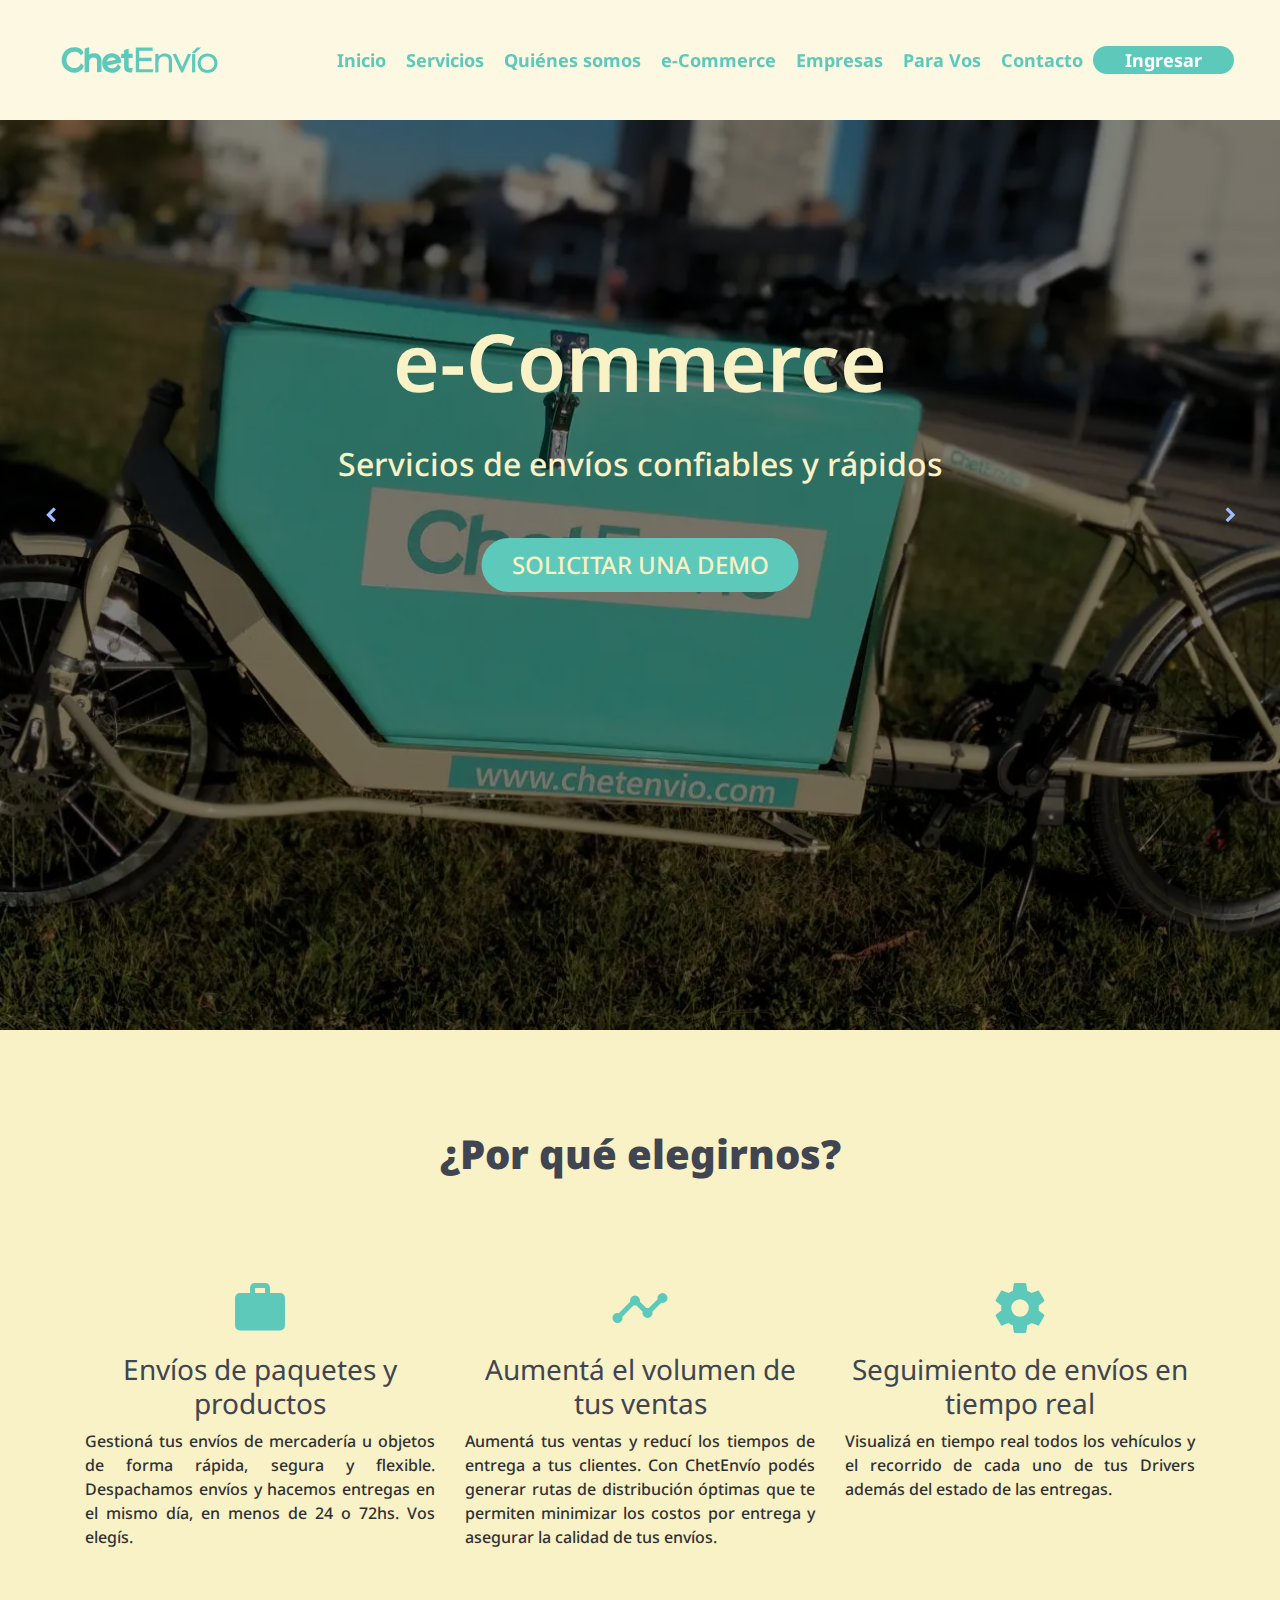
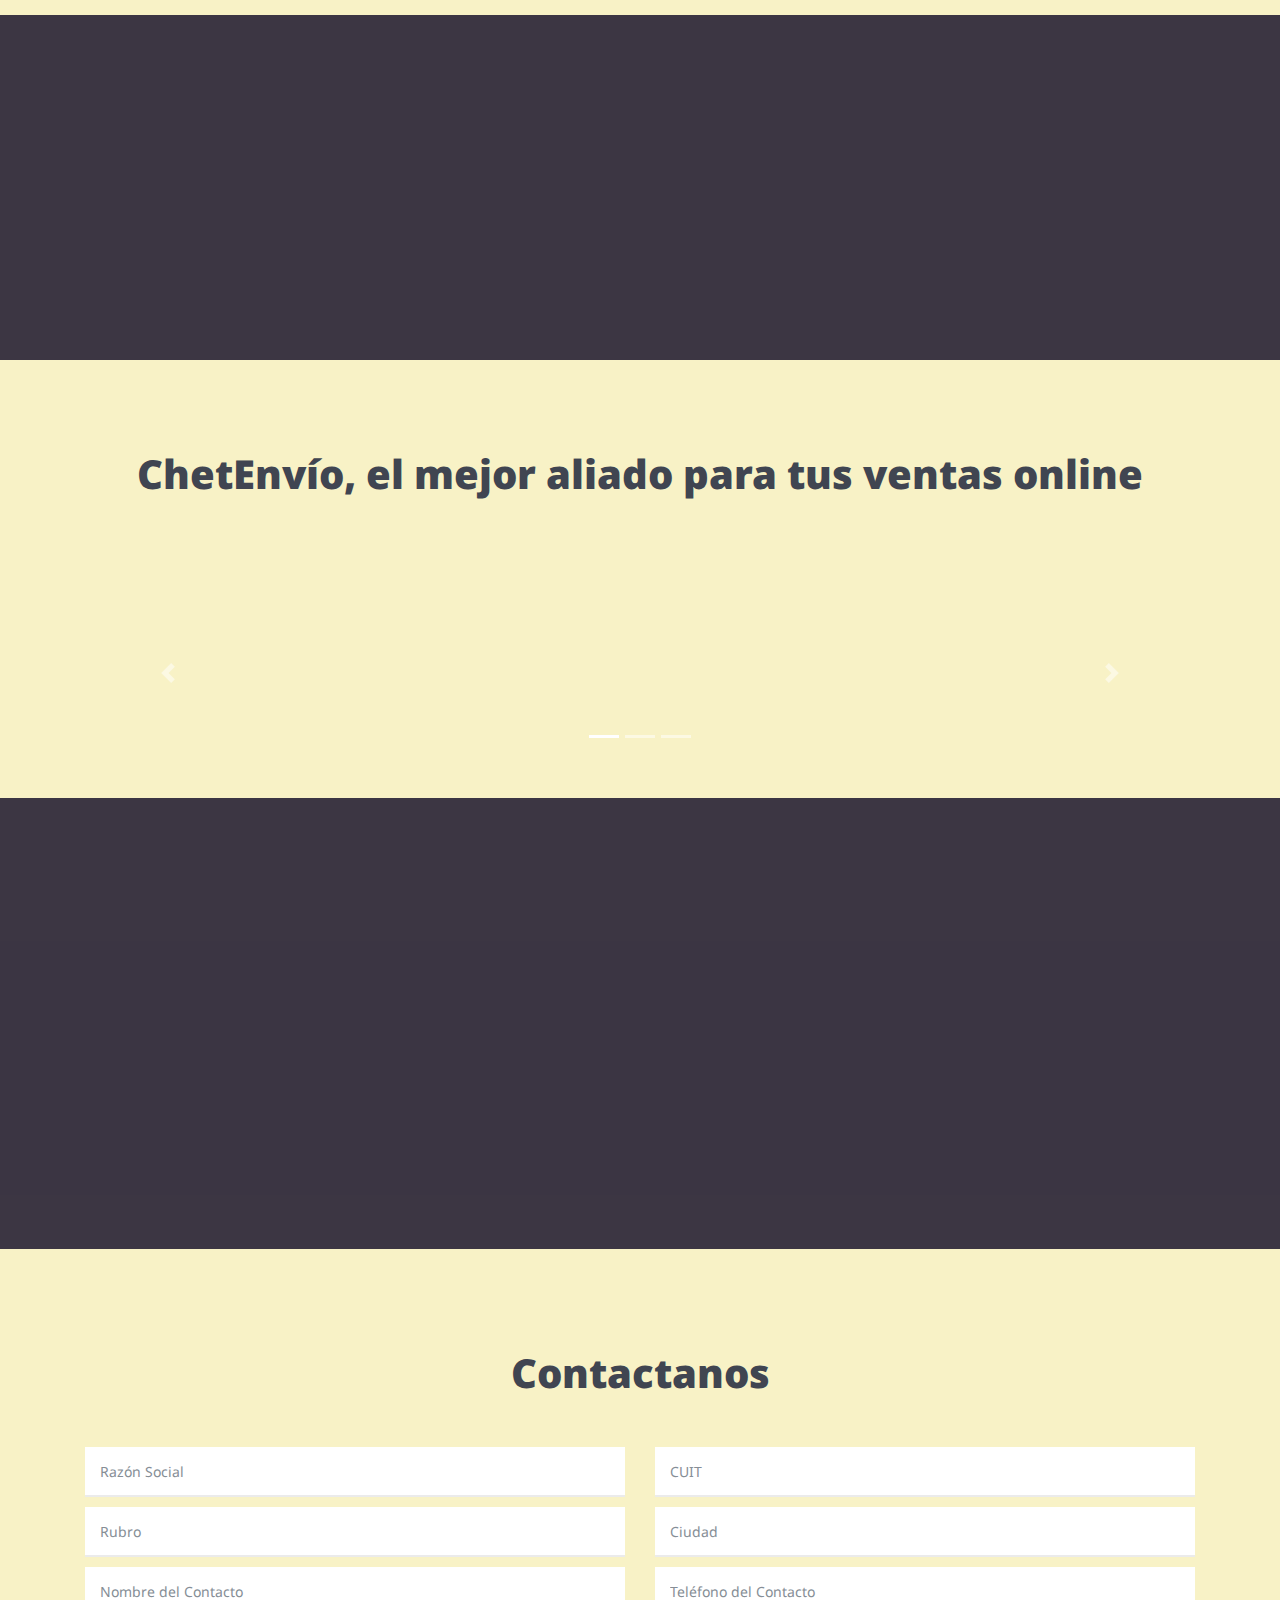
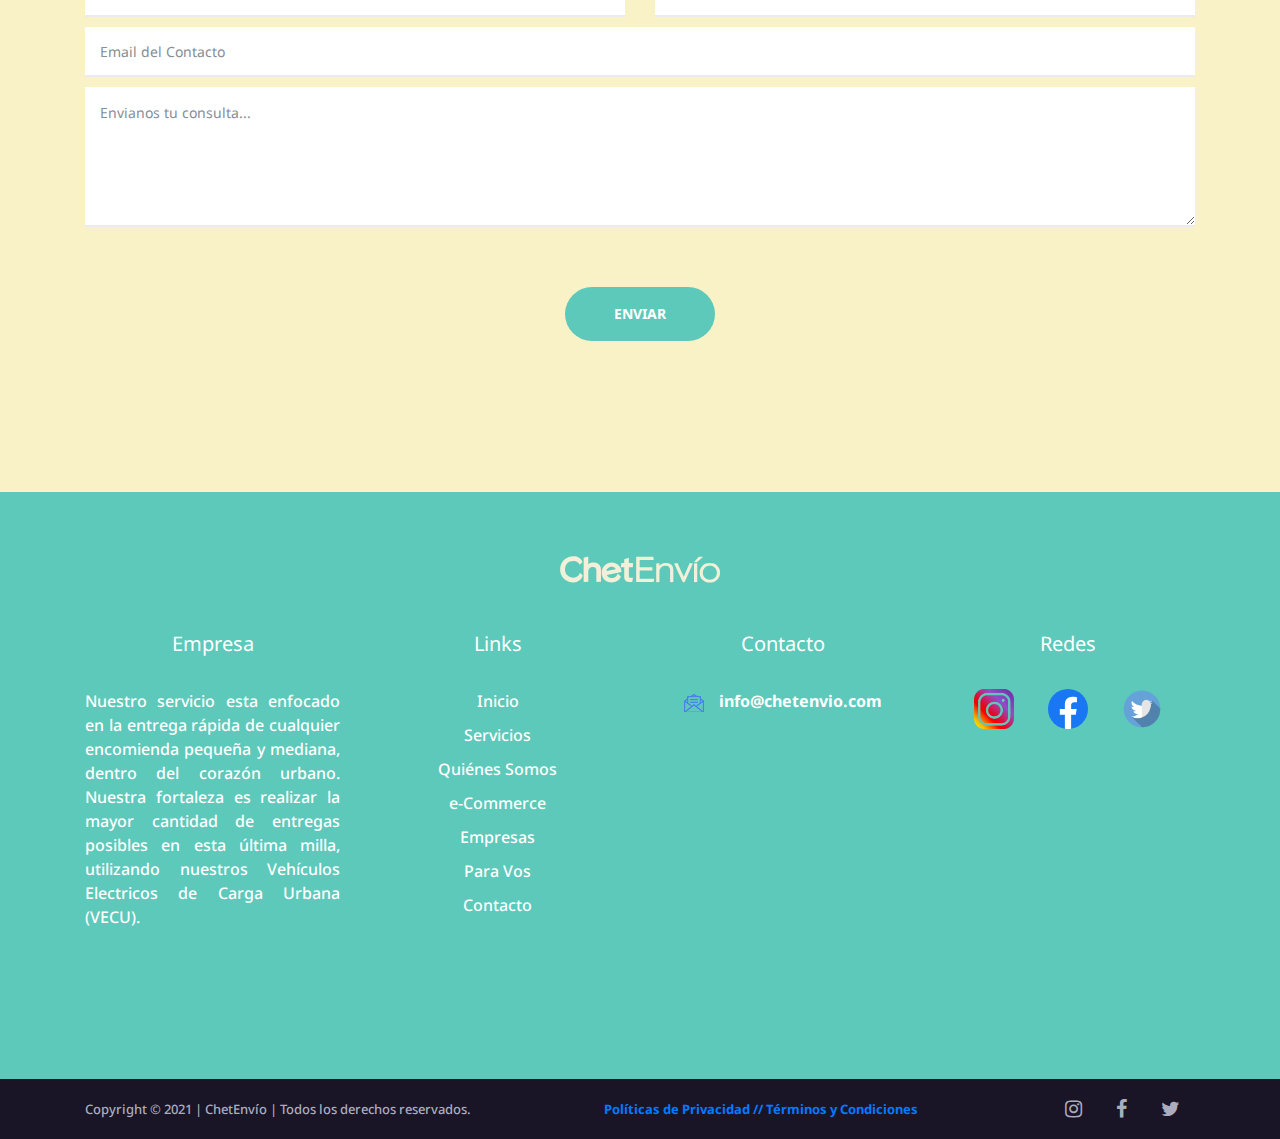
==== e-commerce.html @ c6e6d7de "Se agrega logo twitter" ====
<!DOCTYPE html>
<html lang="en">

<head>
    <meta charset="UTF-8">
    <meta name="description"
        content="Logística de última milla en Neuquén Capital. Retiro y envíos de paquetería - Patagonia Argentina" />
    <meta http-equiv="X-UA-Compatible" content="IE=edge">
    <meta name="viewport" content="width=device-width, initial-scale=1, shrink-to-fit=no">
    <meta name="keywords"
        content="neuquen, logistica, ultima milla, envios, paqueteria, entregas, servicio postal, ecofriendly, patagonia" />

    <title>ChetEnvío - e-Commerce</title>

    <link rel="icon" href="img/logos-img/favicon.ico">
    <link href="style.css" rel="stylesheet">
    <link href="css/responsive.css" rel="stylesheet">
    <link rel="stylesheet" href="https://cdn.jsdelivr.net/npm/bootstrap@4.6.0/dist/css/bootstrap.min.css"
        integrity="sha384-B0vP5xmATw1+K9KRQjQERJvTumQW0nPEzvF6L/Z6nronJ3oUOFUFpCjEUQouq2+l" crossorigin="anonymous">
    <link rel="stylesheet" href="css/floating-wpp.min.css">
    <link href="https://fonts.googleapis.com/icon?family=Material+Icons" rel="stylesheet" type='text/css' data-noprefix>

</head>

<body style="background-color: #F8F2C6;">
    <div id="preloader">
        <div class="center">
            <div class="mosh-preloader ">
            </div>
        </div>
    </div>

    <header class="header_area clearfix">
        <div class="container-fluid h-100">
            <div class="row h-100">
                <div class="col-12 h-100">
                    <div class="menu_area h-100">


                        <nav class="navbar h-100 navbar-expand-lg align-items-center objetfit navbar-light">
                            <a class="navbar-brand" href="index.html">
                                <div class="center">
                                    <img class='uno' src="img/logos-img/logo2.svg" alt="logo">
                                </div>
                            </a>

                            <button class="navbar-toggler" type="button" data-toggle="collapse"
                                data-target="#mosh-navbar" aria-controls="mosh-navbar" aria-expanded="false"
                                aria-label="Toggle navigation">
                                <span class="navbar-toggler-icon"></span>
                            </button>
                            <div class="collapse navbar-collapse justify-content-end" id="mosh-navbar">
                                <ul class="navbar-nav animated" id="nav">
                                    <li class="nav-item active"><a class="nav-link" href="#inicio">Inicio</a></li>
                                    <li class="nav-item"><a class="nav-link" href="#servicios">Servicios</a></li>
                                    <li class="nav-item"><a class="nav-link" href="index.html#quienes_somos">Quiénes
                                            somos</a>
                                    </li>
                                    <li class="nav-item"><a class="nav-link" href="e-commerce.html">e-Commerce</a></li>
                                    <li class="nav-item"><a class="nav-link" href="empresas.html">Empresas</a></li>
                                    <li class="nav-item"><a class="nav-link" href="paravos.html">Para Vos</a></li>
                                    <li class="nav-item"><a class="nav-link" href="#contacto">Contacto</a></li>
                                    <li class="nav-item"><a class="btn-core" target="_blank"
                                            href="https://core.chetenvio.com/">Ingresar</a></li>
                                </ul>
                            </div>
                        </nav>

                    </div>
                </div>
            </div>
        </div>
    </header>

    <section class="welcome_area section_padding_0_50 clearfix" id="inicio">
        <div class="hero-slides owl-carousel">
            <div class="d-flex align-items-end justify-content-center">
                <div id="imgSlide" class="hero-slide-content text-center vertical-center">
                    <img id="imageSlide" class="slide-img" src="img/bici-img/img99.webp" width="1900" height="910"
                        alt="ChetEnvío Neuquén">
                    <div id="overlay"></div>
                    <h1 id="imgText" class="mb-50">e-Commerce</h1>
                    <h1 id="imgText1" class="mb-50">Servicios de envíos confiables y rápidos</h1>
                    <a id="imgButton" href="#contacto" class="btn-ecommerce mosh-btn mt-50">Solicitar una Demo</a>
                </div>
            </div>
            <div class="d-flex align-items-end justify-content-center">
                <div id="imgSlide" class="hero-slide-content text-center">
                    <img id="imageSlide" class="slide-img" src="img/bici-img/img97.webp" width="1900" height="910"
                        alt="ChetEnvío Neuquén">
                    <div id="overlay"></div>
                    <h1 id="imgText">e-Commerce</h1>
                    <h3 id="imgText1">Servicios de envíos confiables y rápidos</h3>
                    <a id="imgButton" href="#contacto" class="btn-ecommerce mosh-btn mt-50">Solicitar una Demo</a>
                </div>
            </div>
            <div class="d-flex align-items-end justify-content-center">
                <div id="imgSlide" class="hero-slide-content text-center">
                    <img id="imageSlide" class="slide-img" src="img/bici-img/img98.webp" width="1900" height="910"
                        alt=" ">
                    <div id="overlay"></div>
                    <h1 id="imgText">e-Commerce</h1>
                    <h3 id="imgText1">Servicios de envíos confiables y rápidos</h3>
                    <a id="imgButton" href="#contacto" class="btn-ecommerce mosh-btn mt-50">Solicitar una Demo</a>
                </div>
            </div>

        </div>

    </section>

    <section id="servicios" class="section_padding_50_50">
        <div class="container">
            <!-- <div class="section"> -->

            <!--   Icon Section   -->
            <div class="row">
                <div class="col-12">
                    <div class="section-heading text-center">
                        <h2>¿Por qué elegirnos?</h2>
                    </div>
                </div>

                <div class="col-lg-4 col-md-6 col-sm-12 col-xs-12">
                    <div class="icon-block">
                        <h2 class="chetenvio-text"><i class="chetenvio-icon material-icons">work</i></h2>
                        <h3 style="text-align: center;">Envíos de paquetes y productos</h3>

                        <p class="ecommerce-text">Gestioná tus envíos de mercadería u objetos de forma rápida, segura y
                            flexible.
                            Despachamos envíos y hacemos entregas en el mismo día, en menos de 24 o 72hs. Vos
                            elegís.
                        </p>
                    </div>
                </div>

                <div class="col-lg-4 col-md-6 col-sm-12 col-xs-12">
                    <div class="icon-block">
                        <h2 class="chetenvio-text"><i class="chetenvio-icon material-icons">
                                timeline
                            </i></h2>
                        <h3 style="text-align: center;">Aumentá el volumen de tus ventas</h3>

                        <p class="ecommerce-text">Aumentá tus ventas y reducí los tiempos de entrega a tus clientes. Con
                            ChetEnvío podés generar rutas de distribución óptimas que te permiten minimizar los costos
                            por entrega y asegurar la calidad de tus envíos.
                        </p>
                    </div>
                </div>

                <div class="col-lg-4 col-md-6 col-sm-12 col-xs-12">
                    <div class="icon-block">
                        <h2 class="chetenvio-text"><i class="chetenvio-icon material-icons">settings</i></h2>
                        <h3 style="text-align: center;">Seguimiento de envíos en tiempo real</h3>

                        <p class="ecommerce-text">Visualizá en tiempo real todos los vehículos y el recorrido de cada
                            uno de tus Drivers además del estado de las entregas.
                        </p>
                    </div>
                </div>
                <!-- </div> -->

            </div>
        </div>
    </section>



    <section class="mosh-call-to-action-area bg-img bg-overlay section_padding_100 clearfix"
        style="background-image: url(img/bici-img/img12.webp);">
        <div class="container">
            <div class="row">
                <div class="col-12">
                    <div class="cta-content text-center wow fadeIn" data-wow-delay="0.5s">
                        <div class="section-heading">
                            <h2>¡Sin incertidumbre! Tus clientes visualizan en tiempo real el estado de su envío.</h2>
                            <h2></h2>
                        </div>
                    </div>
                </div>
            </div>
        </div>
    </section>

    <div class="container section_padding_50_50 clearfix">
        <div class="col-12">
            <div class="section-heading text-center" style="margin-top: 40px;">
                <h2>ChetEnvío, el mejor aliado para tus ventas online</h2>
            </div>
        </div>

        <div class="carousel slide" id="main-carousel" data-ride="carousel">
            <ol class="carousel-indicators">
                <li data-target="#main-carousel" data-slide-to="0" class="active"></li>
                <li data-target="#main-carousel" data-slide-to="1"></li>
                <li data-target="#main-carousel" data-slide-to="2"></li>
            </ol>

            <div class="carousel-inner">
                <div class="carousel-item active" data-interval="32000">
                    <video class="d-block w-100" autoplay loop="" muted>
                        <source src="./video/serv-ecommerce.mp4" type="video/mp4" />
                    </video>
                </div>
                <div class="carousel-item" data-interval="3000">
                    <img class="d-block w-100" src="img/core-img/img_core.png" alt="">
                    <!-- <div class="carousel-caption d-none d-md-block">
                        <h3>ChetEnvío</h3>
                        <p class="ecommerce-text">Te ofrecemos herramientas tecnológicas que te permiten optimizar el
                            proceso, reducir costos y
                            ofrecer un servicio de calidad a precios competitivos</p>
                    </div> -->
                </div>
                <div class="carousel-item" data-interval="3000">
                    <img class="d-block w-100" src="img/core-img/img2.jpg" alt="">
                    <!-- <div class="carousel-caption d-none d-md-block">
                        <h3>ChetEnvío</h3>
                        <p class="ecommerce-text">Nos adaptamos a tu empresa y a tu operación.!</p>
                    </div> -->
                </div>
            </div>

            <a href="#main-carousel" class="carousel-control-prev" data-slide="prev">
                <span class="carousel-control-prev-icon"></span>
                <span class="sr-only" aria-hidden="true">Prev</span>
            </a>
            <a href="#main-carousel" class="carousel-control-next" data-slide="next">
                <span class="carousel-control-next-icon"></span>
                <span class="sr-only" aria-hidden="true">Next</span>
            </a>
        </div>
    </div>

    <section class="mosh-call-to-action-area bg-img bg-overlay section_padding_100"
        style="background-image: url(img/bici-img/img12.webp);">
        <div class="container">
            <div class="row">
                <div class="col-12">
                    <div class="cta-content text-center wow fadeIn" data-wow-delay="0.5s">
                        <div class="section-heading">
                            <h2>ChetEnvío te ofrece soluciones tecnológicas para optimizar las hojas de ruta, hacer
                                monitoreo en tiempo real y comunicar a tus clientes el estado de tus envíos.</h2>
                            <h2></h2>
                        </div>
                    </div>
                </div>
            </div>
        </div>
    </section>

    <section id="contacto" class="contact-area section_padding_100">
        <div class="container">
            <div class="row">
                <div class="col-12 col-md-12">
                    <div class="contact-form-area">
                        <h2 class="text-center">Contactanos</h2>
                        <form method="post" id="contact-form">
                            <div class="row">
                                <div class="col-12 col-md-6">
                                    <input type="text" class="form-control" name="razonSocial" id="razonSocial"
                                        placeholder="Razón Social" required>
                                </div>
                                <div class="col-12 col-md-6">
                                    <input type="text" class="form-control" id="cuit" placeholder="CUIT">
                                </div>
                                <div class="col-12 col-md-6">
                                    <input type="text" class="form-control" id="rubro" placeholder="Rubro">
                                </div>
                                <div class="col-12 col-md-6">
                                    <input type="text" class="form-control" id="ciudad" placeholder="Ciudad" required>
                                </div>
                                <div class="col-12 col-md-6">
                                    <input type="text" class="form-control" id="nombreContacto"
                                        placeholder="Nombre del Contacto" required>
                                </div>
                                <div class="col-12 col-md-6">
                                    <input type="text" class="form-control" id="telefonoContacto"
                                        placeholder="Teléfono del Contacto" required>
                                </div>
                                <div class="col-12">
                                    <input type="email" class="form-control" id="emailContacto"
                                        placeholder="Email del Contacto" required>
                                </div>
                                <div class="col-12">
                                    <textarea name="message" class="form-control" id="message" cols="30" rows="10"
                                        placeholder="Envianos tu consulta..." required></textarea>
                                </div>

                                <div style="text-align: center;" class="col-12">
                                    <button class="mosh-btn mt-50" type="submit">Enviar</button>
                                </div>

                            </div>
                        </form>
                    </div>
                    <!-- Contact Information -->
                </div>

                <div class="col-md-12">
                    <div id="center" class="center">
                        <div id="inTurnFadingTextG">
                            <div id="inTurnFadingTextG_1" class="inTurnFadingTextG">E</div>
                            <div id="inTurnFadingTextG_2" class="inTurnFadingTextG">n</div>
                            <div id="inTurnFadingTextG_3" class="inTurnFadingTextG">v</div>
                            <div id="inTurnFadingTextG_4" class="inTurnFadingTextG">i</div>
                            <div id="inTurnFadingTextG_5" class="inTurnFadingTextG">a</div>
                            <div id="inTurnFadingTextG_6" class="inTurnFadingTextG">n</div>
                            <div id="inTurnFadingTextG_7" class="inTurnFadingTextG">d</div>
                            <div id="inTurnFadingTextG_8" class="inTurnFadingTextG">o</div>
                            <div id="inTurnFadingTextG_9" class="inTurnFadingTextG">.</div>
                            <div id="inTurnFadingTextG_10" class="inTurnFadingTextG">.</div>
                            <div id="inTurnFadingTextG_11" class="inTurnFadingTextG">.</div>
                        </div>
                    </div>
                    <div class="col-md-12">
                        <div id="loadMsg" class="load-bar">
                            <div class="bar"></div>
                            <div class="bar"></div>
                            <div class="bar"></div>
                        </div>
                    </div>

                </div>

                <div class="col-md-12 mt-4">
                    <div id="msgSubmit" class="alert alert-success hidden">Mensaje Enviado!!!</div>
                </div>
                <div class="col-md-12 mt-4">
                    <div id="msgError" class="alert alert-warning hidden">Debe completar los campos requeridos!!!</div>
                </div>
            </div>
    </section>

    <footer class="footer-area clearfix">
        <div class="top-footer-area section_padding_50_50">
            <div class="container">
                <div class="row">
                    <div style="text-align: center;" class="col-12 col-sm-6 col-lg-12">
                        <img class="cuatro" src="img/logos-img/logo1.svg" alt="">
                    </div>
                    <!-- <div class="col-12 col-sm-6 col-lg-3"> -->
                    <div class="col-lg-3 col-md-6 col-sm-12 col-xs-12">
                        <div style="text-align: center;" class="single-footer-widget mb-100 objetfit">
                            <h5 class="footer-title">Empresa</h5>
                            <p class="ecommerce-text">Nuestro servicio esta enfocado en la entrega rápida de cualquier
                                encomienda pequeña y
                                mediana, dentro del corazón urbano. Nuestra fortaleza es realizar la mayor cantidad de
                                entregas posibles en esta última milla, utilizando nuestros Vehículos Electricos de
                                Carga Urbana (VECU).
                            </p>
                        </div>
                    </div>

                    <div class="col-lg-3 col-md-6 col-sm-12 col-xs-12">
                        <div style="text-align: center;" class="single-footer-widget mb-100">
                            <h5 class="footer-title">Links</h5>
                            <ul>
                                <li><a href="#inicio">Inicio</a></li>
                                <li><a href="#servicios">Servicios </a></li>
                                <li><a href="index.html#quienes_somos">Quiénes Somos</a></li>
                                <li><a href="e-commerce.html">e-Commerce</a></li>
                                <li><a href="empresas.html">Empresas</a></li>
                                <li><a href="paravos.html">Para Vos</a></li>
                                <li><a href="#contacto">Contacto </a></li>
                            </ul>
                        </div>
                    </div>
                    <div class="col-lg-3 col-md-6 col-sm-12 col-xs-12">
                        <div style="text-align: center;" class="single-footer-widget mb-100">
                            <h5 class="footer-title">Contacto</h5>
                            <div class="footer-single-contact-info d-flex">
                                <div class="contact-icon">
                                    <img src="img/core-img/message.png" width="20" height="18" alt="Email moshenvío">
                                </div>
                                <a class="mailto" href="mailto:info@chetenvio.com">info@chetenvio.com</a>
                            </div>
                        </div>
                    </div>

                    <div class="col-lg-3 col-md-6 col-sm-12 col-xs-12">
                        <div style="text-align: center;" class="single-footer-widget mb-100">
                            <h5 class="footer-title">Redes</h5>
                            <div class="footer-single-contact-info d-flex">
                                <div class="footer-social-info">
                                    <a target="_blank" href="https://www.instagram.com/chetenvio/">
                                        <img src="img/social-logos/instagram.svg" width="40" alt="Instagram ChetEnvío">
                                    </a>
                                    <a target="_blank" href="https://www.facebook.com/chetenvio.logultimamilla">
                                        <img src="img/social-logos/facebook.svg" width="40" alt="Facebook ChetEnvío">
                                    </a>
                                    <a target="_blank" href="https://twitter.com/chetenvio">
                                        <img src="img/social-logos/twitter.png" width="40" alt="Twitter ChetEnvío">
                                    </a>
                                </div>
                            </div>
                        </div>
                    </div>

                </div>
            </div>
        </div>

        <div class="footer-bottom-area">
            <div class="container h-100">
                <div class="row h-100">
                    <div class="col-12 h-100">
                        <div class="footer-bottom-content h-100 d-md-flex justify-content-between align-items-center">
                            <div class="copyright-text">
                                <p>
                                    Copyright &copy;
                                    2021 | ChetEnvío | Todos los
                                    derechos reservados.
                                </p>
                            </div>

                            <div class="politicas-term">
                                <p><a target="_self" href="politicas.html">Políticas de Privacidad // Términos y
                                        Condiciones</a></p>
                            </div>

                            <div class="footer-social-info">
                                <a target="_blank" href="https://www.instagram.com/chetenvio/"><i
                                        class="fa fa-instagram" aria-hidden="true"></i></a>
                                <a target="_blank" href="https://www.facebook.com/chetenvio.logultimamilla"><i
                                        class="fa fa-facebook" aria-hidden="true"></i></a>
                                <a target="_blank" href="https://twitter.com/chetenvio"><i class="fa fa-twitter"
                                        aria-hidden="true"></i></a>
                            </div>
                        </div>
                    </div>
                </div>
            </div>
        </div>
    </footer>

    <script src="https://code.jquery.com/jquery-3.6.0.min.js"
        integrity="sha256-/xUj+3OJU5yExlq6GSYGSHk7tPXikynS7ogEvDej/m4=" crossorigin="anonymous"></script>
    <script src="https://cdn.jsdelivr.net/npm/bootstrap@4.6.0/dist/js/bootstrap.bundle.min.js"
        integrity="sha384-Piv4xVNRyMGpqkS2by6br4gNJ7DXjqk09RmUpJ8jgGtD7zP9yug3goQfGII0yAns"
        crossorigin="anonymous"></script>

    <script src="https://cdnjs.cloudflare.com/ajax/libs/validate.js/0.13.1/validate.min.js"></script>
    <script src="https://cdnjs.cloudflare.com/ajax/libs/wow/1.1.2/wow.min.js"></script>

    <script src="https://cdnjs.cloudflare.com/ajax/libs/web-animations/2.2.2/web-animations.min.js"></script>
    <script src="js/plugins.js"></script>
    <script src="js/active.js"></script>

    <script>
        $(document).ready(function () {
            $('#msgError').hide();
            $('#msgSubmit').hide();
            $('#loadMsg').hide();
            $('#inTurnFadingTextG').hide();
        });

        $('.navbar-collapse a').click(function () {
            $(".navbar-collapse").collapse('hide');
        });

        $("#contact-form").submit(function (event) {
            // cancels the form submission            
            event.preventDefault();
            submitForm();
        });

        function submitForm() {
            const constraints = {
                razonSocial: {
                    presence: { allowEmpty: false }
                },
                cuit: {
                    presence: { allowEmpty: false }
                },
                rubro: {
                    presence: { allowEmpty: false }
                },
                ciudad: {
                    presence: { allowEmpty: false }
                },
                nombreContacto: {
                    presence: { allowEmpty: false }
                },
                telefonoContacto: {
                    presence: { allowEmpty: false }
                },
                emailContacto: {
                    presence: { allowEmpty: false },
                    email: true
                },
                message: {
                    presence: { allowEmpty: false }
                },

            };

            const form = document.getElementById('contact-form');

            const formValues = {
                razonSocial: form.elements.razonSocial.value,
                cuit: form.elements.cuit.value,
                rubro: form.elements.rubro.value,
                ciudad: form.elements.ciudad.value,
                nombreContacto: form.elements.nombreContacto.value,
                telefonoContacto: form.elements.telefonoContacto.value,
                emailContacto: form.elements.emailContacto.value,
                message: form.elements.message.value,
            };
            const errors = validate(formValues, constraints);

            if (errors) {
                event.preventDefault();
                $('#msgError').fadeIn();

                setTimeout(function () {
                    $("#msgError").delay('1500').fadeOut('slow');
                }, 4000);
            } else {
                $('#loadMsg').show();
                $('#inTurnFadingTextG').show();

                var razonSocial = $("#razonSocial").val();
                var cuit = $("#cuit").val();
                var rubro = $("#rubro").val();
                var ciudad = $("#ciudad").val();
                var nombreContacto = $("#nombreContacto").val();
                var telefonoContacto = $("#telefonoContacto").val();
                var emailContacto = $("#emailContacto").val();
                var message = $("#message").val();

                const data = {
                    razonSocial,
                    cuit,
                    rubro,
                    ciudad,
                    nombreContacto,
                    telefonoContacto,
                    emailContacto,
                    message
                }

                $.ajax({
                    type: "POST",
                    url: 'https://8rmytw66xc.execute-api.sa-east-1.amazonaws.com/produccion/formEcomerce',
                    dataType: "json",
                    crossDomain: "true",
                    contentType: "application/json; charset=utf-8",
                    data: JSON.stringify(data),

                    success: function (res) {
                        $('#loadMsg').hide();
                        $('#inTurnFadingTextG').hide();
                        $('#msgSubmit').show();
                        document.getElementById("contact-form").reset();
                    },
                    error: function () {
                        // show an error message                        
                    }
                });
            }
        }


        function formSuccess() {
            $("#name").val("");
            $("#telefono").val("");
            $("#direccion").val("");
            $("#email").val("");
            $("#subject").val("");
            $("#message").val("");

            $("#msgSubmit").removeClass("hidden");

            $('#msgSubmit').fadeIn();

            setTimeout(function () {
                $("#msgSubmit").delay('1500').fadeOut('slow');
            }, 4000);
        }


        $('a[href*="#"]')
            // Remove links that don't actually link to anything
            .not('[href="#"]')
            .not('[href="#0"]')
            .click(function (event) {
                // On-page links
                if (
                    location.pathname.replace(/^\//, '') == this.pathname.replace(/^\//, '')
                    &&
                    location.hostname == this.hostname
                ) {
                    // Figure out element to scroll to
                    var target = $(this.hash);
                    target = target.length ? target : $('[name=' + this.hash.slice(1) + ']');
                    // Does a scroll target exist?
                    if (target.length) {
                        // Only prevent default if animation is actually gonna happen
                        event.preventDefault();
                        $('html, body').animate({
                            scrollTop: target.offset().top
                        }, 3000, function () {
                            // Callback after animation
                            // Must change focus!
                            var $target = $(target);
                            $target.focus();
                            if ($target.is(":focus")) { // Checking if the target was focused
                                return false;
                            } else {
                                $target.attr('tabindex', '-1'); // Adding tabindex for elements not focusable
                                $target.focus(); // Set focus again
                            };
                        });
                    }
                }
            });

        var accordion = $('body').find('[data-behavior="accordion"]');
        var expandedClass = 'is-expanded';

        $.each(accordion, function () { // loop through all accordions on the page

            var accordionItems = $(this).find('[data-binding="expand-accordion-item"]');

            $.each(accordionItems, function () { // loop through all accordion items of each accordion
                var $this = $(this);
                var triggerBtn = $this.find('[data-binding="expand-accordion-trigger"]');

                var setHeight = function (nV) {
                    // set height of inner content for smooth animation
                    var innerContent = nV.find('.accordion__content-inner')[0],
                        maxHeight = $(innerContent).outerHeight(),
                        content = nV.find('.accordion__content')[0];

                    if (!content.style.height || content.style.height === '0px') {
                        $(content).css('height', maxHeight);
                    } else {
                        $(content).css('height', '0px');
                    }
                };

                var toggleClasses = function (event) {
                    var clickedItem = event.currentTarget;
                    var currentItem = $(clickedItem).parent();
                    var clickedContent = $(currentItem).find('.accordion__content')
                    $(currentItem).toggleClass(expandedClass);
                    setHeight(currentItem);

                    if ($(currentItem).hasClass('is-expanded')) {
                        $(clickedItem).attr('aria-selected', 'true');
                        $(clickedItem).attr('aria-expanded', 'true');
                        $(clickedContent).attr('aria-hidden', 'false');

                    } else {
                        $(clickedItem).attr('aria-selected', 'false');
                        $(clickedItem).attr('aria-expanded', 'false');
                        $(clickedContent).attr('aria-hidden', 'true');
                    }
                }

                triggerBtn.on('click', event, function (e) {
                    e.preventDefault();
                    toggleClasses(event);
                });

                // open tabs if the spacebar or enter button is clicked whilst they are in focus
                $(triggerBtn).on('keydown', event, function (e) {
                    if (e.keyCode === 13 || e.keyCode === 32) {
                        e.preventDefault();
                        toggleClasses(event);
                    }
                });
            });

        });

    </script>
</body>

</html>
---- style.css ----
/* @import url('https://fonts.googleapis.com/css?family=Poppins:300,400,500,700,900'); */
/* <link rel="preconnect" href="https://fonts.gstatic.com"> */
@import url('https://fonts.googleapis.com/css2?family=Noto+Sans:ital,wght@0,400;0,700;1,400&display=swap');
/* <link href="https://fonts.googleapis.com/css2?family=Noto+Sans:ital,wght@0,400;0,700;1,400&display=swap"
        rel="stylesheet"> */

/* <link href="https://fonts.googleapis.com/css2?family=Merriweather:wght@300&display=swap" rel="stylesheet"> */

@import 'css/bootstrap.min.css';
@import 'css/owl.carousel.min.css';
@import 'css/animate.css';
@import 'css/magnific-popup.css';
@import 'css/font-awesome.min.css';

/* --------------------------
:: 1.0 Base CSS Start
-------------------------- */

* {
	margin: 0;
	padding: 0;
}

body,
html {
	font-family: 'Noto Sans', sans-serif;
	text-align: center;
}

h1,
h2,
h3,
h4,
h5,
h6 {
	font-family: 'Noto Sans', sans-serif;
	font-weight: 400;
	color: #404551;
	line-height: 1.2;
}

a,
a:hover,
a:focus,
a:active {
	font-weight: 700;
	text-decoration: none;
	-webkit-transition-duration: 500ms;
	transition-duration: 500ms;
}

li {
	list-style: none;
}

p {
	font-family: 'Noto Sans', sans-serif;
	color: #abadbe;
	font-size: 16px;
	font-weight: 500;
	margin-top: 0;
	line-height: 1.5;
}

ul,
ol {
	margin: 0;
	padding: 0;
}

img {
	object-fit: cover;
	object-position: 50% 50%;
	vertical-align: middle;
	max-width: 100%;
}

.uno {
	max-width: 100%;
	max-height: 10vw;
}

.dos {
	width: 35vw;
	height: 65px;
	padding-bottom: 15px;
	margin-bottom: 5px;
}

.tres {
	width: 35vw;
	height: 65px;
	padding-bottom: 15px;
	margin-bottom: 5px;
}

.cuatro {
	width: 15vw;
	height: 65px;
	padding-bottom: 10px;
	margin-bottom: 0px;
}

.serv-logo {
	text-align: center;
	height: 35%;
	margin-top: 30px;
}

.cinco {
	/* width: 8vw; */
	/* height: 35px; */
	padding-bottom: 10px;
	margin-right: -10px;
}

.mosh-about-us-thumb {
	-webkit-box-flex: 0;
	-ms-flex: 0 0 25%;
	flex: 0 0 25%;
	/* max-width: 25%; */
	/* padding: 100px 20px; */
	position: relative;
	z-index: 1;
	-webkit-transition-duration: 750ms;
	transition-duration: 750ms;
	box-shadow: 0 20px 30px 20px rgba(0, 0, 0, 0.1);
}

.mosh-about-us-thumb:hover {
	/* padding: 100px 20px; */
	box-shadow: 0 30px 40px 30px rgba(0, 0, 0, 0.1);
}

@media (max-width: 500px) {
	.uno {
		position: absolute;
		width: 50%;
		height: 50vh;
	}

	.center {
		display: flex;
		align-items: center;
	}
}

.section_marging_0_50 {
	margin-top: 0px;
	margin-bottom: 50px;
}

.section_padding_100 {
	padding-top: 100px;
	padding-bottom: 100px;
}

.section_padding_100_0 {
	padding-top: 100px;
	padding-bottom: 0;
}

.section_padding_100_50 {
	padding-top: 100px;
	padding-bottom: 50px;
}

.section_padding_100_70 {
	padding-top: 100px;
	padding-bottom: 70px;
}

.section_padding_50 {
	padding-top: 50px;
	padding-bottom: 50px;
}

.section_padding_50_20 {
	padding-top: 50px;
	padding-bottom: 20px;
}

.section_padding_50_50 {
	padding-top: 50px;
	padding-bottom: 50px;
}

.section_padding_150 {
	padding-top: 150px;
	padding-bottom: 150px;
}

.section_padding_200 {
	padding-top: 200px;
	padding-bottom: 200px;
}

.section_padding_0_100 {
	padding-top: 0;
	padding-bottom: 100px;
}

.section_padding_70 {
	padding-top: 70px;
	padding-bottom: 70px;
}

.section_padding_0_50 {
	padding-top: 0;
	padding-bottom: 50px;
}

.mt-15 {
	margin-top: 15px;
}

.mt-30 {
	margin-top: 30px;
}

.mt-40 {
	margin-top: 40px;
}

.mt-50 {
	margin-top: 50px;
}

.mt-100 {
	margin-top: 100px;
}

.mt-150 {
	margin-top: 150px;
}

.mr-15 {
	margin-right: 15px;
}

.mr-30 {
	margin-right: 30px;
}

.mr-50 {
	margin-right: 50px;
}

.mr-100 {
	margin-right: 100px;
}

.mb-15 {
	margin-bottom: 15px;
}

.mb-30 {
	margin-bottom: 30px;
}

.mb-50 {
	margin-bottom: 50px;
}

.mb-100 {
	margin-bottom: 100px;
}

.ml-15 {
	margin-left: 15px;
}

.ml-30 {
	margin-left: 30px;
}

.ml-50 {
	margin-left: 50px;
}

.ml-100 {
	margin-left: 100px;
}

#preloader {
	overflow: hidden;
	background-color: #211b31;
	height: 100%;
	left: 0;
	position: fixed;
	top: 0;
	width: 100%;
	z-index: 999999;
}

.mosh-preloader {
	overflow: hidden;
	-webkit-animation: 3000ms linear 0s normal none infinite running mosh-preloader;
	animation: 3000ms linear 0s normal none infinite running mosh-preloader;
	background-color: transparent;
	border-color: #f1f2f3 #f1f2f3 #5cc9ba;
	border-radius: 50%;
	border-style: solid;
	border-width: 4px;
	height: 50px;
	left: calc(50% - 25px);
	position: relative;
	top: calc(50% - 25px);
	width: 50px;
	z-index: 9;
}

@-webkit-keyframes mosh-preloader {
	0% {
		-webkit-transform: rotate(0deg);
		transform: rotate(0deg);
	}
	100% {
		-webkit-transform: rotate(360deg);
		transform: rotate(360deg);
	}
}

@keyframes mosh-preloader {
	0% {
		-webkit-transform: rotate(0deg);
		transform: rotate(0deg);
	}
	100% {
		-webkit-transform: rotate(360deg);
		transform: rotate(360deg);
	}
}

#scrollUp {
	bottom: 0;
	font-size: 24px;
	right: 30px;
	width: 40px;
	background: #5cc9ba;
	color: #fff;
	text-align: center;
	height: 40px;
	line-height: 38px;
	border-radius: 0;
	box-shadow: 2px 10px 8px rgba(0, 0, 0, 0.15);
}

.mosh-table {
	display: table;
	height: 100%;
	left: 0;
	position: relative;
	top: 0;
	width: 100%;
	z-index: 2;
}

.mosh-table-cell {
	display: table-cell;
	vertical-align: middle;
}

.section-heading {
	margin-bottom: 100px;
}

.section-heading-quienes {
	font-size: 40px;
	margin: 0;
	font-weight: 900;
}

.section-heading > p {
	font-weight: 700;
	color: #fff;
	font-size: 12px;
	margin-bottom: 10px;
	text-transform: uppercase;
	letter-spacing: 2px;
}

.section-heading > h2 {
	font-size: 40px;
	margin: 0;
	font-weight: 900;
}

.section-heading > h5 {
	font-size: 22px;
	color: #abadbe;
	line-height: 1.8;
	font-weight: 500;
}

.mosh-btn {
	background-color: #5cc9ba !important;
	min-width: 150px;
	height: 54px;
	padding: 0 30px;
	border-radius: 70px;
	color: #fff;
	font-size: 14px;
	line-height: 54px;
	font-weight: 700;
	text-transform: uppercase;
	-webkit-transition-duration: 500ms;
	transition-duration: 500ms;
	border: 0px;
}
.mosh-btn:hover {
	background-color: #a5e2d8 !important;
	color: #fff;
}

.btn-core {
	background-color: #5cc9ba !important;
	height: 30px;
	padding: 0 30px;
	border-radius: 70px;
	color: #fff;
	font-size: 18px;
	font-weight: 700;
	-webkit-transition-duration: 500ms;
	transition-duration: 500ms;
	border: 0px;
	border: 2px solid transparent;
}
.btn-core:hover {
	background-color: #f8f2c6 !important;
	color: #5cc9ba;
	border: 2px solid #5cc9ba;
}

.btn-ecommerce {
	background-color: #5cc9ba !important;
	min-width: 250px;
	height: 54px;
	padding: 0 30px;
	border-radius: 70px;
	color: #fff;
	font-size: 24px;
	line-height: 54px;
	font-weight: 700;
	text-transform: uppercase;
	-webkit-transition-duration: 500ms;
	transition-duration: 500ms;
	border: 0px;
	z-index: 999;
}

#imgSlide {
	position: relative;
	width: 100%;
}
#imageSlide {
	display: block;
	position: relative;
	width: 100%;
}
#imgButton {
	position: absolute;
	transform: translate(-50%, -50%);
	margin-right: -50%;
	/* margin-top: 30px; */
	top: 50%;
	left: 50%;
	color: #f8f2c6;
	font-weight: 500;
}
#imgText {
	position: absolute;
	transform: translate(-50%, -50%);
	margin-right: -50%;
	top: 35%;
	left: 50%;
	color: #f8f2c6;
	font-size: 5rem;
	font-weight: 600;
}
#imgText1 {
	position: absolute;
	transform: translate(-50%, -50%);
	margin-right: -50%;
	top: 45%;
	left: 50%;
	color: #f8f2c6;
	font-size: 2rem;
	font-weight: 500;
}

#overlay {
	position: absolute;
	bottom: 0;
	background: rgb(0, 0, 0);
	background: rgba(0, 0, 0, 0.5); /* Black see-through */
	color: #f1f1f1;
	width: 100%;
	transition: .5s ease;
	opacity: 1;
	color: rgb(160, 102, 102);
	font-size: 20px;
	padding: 100%;
	text-align: center;
}

.bg-overlay,
.bg-overlay-white {
	position: relative;
	z-index: 1;
}

.bg-overlay:after,
.bg-overlay-white:after {
	background-color: rgba(33, 27, 49, 0.88);
	width: 100%;
	height: 100%;
	top: 0;
	left: 0;
	content: '';
	z-index: -1;
	position: absolute;
}

.bg-overlay-white:after {
	background-color: rgba(231, 235, 246, 0.89);
}

.bg-img {
	background-position: center center;
	background-repeat: no-repeat;
	background-size: cover;
	image-orientation: from-image;
}

/* --------------------------
:: 2.0 Header Area CSS
-------------------------- */

.header_area {
	left: 0;
	position: absolute;
	width: 100%;
	z-index: 999;
	top: 0;
	padding: 0 15px;
	height: 120px;
	background-color: #fdf8e1;
	-webkit-transition-duration: 700ms;
	transition-duration: 700ms;
}

.menu_area {
	position: relative;
	z-index: 2;
}

.navbar-light .navbar-nav .nav-link {
	color: #5cc9ba !important;
}

.navbar-light .navbar-toggler {
	background-color: #f2f4f6;
}

.menu_area #nav .nav-link {
	/* color: #5cc9ba !important; */
	display: block;
	font-size: 18px;
	-webkit-transition-duration: 500ms;
	transition-duration: 500ms;
	padding: 0 15px;
}

.menu_area .dropdown-menu.show {
	border: none;
	box-shadow: 3px 5px 12px rgba(0, 0, 0, 0.15);
}

.menu_area .dropdown-item {
	font-size: 14px;
	font-weight: 700;
	color: #9597a6;
}

.menu_area #nav .nav-link:hover,
.menu_area #nav .nav-item.active .nav-link,
.menu_area .dropdown-item:hover {
	color: #5cc9ba;
}

.login-register-btn a {
	color: #4a7aec;
	display: inline-block;
	font-weight: 500;
}

.login-register-btn a:hover {
	color: #fff;
}

.search-button > a {
	margin: 0 80px;
}

.navbar-nav {
	-webkit-transition-duration: 500ms;
	transition-duration: 500ms;
}

/* Search Form CSS */

.search-form-area {
	width: auto;
	height: 50px;
	display: none;
	-webkit-transition-duration: 500ms;
	transition-duration: 500ms;
}

.search-form-open .search-form-area {
	display: block !important;
}

.search-form-open .navbar-nav {
	display: none !important;
}

.search-form-area #search {
	width: 550px;
	height: 50px;
	border-radius: 10px;
	border: 2px solid rgba(255, 255, 255, 0.7);
	padding: 0 30px;
	color: #fff !important;
	font-size: 14px;
	background-color: transparent;
	-webkit-transition-duration: 500ms;
	transition-duration: 500ms;
}

/* Sticky CSS */

.header_area.sticky {
	background-color: #5cc9ba;
	box-shadow: 0 6px 20px rgba(0, 0, 0, 0.15);
	height: 80px;
	position: fixed;
	top: 0;
	z-index: 999;
}

.header_area.sticky .nav-link {
	color: #f8f2c6 !important;
}

/* --------------------------
:: 3.0 Welcome Area CSS
-------------------------- */

.welcome_area {
	position: relative;
	z-index: 2;
	background-repeat: no-repeat;
	background-size: cover;
	background-position: center center;
}

.hero-slides {
	position: relative;
	z-index: 2;
}

.single-hero-slide {
	height: 900px;
	width: 100%;
	position: relative;
	z-index: 1;
}

.hero-slide-content h2 {
	font-size: 60px;
	color: #fff;
	line-height: 1.8;
}

.hero-slide-content h4 {
	color: #fff;
	font-weight: 400;
	margin-bottom: 0;
}

.hero-slide-content .slide-img {
	color: #fff;
	margin-top: 120px;
	font-weight: 400;
}

.hero-slides .owl-prev,
.hero-slides .owl-next {
	position: absolute;
	width: 60px;
	height: 60px;
	background-color: transparent;
	line-height: 60px;
	text-align: center;
	top: 50%;
	margin-top: -30px;
	left: 50px;
	border-radius: 50%;
	color: #a2baff;
	-webkit-transition-duration: 500ms;
	transition-duration: 500ms;
}

.hero-slides .owl-next {
	left: auto;
	right: 50px;
}

.hero-slides .owl-prev:hover,
.hero-slides .owl-next:hover {
	background-color: #5cc9ba;
}

/* -------------------------
:: 4.0 Service Area
------------------------- */

.mosh-service-slides {
	position: relative;
	z-index: 1;
}

.single-service-area h2 {
	font-size: 60px;
	font-weight: 900;
	margin-bottom: 20px;
	-webkit-transition-duration: 500ms;
	transition-duration: 500ms;
	color: #5cc9ba;
}

.mosh-service-slides .center .single-service-area h2,
.single-service-area:hover h2 {
	color: #5cc9ba;
}

.single-service-area h4 {
	margin-bottom: 20px;
}

.mosh-service-slides .owl-prev,
.mosh-service-slides .owl-next {
	position: absolute;
	width: 50px;
	height: 50px;
	background-color: transparent;
	line-height: 50px;
	text-align: center;
	top: 50%;
	margin-top: -30px;
	left: -25px;
	border-radius: 50%;
	color: #a2baff;
	-webkit-transition-duration: 500ms;
	transition-duration: 500ms;
}

.mosh-service-slides .owl-next {
	left: auto;
	right: -25px;
}

/* -------------------------
:: 5.0 Clients Area
------------------------- */

.clients-logo-area > a > img {
	max-width: 170px;
	height: auto;
}

/* -------------------------
:: 6.0 Features Area
------------------------- */

.mosh-features-area {
	background-color: #5cc9ba;
	position: relative;
	z-index: 1;
	text-align: left;
}

.features-img > img {
	width: 40%;
	position: absolute;
	bottom: -30px;
	left: 30px;
	z-index: 9;
}

.mosh-features-area .section-heading {
	margin-bottom: 60px;
}

.mosh-features-area .section-heading h2 {
	color: #fff;
}

.barfiller {
	background: #f4f4f4;
	border: none;
	border-radius: 0;
	box-shadow: none;
	height: 5px;
	margin-bottom: 5px;
	position: relative;
	width: 100%;
}

.barfiller .fill {
	display: block;
	position: relative;
	width: 0px;
	height: 100%;
	background: #4a7aec;
	z-index: 1;
}

.barfiller .tipWrap {
	display: none;
}

.barfiller .tip {
	margin-top: -35px;
	padding: 2px 4px;
	font-size: 15px;
	color: #4a7aec;
	left: 0px;
	position: absolute;
	z-index: 2;
	background: transparent;
	font-weight: 500;
}

.barfiller .tip:after {
	display: none;
}

.single_progress_bar p {
	color: white;
	margin-bottom: 10px;
}

/* -------------------------
:: 7.0 More Service Area
------------------------- */

.single-more-service-area {
	-webkit-box-flex: 0;
	-ms-flex: 0 0 25%;
	flex: 0 0 25%;
	max-width: 25%;
	padding: 100px 20px;
	position: relative;
	z-index: 1;
	-webkit-transition-duration: 750ms;
	transition-duration: 750ms;
}

.single-more-service-area:hover {
	box-shadow: 0 10px 20px 10px rgba(0, 0, 0, 0.1);
}

.more-service-content > img {
	margin-bottom: 40px;
}

.more-service-content > h4 {
	margin-bottom: 30px;
	text-transform: capitalize;
}

/* -------------------------
:: 8.0 Portfolio Area
------------------------- */

.portfolio-menu {
	margin-bottom: 100px;
	margin-top: -10px;
}

.portfolio-menu > p {
	display: inline-block;
	padding: 0 15px;
	cursor: pointer;
	-webkit-transition-duration: 500ms;
	transition-duration: 500ms;
	margin-bottom: 0;
}

.portfolio-menu > p:hover {
	color: #4a7aec;
}

.single_gallery_item {
	width: 25%;
	display: inline-block;
	float: left;
	z-index: 3;
	position: relative;
	overflow: hidden;
}

.single_gallery_item > img {
	width: 100%;
	-webkit-transition-duration: 500ms;
	transition-duration: 500ms;
}

.single_gallery_item:hover > img {
	-webkit-transform: scale(1.1);
	transform: scale(1.1);
	filter: url('data:image/svg+xml;charset=utf-8,<svg xmlns="http://www.w3.org/2000/svg"><filter id="filter"><feGaussianBlur stdDeviation="8" /></filter></svg>#filter');
	-webkit-filter: blur(8px);
	filter: blur(8px);
	filter: progid:DXImageTransform.Microsoft.Blur(pixelradius=8);
}

.gallery-hover-overlay {
	position: absolute;
	width: 100%;
	height: 100%;
	z-index: 9;
	left: 0;
	top: 0;
	background-color: rgba(74, 122, 236, 0.85);
	opacity: 0;
	-ms-filter: "progid:DXImageTransform.Microsoft.Alpha(Opacity=0)";
	-webkit-transition-duration: 500ms;
	transition-duration: 500ms;
}

.single_gallery_item:hover .gallery-hover-overlay {
	opacity: 1;
	-ms-filter: "progid:DXImageTransform.Microsoft.Alpha(Opacity=100)";
}

.port-hover-text h4 {
	color: #fff;
	margin-bottom: 10px;
}

.port-hover-text > a {
	color: #fff;
	font-size: 15px;
}

/* -------------------------
:: 9.0 Workflow Area
------------------------- */

.workflow-img {
	position: relative;
	z-index: -10;
	background-position: center center;
	background-size: cover;
	background-repeat: no-repeat;
}

.single-workflow-area > h2 {
	font-size: 16px;
	-webkit-box-flex: 0;
	-ms-flex: 0 0 47px;
	flex: 0 0 47px;
	width: 47px !important;
	height: 47px !important;
	text-align: center;
	background-color: #f3f5f9;
	line-height: 47px;
	border-radius: 50%;
	-webkit-transition-duration: 500ms;
	transition-duration: 500ms;
}

.workflow-content h4 {
	margin-bottom: 30px;
}

.single-workflow-area:hover h2 {
	background-color: #4a7aec;
	color: #fff;
}

.workflow-slides-area {
	position: relative;
	z-index: 99;
	top: -100px;
}

.mosh-workflow-slides .owl-dots {
	margin-top: 60px;
	text-align: center;
}

.mosh-workflow-slides .owl-dot {
	background-color: #daddeb;
	width: 8px;
	height: 8px;
	border-radius: 50%;
	margin: 0 4px;
	display: inline-block;
}

.mosh-workflow-slides .owl-dot.active {
	background-color: #4a7aec;
}

/* -------------------------
:: 10.0 CTA Area
------------------------- */

.mosh-call-to-action-area {
	position: relative;
	z-index: 1;
	background-attachment: fixed;
}

.cta-content .section-heading {
	margin-bottom: 0;
}

.cta-content .section-heading h2 {
	margin-bottom: 40px;
	color: #fff;
	font-size: 44px;
}

/* -------------------------
:: 11.0 FAQ Area
------------------------- */

.panel {
	background-color: #fff;
	border: 0 solid transparent;
	border-radius: 4px;
	box-shadow: 0 0 0 transparent;
	margin-bottom: 15px;
}

.single-accordion:last-of-type {
	margin-bottom: 0px;
}

.single-accordion h6 a {
	background-color: #4a7aec;
	border-radius: 0;
	color: #fff;
	display: block;
	margin: 0;
	font-weight: 400;
	padding: 15px 15px 15px 60px;
	position: relative;
	font-size: 15px;
	text-transform: capitalize;
}

.single-accordion h6 a.collapsed {
	background-color: #4a7aec;
	color: #fff;
}

.single-accordion h6 a span {
	font-size: 10px;
	position: absolute;
	left: 20px;
	text-align: center;
	top: 17px;
}

.single-accordion h6 a.collapsed span.accor-close {
	opacity: 0;
	-ms-filter: "progid:DXImageTransform.Microsoft.Alpha(Opacity=0)";
	filter: alpha(opacity=0);
}

span.accor-open {
	opacity: 0;
	-ms-filter: "progid:DXImageTransform.Microsoft.Alpha(Opacity=0)";
	filter: alpha(opacity=0);
}

.single-accordion h6 a.collapsed span.accor-open {
	opacity: 1;
	-ms-filter: "progid:DXImageTransform.Microsoft.Alpha(Opacity=100)";
	filter: alpha(opacity=100);
}

.single-accordion h6 {
	margin-bottom: 0;
	text-transform: uppercase;
}

.single-accordion .accordion-content {
	border-top: 0 solid transparent;
	box-shadow: none;
}

.single-accordion .accordion-content p {
	padding: 10px 15px 0;
	margin-bottom: 10px;
}

/* --------------------------
:: 12.0 Footer Area CSS
-------------------------- */

.footer-area {
	position: relative;
	z-index: 1;
	background-color: #5cc9ba;
}

.single-footer-widget h5 {
	color: #fff;
	/* margin-bottom: 50px; */
}

.single-footer-widget p {
	color: #fff;
}

.single-footer-widget ul > li > a {
	color: #fff;
	margin-bottom: 10px !important;
	display: block;
	font-weight: 500;
}

.single-footer-widget ul > li > a:last-child {
	margin-bottom: 0;
}

.single-footer-widget ul > li > a:hover {
	color: #ffffff;
}

.copyright-text > p {
	margin-bottom: 0;
	font-size: 13px;
}

.politicas-term > p {
	margin-bottom: 0;
	font-size: 13px;
}

.footer-social-info > a {
	color: #abadbe;
	padding: 0 15px;
	display: inline-block;
	font-size: 20px;
}

.footer-social-info > a:hover {
	color: #fff;
}

.footer-single--blog-post {
	margin-bottom: 30px;
}

.footer-single--blog-post:last-child {
	margin-bottom: 0;
}

.footer-single--blog-post .blog-post-date > p {
	font-size: 12px;
	margin-bottom: 5px;
	-webkit-transition-duration: 500ms;
	transition-duration: 500ms;
}

.footer-single--blog-post .blog-post-title > h6 {
	font-size: 14px;
	margin-bottom: 0;
	-webkit-transition-duration: 500ms;
	transition-duration: 500ms;
}

.footer-single--blog-post .blog-post-date > p:hover,
.footer-single--blog-post .blog-post-title > h6:hover {
	color: #4a7aec;
}

.footer-single-contact-info {
	justify-content: center;
}
.footer-single-contact-info .contact-icon {
	margin-right: 15px;
}

.footer-bottom-area {
	background-color: #191426;
	height: 60px;
}

.footer-title {
	padding: 25px 0 25px 0;
}

/* --------------------
:: 13.0 Breadcumb CSS
-------------------- */

.mosh-breadcumb-area {
	height: 500px;
	width: 100%;
	position: relative;
	z-index: 1;
}

.bradcumbContent h2 {
	color: #fff;
	font-size: 60px;
}

.bradcumbContent .breadcrumb {
	padding: 0;
	background-color: transparent;
	border-radius: 0;
	margin-top: 10px;
}

.bradcumbContent .breadcrumb-item a,
.bradcumbContent .breadcrumb-item {
	color: #fff;
	font-size: 12px;
	font-weight: 700;
	letter-spacing: 1px;
	text-transform: uppercase;
}

/* -----------------------
:: 14.0 About Us CSS
----------------------- */

.few-words-from-ceo {
	overflow-x: hidden;
}

.mosh-about-us-content .section-heading {
	margin-bottom: 50px;
}

.few-words-contents,
.few-words-thumb {
	-webkit-box-flex: 0;
	-ms-flex: 0 0 50%;
	flex: 0 0 50%;
	max-width: 50%;
	height: 535.22px;
}

.few-words-contents {
	background-color: #211b31;
}

.few-words-text .section-heading {
	margin-bottom: 50px;
}

.few-words-text .section-heading h2 {
	color: #fff;
}

.few-words-text > p {
	margin-bottom: 0;
}

.ceo-meta-data .ceo-thumb {
	width: 52px;
	height: 52px;
	-webkit-box-flex: 0;
	-ms-flex: 0 0 52px;
	flex: 0 0 52px;
	border-radius: 50%;
	margin-right: 20px;
}

.ceo-meta-data .ceo-name h6 {
	color: #fff;
	margin-bottom: 10px;
	line-height: 1;
}

.ceo-meta-data .ceo-name p {
	margin-bottom: 0;
	line-height: 1;
	font-size: 12px;
	font-weight: 700;
}

/* -------------------------
:: 15.0 Services Area CSS
------------------------- */

.services-content-area {
	position: relative;
	z-index: 98;
	padding: 100px 0 200px 0;
}

.services-text h2 {
	font-size: 55px;
	margin-bottom: 50px;
}

.services-text p {
	line-height: 2;
	margin-bottom: 50px;
}

/* -------------------------
:: 16.0 Team Member Area
------------------------- */

.team-thumbnail {
	width: 189px;
	height: 189px;
	border-radius: 50%;
	margin: 0 auto 50px;
	position: relative;
	z-index: 1;
	-webkit-transition-duration: 500ms;
	transition-duration: 500ms;
}

.team-thumbnail:after {
	position: absolute;
	width: 100%;
	height: 100%;
	left: 0;
	top: 0;
	content: "";
	background-color: rgba(74, 122, 236, 0.75);
	z-index: 2;
	border-radius: 50%;
	opacity: 0;
	-ms-filter: "progid:DXImageTransform.Microsoft.Alpha(Opacity=0)";
	-webkit-transition-duration: 500ms;
	transition-duration: 500ms;
}

.team-thumbnail > img {
	width: 100%;
	height: 100%;
	border-radius: 50%;
}

.team-meta-info {
	margin-bottom: 50px;
}

.team-meta-info h4 {
	line-height: 1;
	margin-bottom: 10px;
}

.team-meta-info span {
	font-size: 12px;
	font-weight: 900;
	color: #abadbe;
	letter-spacing: 2px;
	text-transform: uppercase;
	margin-bottom: 35px;
	display: block;
	-webkit-transition-duration: 500ms;
	transition-duration: 500ms;
}

.team-social-info {
	margin-top: 30px;
}

.team-social-info > a {
	font-size: 13px;
	color: #abadbe;
	display: inline-block;
	padding: 0 15px;
}

.single-team-slide:hover .team-meta-info span,
.team-social-info > a:hover {
	color: #4a7aec;
}

.single-team-slide:hover .team-thumbnail:after {
	opacity: 1;
	-ms-filter: "progid:DXImageTransform.Microsoft.Alpha(Opacity=100)";
}

.mosh-team-slides {
	position: relative;
	z-index: 2;
}

.mosh-team-slides .owl-prev,
.mosh-team-slides .owl-next {
	position: absolute;
	width: 60px;
	height: 60px;
	background-color: transparent;
	line-height: 60px;
	text-align: center;
	top: 21%;
	margin-top: -30px;
	left: -25px;
	border-radius: 50%;
	color: #a2baff;
	-webkit-transition-duration: 500ms;
	transition-duration: 500ms;
}

.mosh-team-slides .owl-next {
	left: auto;
	right: -25px;
}

.mosh-subscribe-newsletter-area {
	background-attachment: fixed;
}

.subscribe-newsletter-content p {
	text-transform: uppercase;
	font-size: 12px;
	font-weight: 700;
	letter-spacing: 2px;
}

.subscribe-newsletter-content h2 {
	font-size: 44px;
	margin-bottom: 30px;
}

.subscribe-newsletter-content form {
	position: relative;
	z-index: 1;
}

.subscribe-newsletter-content form > input {
	width: 600px;
	height: 55px;
	border-radius: 70px;
	border: none;
	padding: 0 30px;
	font-style: italic;
	font-size: 14px;
	color: #abadbe;
}

.subscribe-newsletter-content form > button {
	width: 150px;
	height: 55px;
	border-radius: 0 70px 70px 0;
	border: none;
	padding: 0 30px;
	font-size: 14px;
	color: #fff;
	background-color: #4a7aec;
	position: absolute;
	right: 0%;
	font-weight: 700;
	cursor: pointer;
	text-transform: uppercase;
	top: 0;
	-webkit-transition-duration: 500ms;
	transition-duration: 500ms;
}

.subscribe-newsletter-content form > button:hover {
	color: #fff;
	background-color: rgb(16, 54, 145);
}

/* -------------------------
:: 17.0 Clients Area
------------------------- */

.mosh-clients-testimonials-area {
	background-color: #211b31;
	position: relative;
	z-index: 1;
}

.mosh-clients-testimonials-area .section-heading h2 {
	color: #fff;
}

.testimonial-content span {
	font-size: 60px;
	color: #fff;
	line-height: 1;
	font-weight: 900;
}

.testimonial-content p {
	margin-bottom: 0;
}

.testimonials-meta .testimonial-thumb {
	width: 52px;
	height: 52px;
	margin: 0 auto 20px;
	border-radius: 50%;
	border: 3px solid #211b31;
	-webkit-transition-duration: 500ms;
	transition-duration: 500ms;
	position: relative;
	z-index: 1;
	margin-top: 40px;
}

.testimonials-meta > h6 {
	color: rgba(255, 255, 255, 0.5);
	margin-bottom: 5px;
	-webkit-transition-duration: 500ms;
	transition-duration: 500ms;
}

.testimonials-meta > p {
	margin-bottom: 0;
	font-weight: 700;
	letter-spacing: 2px;
	font-size: 12px;
	text-transform: uppercase;
}

.testimonials-slides {
	position: relative;
	z-index: 1;
}

.testimonials-slides:before {
	position: absolute;
	width: 33.33333%;
	text-align: center;
	content: "Previous";
	top: 0;
	left: 0;
	z-index: -5;
	height: 100%;
	color: #fff;
}

.testimonials-slides:after {
	position: absolute;
	width: 33.33333%;
	text-align: center;
	content: "Next";
	top: 0;
	right: 0;
	z-index: -5;
	height: 100%;
	color: #fff;
}

.testimonials-slides .owl-prev,
.testimonials-slides .owl-next {
	position: absolute;
	width: 60px;
	height: 60px;
	background-color: transparent;
	line-height: 60px;
	text-align: center;
	top: 21%;
	margin-top: -30px;
	left: -25px;
	border-radius: 50%;
	color: #a2baff;
	-webkit-transition-duration: 500ms;
	transition-duration: 500ms;
}

.testimonials-slides .owl-next {
	left: auto;
	right: -25px;
}

.testimonials-slides .single-testimonial-area .testimonial-content {
	display: none;
}

.testimonials-slides .center .single-testimonial-area .testimonial-content {
	display: block;
}

.single-testimonial-area:hover .testimonials-meta > h6,
.testimonials-slides .center .single-testimonial-area .testimonials-meta > h6 {
	color: #fff;
}

.single-testimonial-area:hover .testimonials-meta .testimonial-thumb {
	border: 3px solid #4a7aec;
}

/* Sonar CSS */

.testimonial-thumb:before {
	content: '';
	display: inline-block;
	position: absolute;
	width: calc(100% - 6px);
	height: calc(100% - 6px);
	border-radius: 50%;
	top: 3px;
	left: 3px;
	-webkit-animation: sonar-effect 1s ease-in-out 0s infinite;
	animation: sonar-effect 1s ease-in-out 0s infinite;
	z-index: -1;
}

.testimonials-slides .center .testimonial-thumb:before {
	display: none;
}

@-webkit-keyframes sonar-effect {
	0% {
		opacity: 0;
		-ms-filter: "progid:DXImageTransform.Microsoft.Alpha(Opacity=0)";
	}
	50% {
		opacity: 0.5;
		-ms-filter: "progid:DXImageTransform.Microsoft.Alpha(Opacity=50)";
		box-shadow: 0 0 0 3px #4a7aec, 0 0 5px 5px #4a7aec, 0 0 0 5px #4a7aec;
	}
	100% {
		box-shadow: 0 0 0 3px #4a7aec, 0 0 5px 5px #4a7aec, 0 0 0 5px #4a7aec;
		-webkit-transform: scale(1.4);
		transform: scale(1.4);
		opacity: 0;
		-ms-filter: "progid:DXImageTransform.Microsoft.Alpha(Opacity=0)";
	}
}

@keyframes sonar-effect {
	0% {
		opacity: 0;
		-ms-filter: "progid:DXImageTransform.Microsoft.Alpha(Opacity=0)";
	}
	50% {
		opacity: 0.5;
		-ms-filter: "progid:DXImageTransform.Microsoft.Alpha(Opacity=50)";
		box-shadow: 0 0 0 3px #4a7aec, 0 0 5px 5px #4a7aec, 0 0 0 5px #4a7aec;
	}
	100% {
		box-shadow: 0 0 0 3px #4a7aec, 0 0 5px 5px #4a7aec, 0 0 0 5px #4a7aec;
		-webkit-transform: scale(1.4);
		transform: scale(1.4);
		opacity: 0;
		-ms-filter: "progid:DXImageTransform.Microsoft.Alpha(Opacity=0)";
	}
}

.mosh-cool-facts-area.service-page {
	width: 100%;
	position: relative;
	z-index: 1;
	height: 500px;
}

.mosh-cool-facts-area.service-page .counter-area h3,
.mosh-cool-facts-area.service-page .cool-facts-content p {
	color: #fff;
}

.skills-text > p {
	padding-right: 30px;
}

.skills-text > p:last-child {
	padding-right: 0;
}

/* -----------------------
:: 18.0 Blog Area CSS
----------------------- */

.blog-area {
	position: relative;
	z-index: 5;
}

.single-blog {
	margin-bottom: 100px;
}

.single-blog .blog-post-thumb {
	margin-bottom: 40px;
}

.single-blog h2 {
	font-size: 24px;
	margin-bottom: 20px;
}

.post-meta {
	margin-bottom: 10px;
}

.post-meta h6 {
	color: #b1b3c3;
	text-transform: capitalize;
	margin-bottom: 0;
	font-size: 12px;
}

.post-meta h6 a {
	color: #b1b3c3;
	display: inline-block;
	margin-right: 5px;
}

.post-meta h6 a:hover {
	color: #4a7aec;
}

.single-blog > a {
	color: #6270ff;
	font-size: 14px;
	text-transform: uppercase;
}

.single-blog p {
	margin-bottom: 40px;
}

.mosh-pagination-area .page-link {
	padding: 0;
	line-height: 42px;
	color: #007bff;
	border: none;
	border-radius: 0;
	width: 42px;
	height: 42px;
	font-size: 14px;
	text-align: center;
}

.page-item:first-child .page-link,
.page-item:last-child .page-link {
	margin-left: 0;
	border-radius: 0;
}

.blog-post-search-widget form {
	position: relative;
	z-index: 1;
}

.blog-post-search-widget form > input {
	width: 100%;
	height: 50px;
	border-top: none;
	border-left: none;
	border-radius: 0;
	border-right: none;
	border-bottom: 2px solid #e6e7f4;
}

.blog-post-search-widget form > button {
	position: absolute;
	right: 0;
	top: 0;
	width: 50px;
	height: 50px;
	text-align: center;
	line-height: 50px;
	border: none;
	background-color: transparent;
	cursor: pointer;
}

.blog-post-archives > h5,
.blog-post-categories > h5,
.latest-blog-posts > h5,
.instagram-feeds > h5 {
	font-size: 18px;
	margin-bottom: 30px;
}

.blog-post-archives ul > li > a,
.blog-post-categories ul > li > a {
	color: #abadbe;
	font-size: 15px;
	display: block;
	padding: 5px 0;
	font-weight: 500;
}

.latest-blog-post-content h6 > a {
	color: #404551;
}

.latest-blog-post-content h6 > a:hover,
.blog-post-archives ul > li > a:hover,
.blog-post-categories ul > li > a:hover {
	color: #4a7aec;
}

.single-latest-blog-post {
	margin-bottom: 20px;
}

.latest-blog-post-thumb {
	width: 70px;
	-webkit-box-flex: 0;
	-ms-flex: 0 0 70px;
	flex: 0 0 70px;
	margin-right: 20px;
}

.instagram-feeds ul > li {
	width: calc(33.3333333% - 8px);
	margin: 4px;
	display: inline-block;
	float: left;
}

/* ----------------------
:: 19.0 Contact Page CSS
---------------------- */
.contact-information {
	justify-content: center;
}
.single-contact-info {
	justify-content: center;
}
.contact-form-area h2,
.contact-information h2 {
	font-size: 40px;
	margin-bottom: 50px;
	font-weight: 900;
}

.contact-form-area .form-control {
	font-size: 14px;
	border-top: none;
	border-left: none;
	border-right: none;
	border-bottom: 2px solid #ebebeb;
	border-radius: 0;
	height: 50px;
	margin-bottom: 10px;
	padding: 15px;
}

.contact-form-area .form-control:hover,
.contact-form-area .form-control:focus {
	box-shadow: none;
}

.contact-form-area textarea.form-control {
	height: 140px;
}

.contact-social-info > a {
	color: #cbcddc;
	padding: 0 10px;
	display: inline-block;
}

.contact-social-info > a:hover {
	color: #4a7aec;
}

#googleMap {
	width: 100%;
	height: 680px;
}

/* -----------------------
:: 20.0 Elements Area CSS
----------------------- */

.elements-title h2 {
	margin-bottom: 60px;
	font-size: 24px;
}

.mosh-btn.mosh-btn-2 {
	border: 2px solid #4a7aec;
	color: #404551;
	background-color: #fff;
}

.mosh-btn.mosh-btn-2:hover,
.mosh-btn.mosh-btn-2:focus {
	border: 2px solid #4a7aec;
	color: #fff;
	background-color: #4a7aec;
}

.mosh-btn.mosh-btn-3 {
	border: none;
	color: #404551;
	background-color: #fff;
	box-shadow: 0 6px 30px rgba(0, 0, 0, 0.15);
}

.mosh-btn.mosh-btn-3:hover,
.mosh-btn.mosh-btn-3:focus {
	color: #fff;
	background-color: #4a7aec;
}

.mosh-cool-facts-area {
	width: 100%;
}

.mosh-cool-facts-area .counter-area > h3 {
	color: #4a7aec;
	font-size: 60px;
	margin-bottom: 0;
	line-height: 1;
}

.mosh-cool-facts-area .cool-facts-content > p {
	color: #292d4f;
}

.google-play-btn {	
	margin-top: 50px;
	max-width: 40%;
}

.mosh {
	-webkit-box-flex: 0;
	-ms-flex: 0 0 33%;
	flex: 0 0 33%;
	max-width: 33%;
	padding: 100px 20px;
}

.wrapper {
	/* position: absolute; */
	top: 50%;
	left: 50%;
	/* margin: -190px 0 0 -468px; */
	font-family: 'Noto Sans', sans-serif;
	font-weight: 400;
	color: #9f9f9f;
	font-size: 15px;
}

.package {
	box-sizing: border-box;
	width: 315px;
	height: 220px;
	border: 3px solid #e8e8e8;
	border-radius: 7px;
	display: inline-block;
	/* padding: 24px; */
	text-align: center;
	/* float: left; */
	-webkit-transition: margin-top 0.5s linear;
	transition: margin-top 0.5s linear;
	position: relative;
	margin: 0px 30px 30px 30px;
}

.package:hover {
	margin-top: -30px;
	-webkit-transition: margin-top 0.3s linear;
	transition: margin-top 0.3s linear;
}

.negocio {
	margin: 0 40px 0 40px !important;
}

.name {
	color: #565656;
	/* font-weight: 300; */
	font-size: 1.5rem;
	/* margin-top: 40px; */
}

.price {
	margin-top: 7px;
	font-weight: bold;
}

.price::after {
	content: " / por envío";
	font-weight: normal;
}

hr {
	background-color: #dedede;
	border: none;
	height: 1px;
}

.trial {
	font-size: .9rem;
	font-weight: 600;
	padding: 2px 21px 2px 21px;
	color: #5cc9ba;
	border: 1px solid #e4e4e4;
	display: inline-block;
	border-radius: 15px;
	background-color: white;
	position: relative;
	bottom: -20px;
}

.brilliant {
	border-color: #5cc9ba;
}
/* Triangle */

.brilliant::before {
	width: 0;
	height: 0;
	border-style: solid;
	border-width: 64px 64px 0 0;
	border-color: #5cc9ba transparent transparent transparent;
	position: absolute;
	left: 0;
	top: 0;
	content: "";
}

.brilliant::after {
	font-family: "FontAwesome";
	content: "\f00c";
	color: white;
	position: absolute;
	left: 9px;
	top: 6px;
	text-shadow: 0 0 2px #5cc9ba;
	font-size: 1.4rem;
}

#inTurnFadingTextG {
	width: 100%;
	margin: auto;
}
.inTurnFadingTextG {
	color: #cad529;
	font-family: 'Noto Sans', sans-serif;
	font-size: 24px;
	text-decoration: none;
	font-weight: 400;
	font-style: normal;
	float: left;
	animation-name: d;
	-o-animation-name: d;
	-ms-animation-name: d;
	-webkit-animation-name: d;
	-moz-animation-name: d;
	animation-duration: 1.641s;
	-o-animation-duration: 1.641s;
	-ms-animation-duration: 1.641s;
	-webkit-animation-duration: 1.641s;
	-moz-animation-duration: 1.641s;
	animation-iteration-count: infinite;
	-o-animation-iteration-count: infinite;
	-ms-animation-iteration-count: infinite;
	-webkit-animation-iteration-count: infinite;
	-moz-animation-iteration-count: infinite;
	animation-direction: normal;
	-o-animation-direction: normal;
	-ms-animation-direction: normal;
	-webkit-animation-direction: normal;
	-moz-animation-direction: normal;
}
#inTurnFadingTextG_1 {
	animation-delay: .5825s;
	-o-animation-delay: .5825s;
	-ms-animation-delay: .5825s;
	-webkit-animation-delay: .5825s;
	-moz-animation-delay: .5825s;
}
#inTurnFadingTextG_2 {
	animation-delay: .699s;
	-o-animation-delay: .699s;
	-ms-animation-delay: .699s;
	-webkit-animation-delay: .699s;
	-moz-animation-delay: .699s;
}
#inTurnFadingTextG_3 {
	animation-delay: .8155s;
	-o-animation-delay: .8155s;
	-ms-animation-delay: .8155s;
	-webkit-animation-delay: .8155s;
	-moz-animation-delay: .8155s;
}
#inTurnFadingTextG_4 {
	animation-delay: .932s;
	-o-animation-delay: .932s;
	-ms-animation-delay: .932s;
	-webkit-animation-delay: .932s;
	-moz-animation-delay: .932s;
}
#inTurnFadingTextG_5 {
	animation-delay: 1.0485s;
	-o-animation-delay: 1.0485s;
	-ms-animation-delay: 1.0485s;
	-webkit-animation-delay: 1.0485s;
	-moz-animation-delay: 1.0485s;
}
#inTurnFadingTextG_6 {
	animation-delay: 1.165s;
	-o-animation-delay: 1.165s;
	-ms-animation-delay: 1.165s;
	-webkit-animation-delay: 1.165s;
	-moz-animation-delay: 1.165s;
}
#inTurnFadingTextG_7 {
	animation-delay: 1.2915s;
	-o-animation-delay: 1.2915s;
	-ms-animation-delay: 1.2915s;
	-webkit-animation-delay: 1.2915s;
	-moz-animation-delay: 1.2915s;
}
#inTurnFadingTextG_8 {
	animation-delay: 1.408s;
	-o-animation-delay: 1.408s;
	-ms-animation-delay: 1.408s;
	-webkit-animation-delay: 1.408s;
	-moz-animation-delay: 1.408s;
}
#inTurnFadingTextG_9 {
	animation-delay: 1.5245s;
	-o-animation-delay: 1.5245s;
	-ms-animation-delay: 1.5245s;
	-webkit-animation-delay: 1.5245s;
	-moz-animation-delay: 1.5245s;
}
#inTurnFadingTextG_10 {
	animation-delay: 1.641s;
	-o-animation-delay: 1.641s;
	-ms-animation-delay: 1.641s;
	-webkit-animation-delay: 1.641s;
	-moz-animation-delay: 1.641s;
}
#inTurnFadingTextG_11 {
	animation-delay: 1.7575s;
	-o-animation-delay: 1.7575s;
	-ms-animation-delay: 1.7575s;
	-webkit-animation-delay: 1.7575s;
	-moz-animation-delay: 1.7575s;
}

#googleMap {
	width: 100%;
	height: 680px;
}

.accordion {
	background-color: #fff;
	max-width: 600px;
	margin: 50px auto;
	border-top: 6px solid #5cc9ba;
	line-height: 1.6;
}

.accordion__item {
	border-bottom: 1px solid #dce7eb;
}

.accordion__title {
	padding: 15px 15px 15px 40px;
	display: block;
	position: relative;
	font-weight: 400;
}

.accordion__title:before {
	font-family: FontAwesome;
	content: "\f055";
	font-size: 20px;
	position: absolute;
	left: 15px;
	top: 12px;
	color: #5cc9ba;
}

.accordion__title h5 {
	border-bottom: 1px solid #fefffa;
	display: inline-block;
}

.accordion__title:hover,
.accordion__title:focus {
	cursor: pointer;
	outline: none;
}

.accordion__title:hover h5,
.accordion__title:focus h5 {
	border-bottom-color: #a8bdc4;
	display: inline-block;
}

.is-expanded .accordion__title:before {
	content: "\f056";
}

.accordion__content-inner {
	padding: 0 40px 10px 40px;
	text-align: left;
}

.accordion__content {
	transition: height 0.3s ease-out;
	height: 0;
	overflow: hidden;
}

.txt_envio {
	color: white;
}

.buscar-btn {
	background-color: #5cc9ba !important;
}
.buscar-btn-sticky {
	background-color: #fdf8e1 !important;
	color: #5cc9ba !important;
}

.contenedor {
	position: relative;
	display: inline-block;
	text-align: center;
}
.texto-encima {
	position: absolute;
	top: 10px;
	left: 10px;
}
.centrado {
	position: absolute;
	top: 50%;
	left: 50%;
	transform: translate(-50%, -50%);
}

.frase-arbol {
	font-size: 2em !important;
}

.mailto {
	color: #fff;
}

.politicas {
	text-align: left;
	margin-top: 30px;
}
.politicas-ul > li {
	list-style-type: disc;
	text-align: left;
	color: #abadbe;
	margin-left: 12px;
}
.politicas-restricciones-ul > li {
	list-style-type: decimal;
	text-align: left;
	color: #abadbe;
	margin-left: 12px;
}
.mail-politicas {
	text-align: left;
}

/*  */

/* nav .logo {
	float: left;
	margin-left: 30px;
}

nav .logo a {
	font-size: 28px;
	line-height: 80px;
	text-transform: uppercase;
	color: #fff;
	text-decoration: none;
	letter-spacing: 0.5px;
}

nav .logo em {
	font-style: normal;
	font-weight: 200;
} */

/* nav {
	background: rgba(250, 250, 250, 0.2);
	height: 80px;
	position: fixed;
	width: 100%;
	left: 0;
	top: 0;
	z-index: 300;
	box-shadow: 0px 2px 10px 0px rgba(0, 0, 0, 0.5);
}

nav .nav-link {
	color: #fdf8e1;
	display: block;
	font-size: 18px;
	-webkit-transition-duration: 500ms;
	transition-duration: 500ms;
	padding: 0 15px;
}

nav .nav-link:hover,
nav .nav-item.active .nav-link {
	color: #fdf8e1;
}

.menu-icon {
	background: transparent;
	border: 1px solid #fff;
	width: 50px;
	height: 50px;
	margin: 15px 39px 0 auto;
	position: relative;
	cursor: pointer;
	transition: background 0.5s;
	border-radius: 5px;
}

.menu-icon span,
.menu-icon span:before,
.menu-icon span:after {
	cursor: pointer;
	border-radius: 1px;
	height: 2px;
	width: 35px;
	background: white;
	position: absolute;
	left: 15%;
	top: 50%;
	display: block;
	content: '';
	transition: all 0.5s ease-in-out;
}

.menu-icon span:before {
	left: 0;
	top: -10px;
}

.menu-icon span:after {
	left: 0;
	top: 10px;
}

.menu-icon.active {
	background: rgba(250, 250, 250, 0.2);
}

.menu-icon.active span {
	background-color: transparent;
}

.menu-icon.active span:before,
.menu-icon.active span:after {
	top: 0;
}

.menu-icon.active span:before {
	transform: rotate(135deg);
}

.menu-icon.active span:after {
	transform: rotate(-135deg);
} */
/* Menu */

/* .overlay-menu {
	background: rgba(0, 0, 0, 0.95);
	color: #ffffff;
	position: fixed;
	z-index: 100;
	left: 0;
	top: 0;
	height: 100%;
	overflow-y: auto;
	-webkit-overflow-scrolling: touch;
	width: 100%;
	padding: 50px 0;
	opacity: 0;
	text-align: center;
	transform: translateY(-100%);
	transition: all 0.5s;
}

.overlay-menu.open {
	opacity: 1;
	transform: translateY(0%);
}

.overlay-menu .main-menu {
	transform: translateY(50%);
	opacity: 0;
	transition: all 0.3s;
	transition-delay: 0s;
}

.overlay-menu.open .main-menu {
	transition: all 0.7s;
	transition-delay: 0.7s;
	opacity: 1;
	transform: translateY(0%);
}

.overlay-menu .main-menu:nth-child(2) {
	transition-delay: 0s;
}

.overlay-menu.open .main-menu:nth-child(2) {
	transition-delay: 1.25s;
}

.overlay-menu {
	overflow: scroll;
}

.overlay-menu::-webkit-scrollbar {
	display: none;
}

.overlay-menu ul {
	list-style: none;
	margin-top: 80px;
	padding: 0px;
}
.overlay-menu ul li {
	padding: 15px 0px;
}

.overlay-menu ul li a {
	font-size: 24px;
	font-weight: 300;
	color: #fff;
	text-decoration: none;
	transition: all 0.5s;
}

.overlay-menu ul li a:hover {
	color: rgba(250, 250, 250, 0.5);
}

.overlay-menu p {
	margin-top: 60px;
	font-size: 13px;
	text-transform: uppercase;
	color: #fff;
	font-weight: 200;
	letter-spacing: 0.5px;
	text-align: center;
} */

#video-container {
	position: relative;
	width: 100%;
	height: 100%;
	overflow: hidden;
	z-index: 1;
}

.video-responsive {
	position: relative;
	/* padding-bottom: 56.25%;*/ /* 16/9 ratio */
	padding-bottom: 46.25%;
	height: 0;
	overflow: hidden;
}

.video-responsive iframe,
.video-responsive object,
.video-responsive embed {
	position: absolute;
	top: 0;
	left: 0;
	width: 50%;
	height: 50%;
}

video {
	width: 100%;
	max-width: 1200px;

	/* border-bottom: 5px solid transparent; */
	box-shadow: 0px 5px 25px -3px #4e4e4e;
}

video:focus {
	outline: none;
}

#video-container-mp {
	position: relative;
	width: 100%;
	height: 100%;
	overflow: hidden;
	z-index: 1;
}

.video-responsive-mp {
	position: relative;
	/* padding-bottom: 56.25%;*/ /* 16/9 ratio */
	padding-bottom: 56.25%;
	height: 0;
	overflow: hidden;
}

.video-responsive-mp iframe,
.video-responsive-mp object,
.video-responsive-mp embed {
	position: absolute;
	top: 0;
	left: 0;
	width: 50%;
	height: 50%;
}

.video-mp {
	width: 100%;
	max-width: 1200px;

	/* border-bottom: 5px solid transparent; */
	box-shadow: 0px 5px 25px -3px #4e4e4e;
}

video:focus {
	outline: none;
}


/* /*********************** Video Servicios ******************************** */
#video-container-servicios {
	position: relative;
	width: 100%;
	height: 100%;
	overflow: hidden;
	z-index: 1;
}

.video-responsive-servicios {
	position: relative;
	/* padding-bottom: 56.25%;*/ /* 16/9 ratio */
	padding-bottom: 46.25%;
	height: 0;
	overflow: hidden;
}

.video-responsive-servicios iframe,
.video-responsive-servicios object,
.video-responsive-servicios embed {
	position: absolute;
	top: 0;
	left: 0;
	width: 25%;
	height: 25%;
}

.video-servicio {
	width: 100%;
	max-width: 300px;

	/* border-bottom: 5px solid transparent; */
	box-shadow: 0px 5px 25px -3px #4e4e4e;
}

.video-servicio:focus {
	outline: none;
}

/* Y así se adaptaría al 100% del ancho de página (para webs móviles sería útil) */

.chetenvio-text {
	/* color: #795548 !important; */
	color: #5cc9ba !important;
	text-align: center;
}
.chetenvio-icon {
	font-size: 60px !important;
	text-align: center;
}

.ecommerce-text {
	text-align: justify;
	color: #313135;
}

.carousel-inner > .carousel-item > img,
.carousel-inner > .carousel-item > a > img {
	height: 624px;
}
/* .carousel-inner img {
    width: 100%;
    height: 100%;
  } */
/* --------------------------------
============= The End =============
---------------------------------*/
---- css/responsive.css ----
/* 
  ##Device = Desktops
  ##Screen = 1281px to higher resolution desktops
*/
@media (min-width: 1901px) and (max-width: 2040px) {
	.cinco {
		width: 7vw;
	}
}

@media (min-width: 1401px) and (max-width: 1900px) {
	.cinco {
		width: 9vw;
	}
	.video-responsive {
		position: relative;
		/* padding-bottom: 56.25%;*/ /* 16/9 ratio */
		padding-bottom: 56.25%;
		height: 0;
		overflow: hidden;
	}
}

@media (min-width: 1281px) {
	.subscribe-newsletter-content form > input {
		width: 600px;
	}
}

@media (min-width: 1200px) {
	/* .cinco {
		width: 10vw;
	} */
	.centrado {
		position: absolute;
		top: 50%;
		left: 40%;
		transform: translate(-50%, -50%);
	}
	.subscribe-newsletter-content form > input {
		width: 400px;
	}
	.subscribe-newsletter-content form > button {
		width: 80px;
		padding: 0 10px;
	}
}

@media (min-width: 992px) and (max-width: 1280px) {
	.video-responsive {
		position: relative;
		/* padding-bottom: 56.25%;*/ /* 16/9 ratio */
		padding-bottom: 65.25%;
		height: 0;
		overflow: hidden;
	}
	.cinco {
		width: 11vw;
	}
	.centrado {
		position: absolute;
		top: 50%;
		left: 40%;
		transform: translate(-50%, -50%);
	}
	.subscribe-newsletter-content form > input {
		width: 400px;
	}
	.subscribe-newsletter-content form > button {
		width: 80px;
		padding: 0 10px;
	}
	.search-button > a {
		margin: 0 40px;
	}
	.menu_area #nav .nav-link {
		padding: 0 10px;
	}
	.search-form-area #search {
		width: 450px;
	}
	.hero-slides .owl-next {
		right: 20px;
	}
	.hero-slides .owl-prev {
		left: 20px;
	}
	.workflow-slides-area {
		top: 0;
		padding-bottom: 100px;
	}
}

@media (min-width: 768px) and (max-width: 991px) {
	.navbar-toggler {
		border: 2px solid #fff;
		background-color: #f2f4f6;
		margin: 32px 0;
	}
	.sticky .navbar-toggler {
		margin: 11px 0;
	}
	.navbar-toggler-icon {
		background-image: url("data:image/svg+xml;charset=utf8,%3Csvg viewBox='0 0 30 30' xmlns='http://www.w3.org/2000/svg'%3E%3Cpath stroke='rgba(0, 0, 0, 0.5)' stroke-width='2' stroke-linecap='round' stroke-miterlimit='10' d='M4 7h22M4 15h22M4 23h22'/%3E%3C/svg%3E");
	}
	#mosh-navbar {
		padding: 30px;
		border-radius: 5px;
		background-color: #211b31;
		text-align: left;
	}
	.header_area.sticky .navbar {
		height: 70px !important;
	}
	.menu_area #nav .nav-link {
		font-size: 14px;
		padding: 6px 0;
	}
	.search-button > a {
		margin: 15px 0;
		display: block;
	}
	.hero-slide-content h2 {
		font-size: 36px;
	}
	.welcome_area,
	.single-hero-slide {
		height: 900px;
	}
	.hero-slides .owl-next {
		right: 5px;
	}
	.hero-slides .owl-prev {
		left: 5px;
	}
	.clients-logo-area > a > img {
		max-width: 100px;
		height: auto;
	}
	.single-more-service-area {
		-webkit-box-flex: 0;
		-ms-flex: 0 0 50%;
		flex: 0 0 50%;
		max-width: 50%;
	}
	.mosh-more-services-area {
		-ms-flex-wrap: wrap;
		flex-wrap: wrap;
	}
	.single_gallery_item {
		width: 50%;
	}
	.workflow-slides-area {
		top: 0;
		padding-bottom: 100px;
	}
	.testimonial-content p {
		font-size: 13px;
	}
	.mosh-cool-facts-area .counter-area > h3 {
		font-size: 40px;
	}
}

@media (min-width: 320px) and (max-width: 767px) {
	.carousel-indicators { 
		bottom: -40px !important;
	}
	.carousel-indicators .active {
		background-color: #5cc9ba;
	}
	.carousel-inner > .carousel-item > img,
	.carousel-inner > .carousel-item > a > img {
		height: 185.63px;
	}
	#imgText {
		margin-top: 20px;
		font-size: 2rem;
		font-weight: 600;
	}
	#imgText1 {
		margin-top: 20px;
		font-size: 1rem;
		font-weight: 500;
	}

	.btn-ecommerce {
		background-color: #5cc9ba !important;
		min-width: 180px !important;
		height: 25px;
		padding: 0 0px;
		border-radius: 70px;
		color: #fff;
		font-size: 15px;
		line-height: 24px;
		font-weight: 600;
		text-transform: uppercase;
		-webkit-transition-duration: 500ms;
		transition-duration: 500ms;
		border: 0px;
		z-index: 999;
	}

	.video-responsive {
		position: relative;
		/* padding-bottom: 56.25%;*/ /* 16/9 ratio */
		padding-bottom: 70.25%;
		height: 0;
		overflow: hidden;
	}
	.cuatro {
		width: 40vw;
		height: 110px;
		margin-bottom: 0px;
	}
	.cinco {
		width: 20vw;
	}
	.name {
		font-size: 1.3rem;
		margin-top: 40px;
	}

	.serv-logo {
		margin-top: 40px;
		height: 20%;
	}
	/* .centrado {
		position: absolute;
		top: 50%;
		left: 50%;
		transform: translate(-50%, -50%);
	} */
	.subscribe-newsletter-content form > input {
		/* width: 300px; */
		display: none;
	}
	.subscribe-newsletter-content form > button {
		display: none;
		/* width: 80px;
		padding: 0 10px; */
	}
	.google-play-btn {
		margin-top: 110px;
		max-width: 50%;
	}
	.header_area {
		padding: 0;
		height: 80px;
	}
	.navbar-toggler {
		border: 2px solid #fff;
		background-color: #f2f4f6;
		margin: 11px 0;
	}
	.sticky .navbar-toggler {
		margin: 11px 0;
	}
	.navbar-toggler-icon {
		background-image: url("data:image/svg+xml;charset=utf8,%3Csvg viewBox='0 0 30 30' xmlns='http://www.w3.org/2000/svg'%3E%3Cpath stroke='rgba(0, 0, 0, 0.5)' stroke-width='2' stroke-linecap='round' stroke-miterlimit='10' d='M4 7h22M4 15h22M4 23h22'/%3E%3C/svg%3E");
	}
	#mosh-navbar {
		padding: 30px;
		border-radius: 5px;
		background-color: #211b31;
		text-align: left;
	}
	.header_area.sticky .navbar {
		height: 70px;
	}
	.menu_area #nav .nav-link {
		font-size: 14px;
		padding: 6px 0;
	}
	.search-button > a {
		margin: 15px 0;
		display: block;
	}
	.hero-slide-content h2 {
		font-size: 20px;
	}
	.hero-slide-content h4 {
		font-size: 18px;
	}
	.hero-slide-content .slide-img {
		margin-top: 80px;
		width: 320px;
		height: 250px;
		/* height: 174px; */
	}
	.package {
		width: 80%;
	}
	.welcome_area,
	.single-hero-slide {
		/* height: 600px; */
	}
	.hero-slides .owl-next {
		right: 5px;
	}
	.hero-slides .owl-prev {
		left: 5px;
	}
	.search-form-area #search {
		width: 200px;
		border-radius: 10px;
		padding: 0 15px;
	}
	.section-heading > h2 {
		font-size: 24px;
	}
	.clients-logo-area > a > img {
		max-width: 100px;
		height: auto;
		margin: 15px;
	}
	.features-img > img {
		width: 100%;
		position: relative;
		bottom: -30px;
		left: 0;
		z-index: 9;
	}
	.single-more-service-area {
		-webkit-box-flex: 0;
		-ms-flex: 0 0 100%;
		flex: 0 0 100%;
		max-width: 100%;
	}
	.mosh-more-services-area {
		-ms-flex-wrap: wrap;
		flex-wrap: wrap;
	}
	.single_gallery_item {
		width: 100%;
	}
	.workflow-slides-area {
		top: 50px;
		padding-bottom: 150px;
	}
	.cta-content .section-heading h2 {
		font-size: 24px;
	}
	.mosh-service-slides .owl-prev {
		left: -15px;
	}
	.mosh-service-slides .owl-next {
		left: auto;
		right: -15px;
	}
	.footer-bottom-area {
		height: 115px;
		text-align: center;
		padding: 25px 0;
	}
	.bradcumbContent h2 {
		font-size: 40px;
	}
	.mosh-about-us-thumb {
		margin-top: 100px;
	}
	.mosh-features-thumb {
		margin-bottom: 100px;
	}
	.few-words-contents,
	.few-words-thumb {
		-webkit-box-flex: 0;
		-ms-flex: 0 0 100%;
		flex: 0 0 100%;
		max-width: 100%;
		height: 770px;
	}
	.mosh-team-slides .owl-prev {
		left: -10px;
	}
	.mosh-team-slides .owl-next {
		left: auto;
		right: -10px;
	}
	.subscribe-newsletter-content h2 {
		font-size: 24px;
	}
	.subscribe-newsletter-content form > input {
		width: 300px !important;
	}
	.subscribe-newsletter-content form > button {
		width: 120px !important;
		padding: 0 15px;
		right: 0;
	}
	.testimonials-slides .owl-prev {
		left: -10px;
	}
	.testimonials-slides .owl-next {
		left: auto;
		right: -10px;
	}
	.testimonial-content p {
		font-size: 13px;
	}
	.mosh-cool-facts-area .counter-area > h3 {
		font-size: 20px;
	}
	.testimonials-slides:after {
		text-align: right;
	}
	.testimonials-slides:before {
		text-align: left;
	}
	.mosh-blog-sidebar,
	.contact-information {
		margin-top: 100px;
	}
}

@media (min-width: 480px) and (max-width: 767px) {
	.cinco {
		width: 20vw;
	}
	.welcome_area,
	.single-hero-slide {
		height: 700px;
	}
	.clients-logo-area > a > img {
		max-width: 75px;
		height: auto;
		margin: 0 15px;
	}
}

@media (min-width: 576px) and (max-width: 767px) {
	.cinco {
		width: 20vw;
	}
	.welcome_area,
	.single-hero-slide {
		height: 800px;
	}
	.hero-slide-content h2 {
		font-size: 30px;
	}
	.single-more-service-area {
		-webkit-box-flex: 0;
		-ms-flex: 0 0 50%;
		flex: 0 0 50%;
		max-width: 50%;
	}
}

@media all and (max-width: 1000px) and (min-width: 700px) {
	.cinco {
		width: 19vw;
	}
	.cuatro {
		width: 20vw;
		height: 65px;
		padding-bottom: 5px;
		margin-bottom: 0px;
	}

	.video-responsive {
		position: relative;
		/* padding-bottom: 56.25%;*/ /* 16/9 ratio */
		padding-bottom: 56.25%;
		height: 0;
		overflow: hidden;
	}

	.google-play-btn {
		margin-top: 70px;
		max-width: 35%;
	}
	.centrado {
		position: absolute;
		top: 50%;
		left: 50%;
		transform: translate(-50%, -50%);
	}
	.subscribe-newsletter-content form > input {
		width: 300px;
	}
	.subscribe-newsletter-content form > button {
		width: 80px;
		padding: 0 10px;
	}
	#sidebar ul li a:before {
		content: "Email: ";
		font-style: italic;
		color: #666;
	}
}
---- css/floating-wpp.min.css ----
.floating-wpp {
	position: fixed;
	bottom: 50px;
	left: 15px;
	font-size: 14px;
    transition: bottom .2s;
    z-index:1;
}
.floating-wpp .floating-wpp-button {
	position: relative;
	border-radius: 50%;
	box-shadow: 1px 1px 4px rgba(60, 60, 60, .4);
	transition: box-shadow .2s;
	cursor: pointer;
	overflow: hidden;
}
.floating-wpp .floating-wpp-button img,
.floating-wpp .floating-wpp-button svg {
	position: absolute;
	width: 100%;
	height: auto;
	object-fit: cover;
	top: 50%;
	left: 50%;
	transform: translate3d(-50%, -50%, 0);
	border-radius: 50%;
}
.floating-wpp:hover {
	bottom: 52px;
}
.floating-wpp:hover .floating-wpp-button {
	box-shadow: 1px 2px 8px rgba(60, 60, 60, .4);
}
.floating-wpp .floating-wpp-popup {
	border-radius: 6px;
	background-color: #e5ddd5;
	position: absolute;
	overflow: hidden;
	padding: 0;
	box-shadow: 1px 2px 8px rgba(60, 60, 60, .25);
	width: 0;
	height: 0;
	bottom: 0;
	opacity: 0;
	transition: bottom .1s ease-out, opacity .2s ease-out;
	transform-origin: bottom;
}
.floating-wpp .floating-wpp-popup.active {
	padding: 0 12px 12px;
	width: 260px;
	height: auto;
	bottom: 82px;
	opacity: 1;
}
.floating-wpp .floating-wpp-popup .floating-wpp-message {
	background-color: #fff;
	padding: 8px;
	border-radius: 0 5px 5px;
	box-shadow: 1px 1px 1px rgba(0, 0, 0, .15);
	opacity: 0;
	transition: opacity .2s;
}
.floating-wpp .floating-wpp-popup.active .floating-wpp-message {
	opacity: 1;
	transition-delay: .2s;
}
.floating-wpp .floating-wpp-popup .floating-wpp-head {
	text-align: right;
	color: #fff;
	margin: 0 -15px 10px;
	padding: 6px 12px;
	display: flex;
	justify-content: space-between;
	cursor: pointer;
}
.floating-wpp .floating-wpp-input-message {
	background-color: #fff;
	margin: 10px -15px -15px;
	padding: 0 15px;
	display: flex;
	align-items: center;
}
.floating-wpp .floating-wpp-input-message textarea {
	border: 1px solid #ccc;
	border-radius: 4px;
	box-shadow: none;
	padding: 8px;
	margin: 10px 0;
	width: 100%;
	max-width: 100%;
	font-family: inherit;
	font-size: inherit;
	resize: none;
}
.floating-wpp .floating-wpp-btn-send {
	margin-left: 12px;
	font-size: 0;
	cursor: pointer;
}
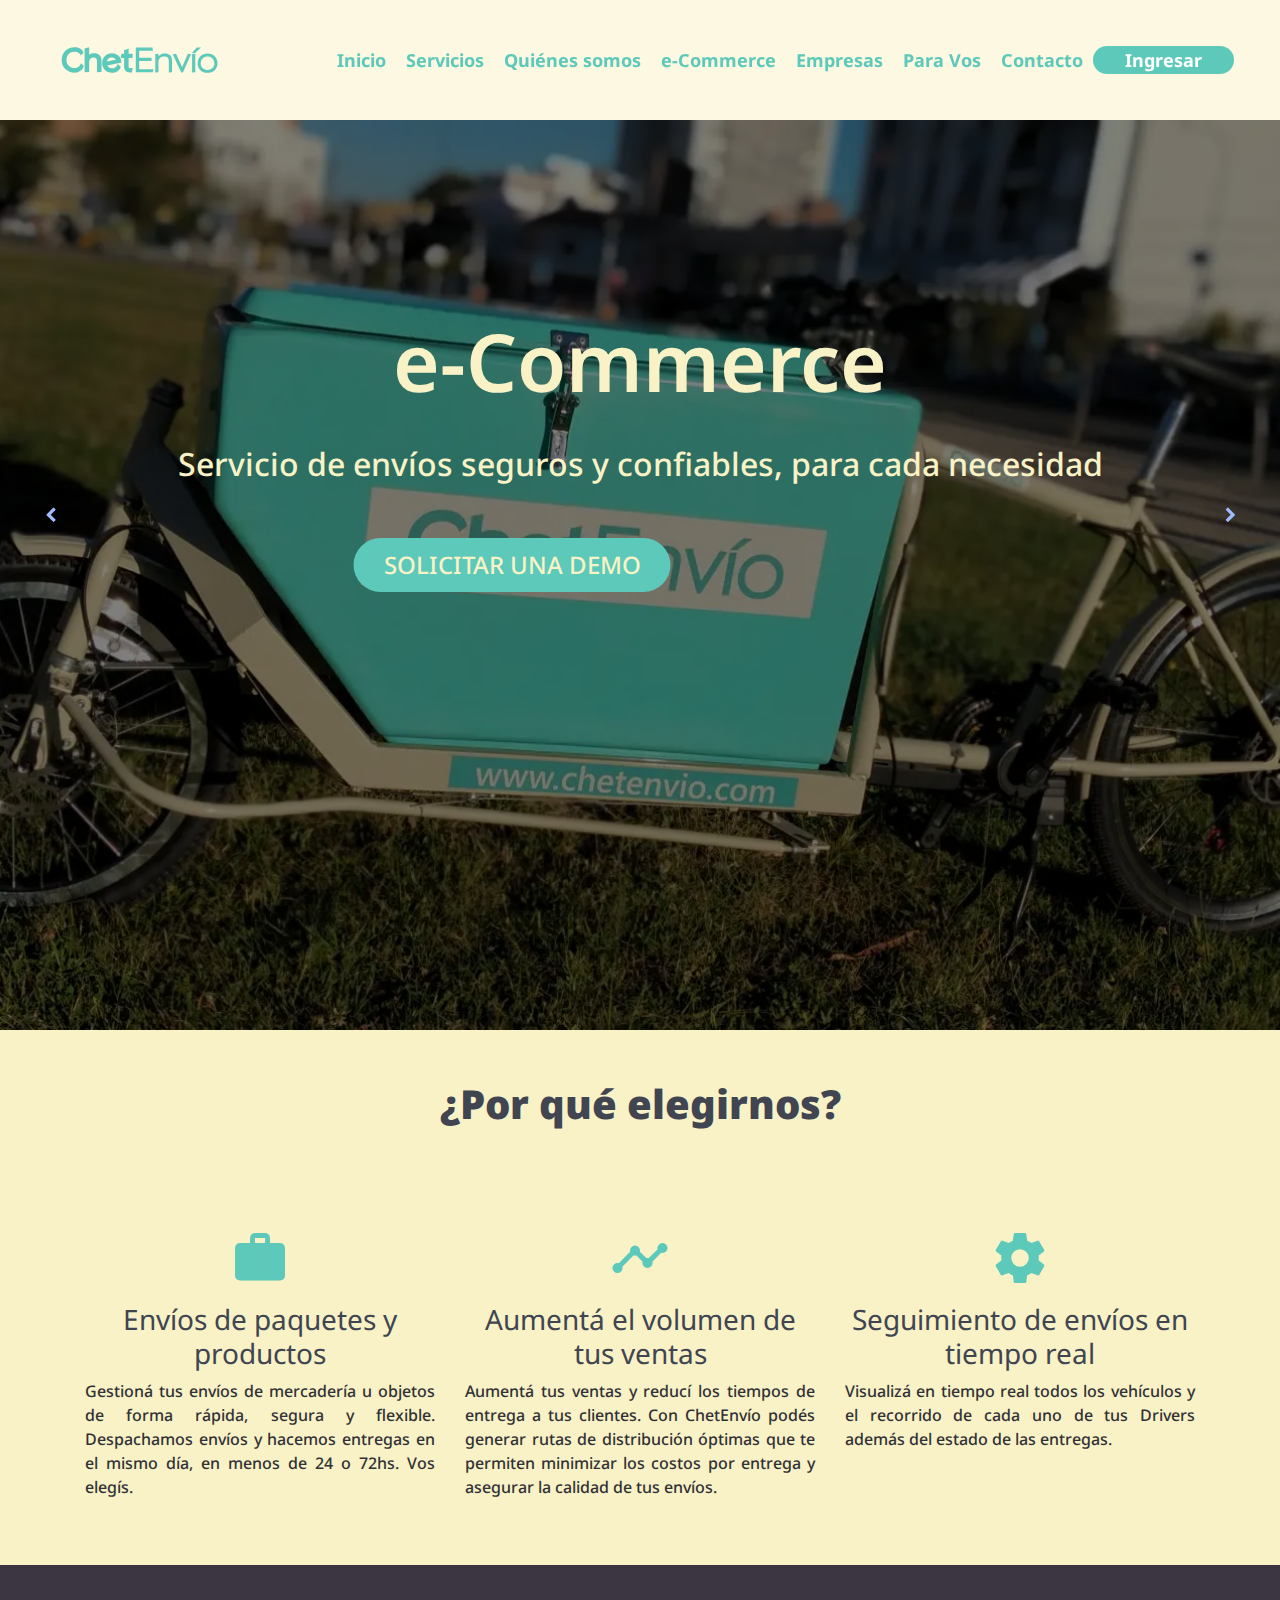
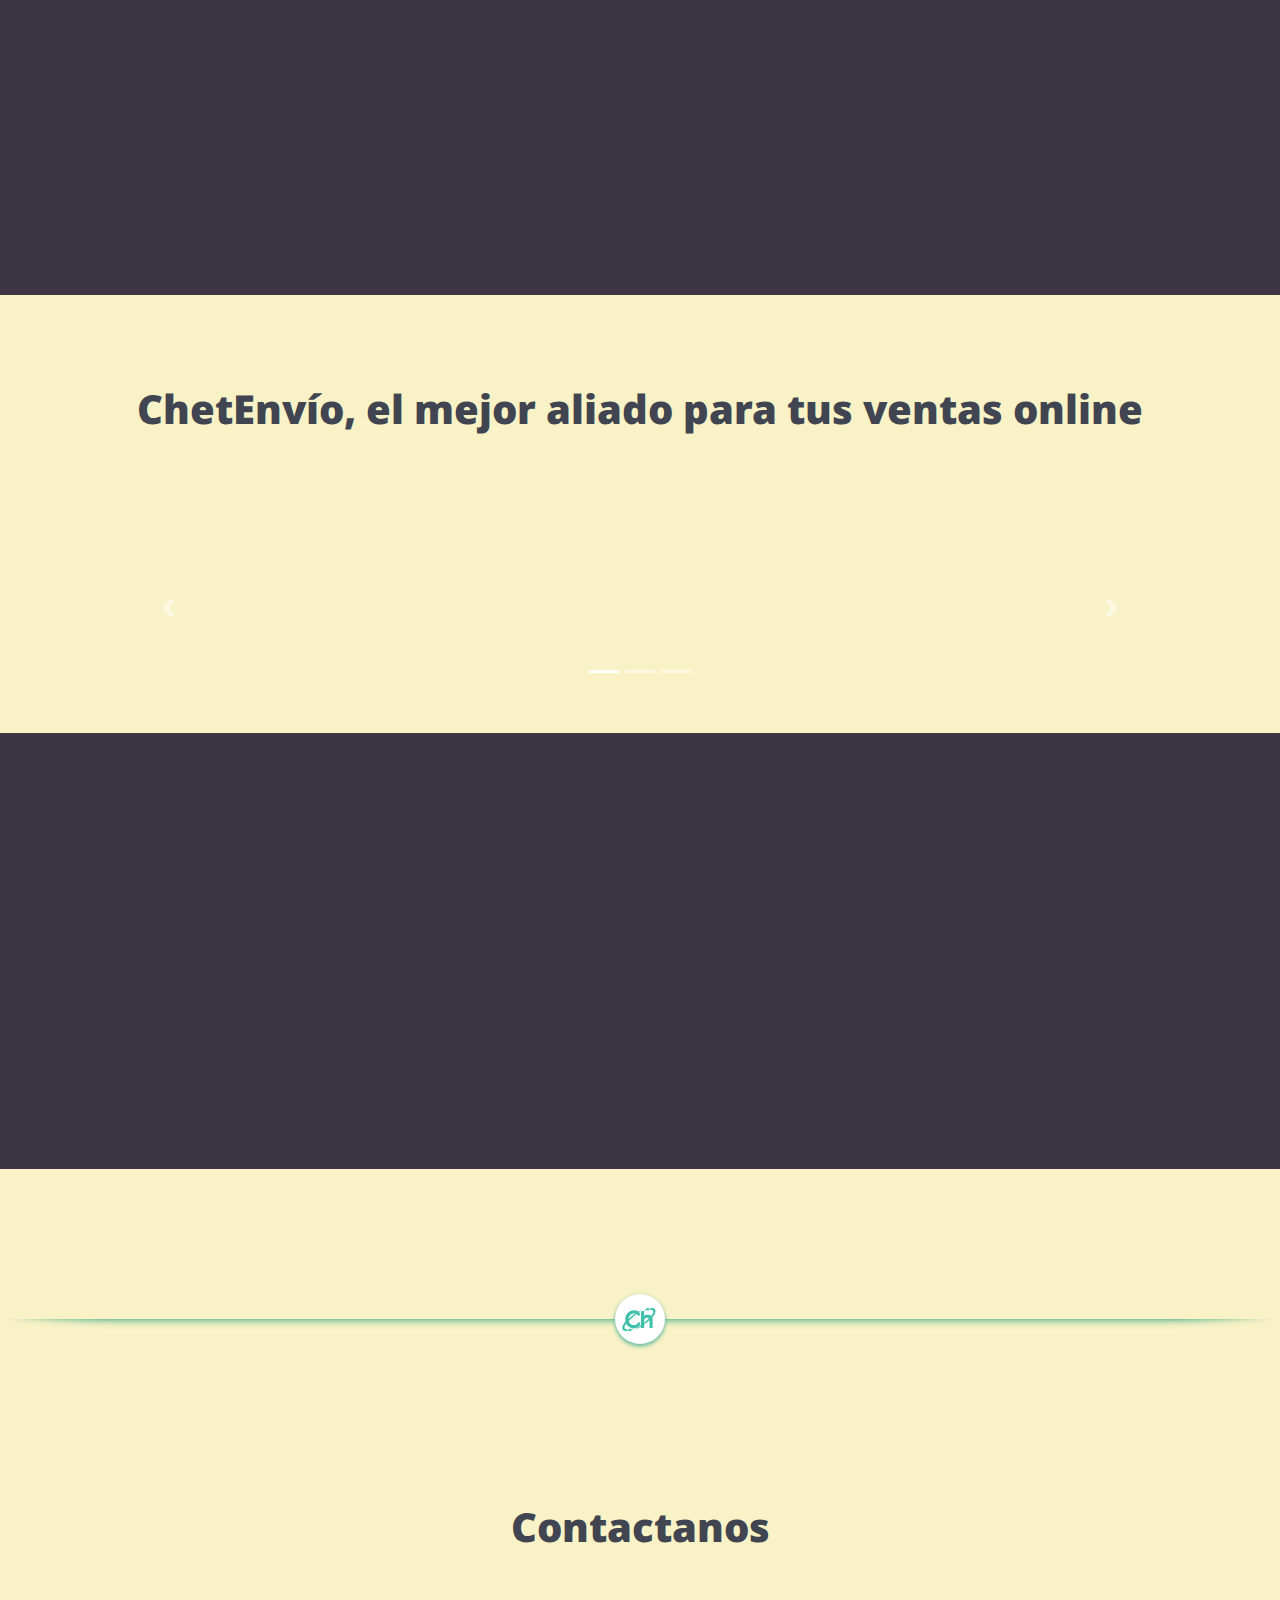
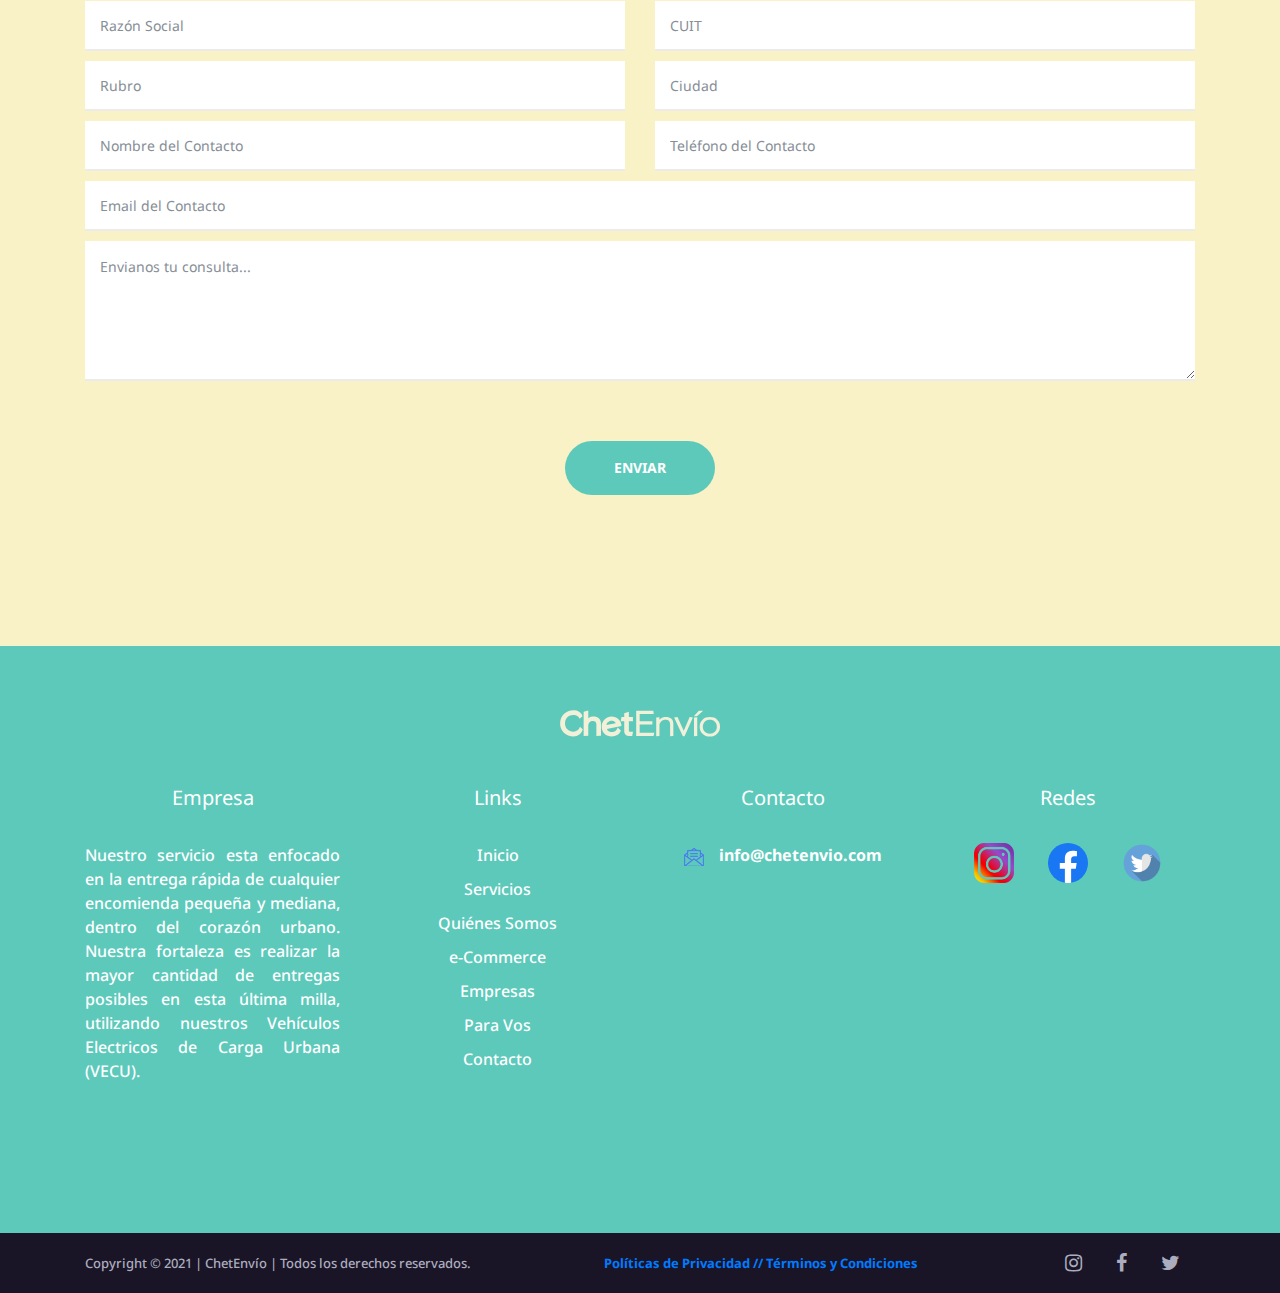
==== commit a30f2323: "Se sube videos corregidos" ====
--- a/e-commerce.html
+++ b/e-commerce.html
@@ -80,7 +80,7 @@
                         alt="ChetEnvío Neuquén">
                     <div id="overlay"></div>
                     <h1 id="imgText" class="mb-50">e-Commerce</h1>
-                    <h1 id="imgText1" class="mb-50">Servicios de envíos confiables y rápidos</h1>
+                    <h1 id="imgText1" class="mb-50">Servicio de envíos seguros y confiables, para cada necesidad</h1>
                     <a id="imgButton" href="#contacto" class="btn-ecommerce mosh-btn mt-50">Solicitar una Demo</a>
                 </div>
             </div>
@@ -90,7 +90,7 @@
                         alt="ChetEnvío Neuquén">
                     <div id="overlay"></div>
                     <h1 id="imgText">e-Commerce</h1>
-                    <h3 id="imgText1">Servicios de envíos confiables y rápidos</h3>
+                    <h3 id="imgText1">Servicio de envíos seguros y confiables, para cada necesidad</h3>
                     <a id="imgButton" href="#contacto" class="btn-ecommerce mosh-btn mt-50">Solicitar una Demo</a>
                 </div>
             </div>
@@ -100,7 +100,7 @@
                         alt=" ">
                     <div id="overlay"></div>
                     <h1 id="imgText">e-Commerce</h1>
-                    <h3 id="imgText1">Servicios de envíos confiables y rápidos</h3>
+                    <h3 id="imgText1">Servicio de envíos seguros y confiables, para cada necesidad</h3>
                     <a id="imgButton" href="#contacto" class="btn-ecommerce mosh-btn mt-50">Solicitar una Demo</a>
                 </div>
             </div>
@@ -247,6 +247,13 @@
             </div>
         </div>
     </section>
+
+    <div class="astrodivider" style="margin-top: 150px;">
+        <div class="astrodividermask"></div>
+        <span>
+            <img src="img/logos-img/iso_2.svg">
+        </span>
+    </div>
 
     <section id="contacto" class="contact-area section_padding_100">
         <div class="container">
@@ -385,7 +392,7 @@
                                     <a target="_blank" href="https://www.instagram.com/chetenvio/">
                                         <img src="img/social-logos/instagram.svg" width="40" alt="Instagram ChetEnvío">
                                     </a>
-                                    <a target="_blank" href="https://www.facebook.com/chetenvio.logultimamilla">
+                                    <a target="_blank" href="https://www.facebook.com/chetenvio">
                                         <img src="img/social-logos/facebook.svg" width="40" alt="Facebook ChetEnvío">
                                     </a>
                                     <a target="_blank" href="https://twitter.com/chetenvio">
@@ -421,8 +428,8 @@
                             <div class="footer-social-info">
                                 <a target="_blank" href="https://www.instagram.com/chetenvio/"><i
                                         class="fa fa-instagram" aria-hidden="true"></i></a>
-                                <a target="_blank" href="https://www.facebook.com/chetenvio.logultimamilla"><i
-                                        class="fa fa-facebook" aria-hidden="true"></i></a>
+                                <a target="_blank" href="https://www.facebook.com/chetenvio"><i class="fa fa-facebook"
+                                        aria-hidden="true"></i></a>
                                 <a target="_blank" href="https://twitter.com/chetenvio"><i class="fa fa-twitter"
                                         aria-hidden="true"></i></a>
                             </div>
--- a/style.css
+++ b/style.css
@@ -205,9 +205,9 @@
 	padding-bottom: 70px;
 }
 
-.section_padding_0_50 {
-	padding-top: 0;
-	padding-bottom: 50px;
+.section_padding_50_0 {
+	padding-top: 50px;
+	padding-bottom: 0px;
 }
 
 .mt-15 {
@@ -464,7 +464,17 @@
 	margin-right: -50%;
 	/* margin-top: 30px; */
 	top: 50%;
-	left: 50%;
+	left: 40%;
+	color: #f8f2c6;
+	font-weight: 500;
+}
+#imgButton-apple {
+	position: absolute;
+	transform: translate(-50%, -50%);
+	margin-right: -50%;
+	/* margin-top: 30px; */
+	top: 50%;
+	left: 60%;
 	color: #f8f2c6;
 	font-weight: 500;
 }
@@ -1032,9 +1042,14 @@
 }
 
 .cta-content .section-heading h2 {
+	margin-bottom: 25px;
+	color: #fff;
+	font-size: 44px;
+}
+.cta-content .section-heading h5 {
 	margin-bottom: 40px;
 	color: #fff;
-	font-size: 44px;
+	font-size: 25px;
 }
 
 /* -------------------------
@@ -1930,7 +1945,7 @@
 	color: #292d4f;
 }
 
-.google-play-btn {	
+.google-play-btn {
 	margin-top: 50px;
 	max-width: 40%;
 }
@@ -2544,7 +2559,6 @@
 	outline: none;
 }
 
-
 /* /*********************** Video Servicios ******************************** */
 #video-container-servicios {
 	position: relative;
@@ -2609,6 +2623,71 @@
     width: 100%;
     height: 100%;
   } */
+
+.logo-mp {
+	background-color: #f8f2c6;
+	width: 90px;
+}
+
+.astrodivider {
+	margin: 64px auto;
+	/* width: 400px; */
+	max-width: 100%;
+	position: relative;
+}
+
+.astrodividermask {
+	overflow: hidden;
+	height: 20px;
+}
+
+.astrodividermask:after {
+	content: '';
+	display: block;
+	margin: -25px auto 0;
+	width: 100%;
+	height: 25px;
+	border-radius: 125px / 12px;
+	box-shadow: 0 0 8px #049372;
+}
+.astrodivider span {
+	width: 50px;
+	height: 50px;
+	position: absolute;
+	bottom: 100%;
+	margin-bottom: -25px;
+	left: 50%;
+	margin-left: -25px;
+	border-radius: 100%;
+	box-shadow: 0 2px 4px #4fb39c;
+	background: #fff;
+}
+.astrodivider img {
+	position: absolute;
+	top: 8px;
+	bottom: 4px;
+	left: 0px;
+	right: 4px;
+	border-radius: 100%;
+	/* border: 1px dashed #68beaa; */
+	text-align: center;
+	line-height: 40px;
+	font-style: normal;
+	color: #049372;
+}
+/* .astrodivider i {
+	position: absolute;
+	top: 4px;
+	bottom: 4px;
+	left: 4px;
+	right: 4px;
+	border-radius: 100%;
+	border: 1px dashed #68beaa;
+	text-align: center;
+	line-height: 40px;
+	font-style: normal;
+	color: #049372;
+} */
 /* --------------------------------
 ============= The End =============
 ---------------------------------*/
--- a/css/responsive.css
+++ b/css/responsive.css
@@ -163,6 +163,26 @@
 }
 
 @media (min-width: 320px) and (max-width: 767px) {
+	#imgButton {
+		position: absolute;
+		transform: translate(-60%, -50%);
+		margin-right: -50%;
+		/* margin-top: 30px; */
+		top: 50%;
+		/* left: 35%; */
+		color: #f8f2c6;
+		font-weight: 500;
+	}
+	#imgButton-apple {
+		position: absolute;
+		transform: translate(-40%, -50%);
+		margin-right: -50%;
+		/* margin-top: 30px; */
+		top: 50%;
+		/* left: 65%; */
+		color: #f8f2c6;
+		font-weight: 500;
+	}
 	.carousel-indicators { 
 		bottom: -40px !important;
 	}
@@ -242,7 +262,7 @@
 	}
 	.google-play-btn {
 		margin-top: 110px;
-		max-width: 50%;
+		max-width: 30%;
 	}
 	.header_area {
 		padding: 0;
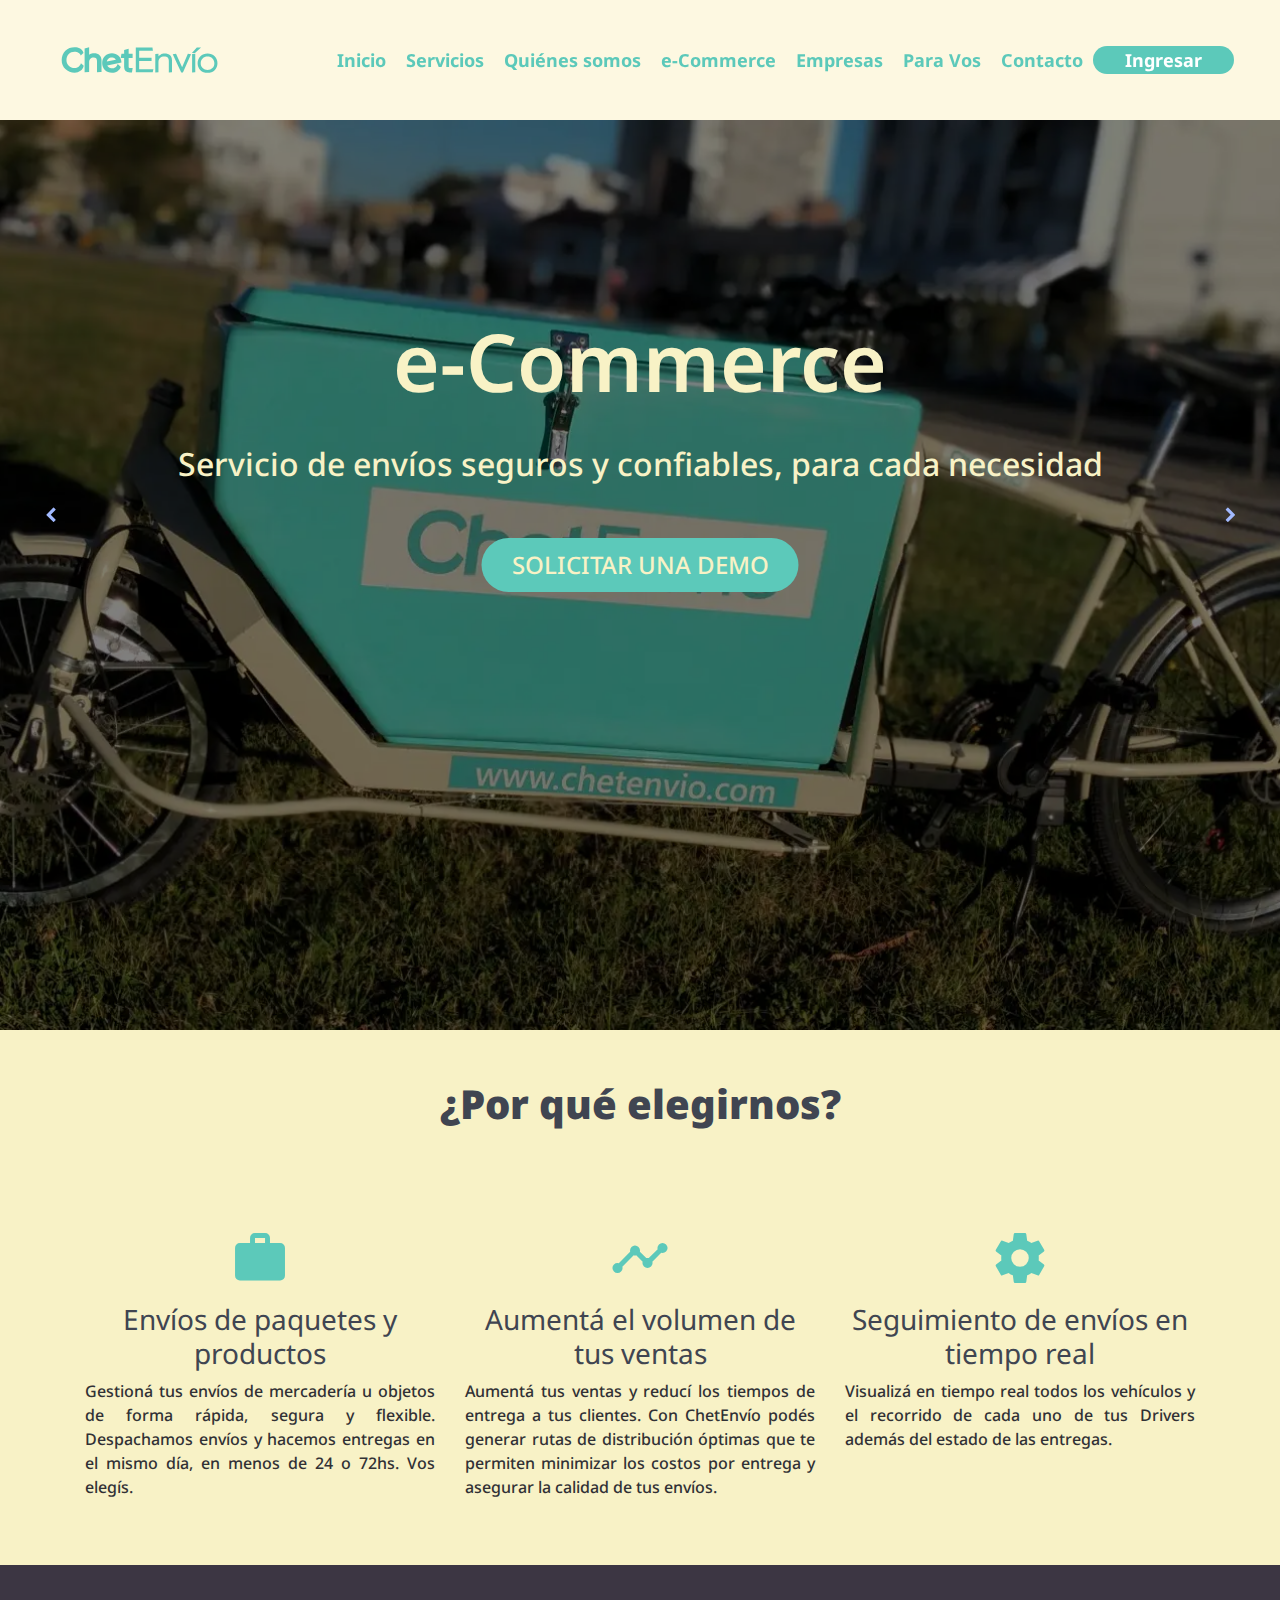
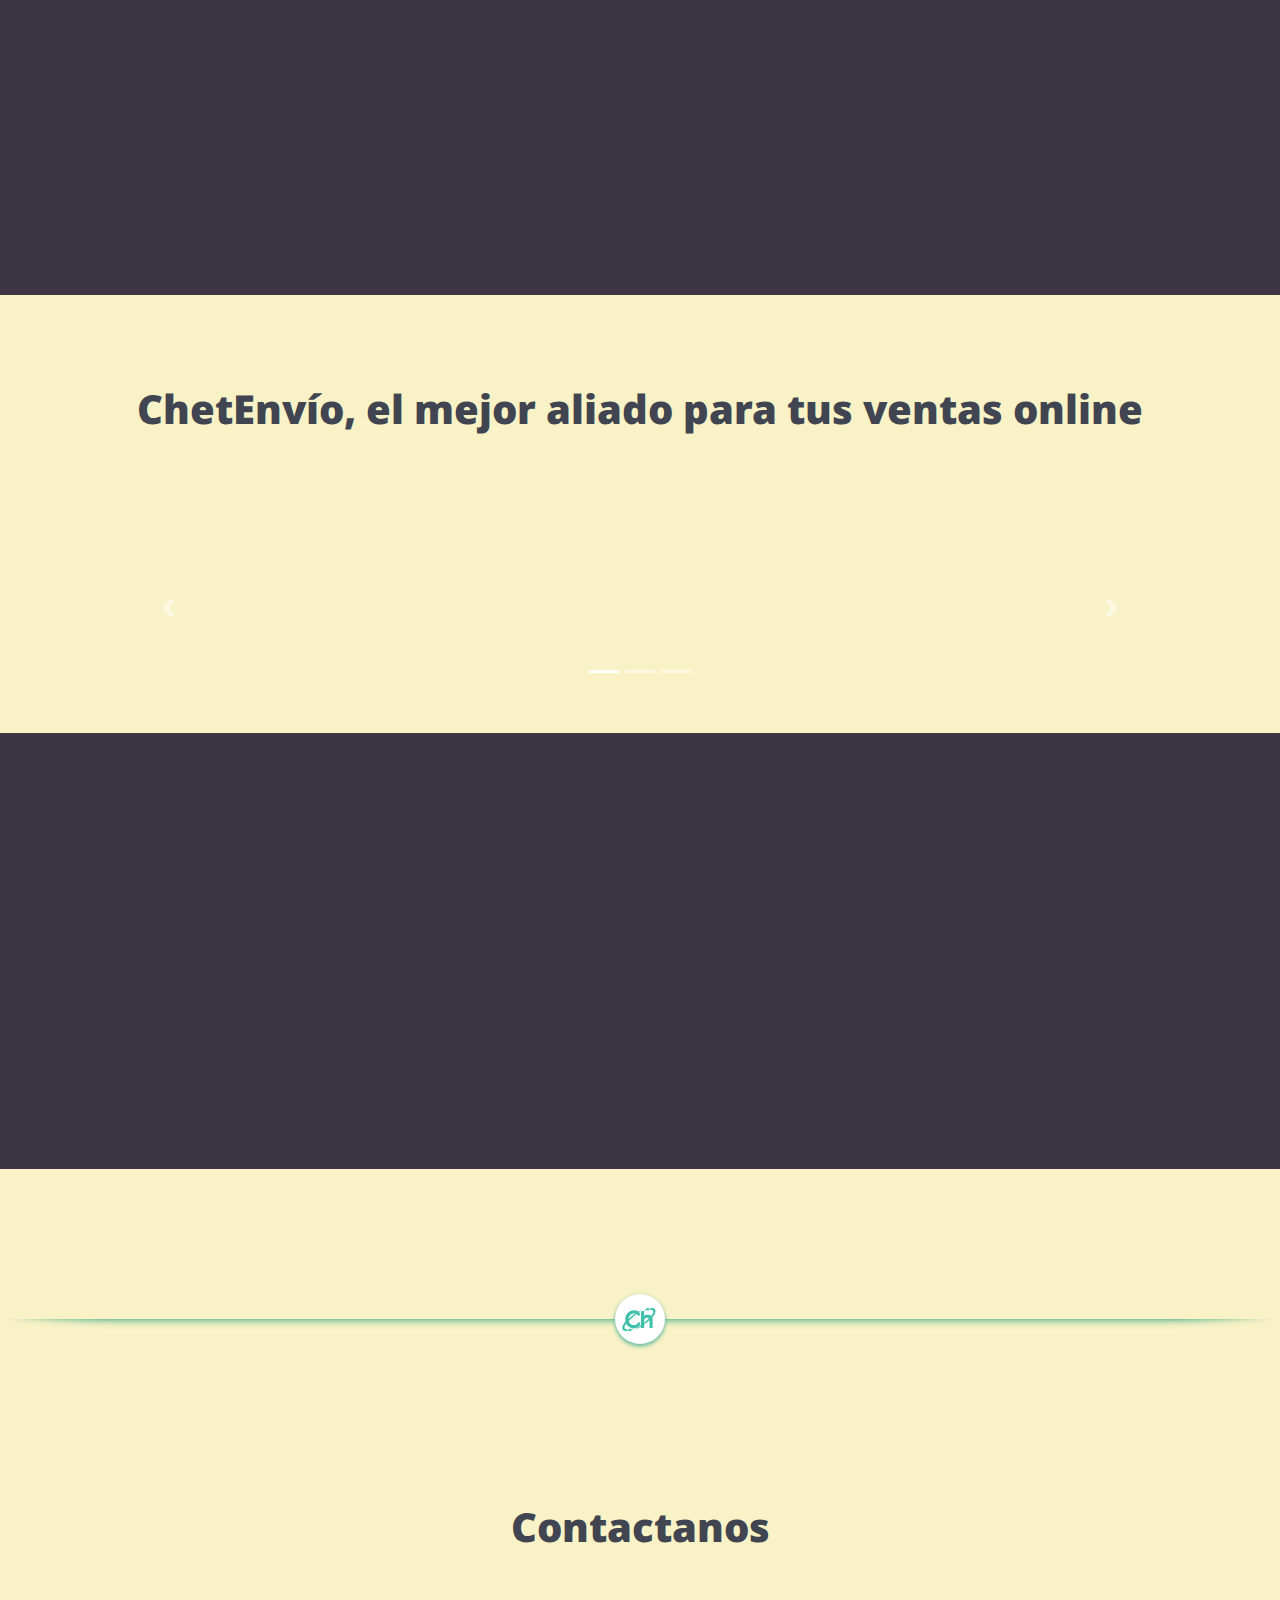
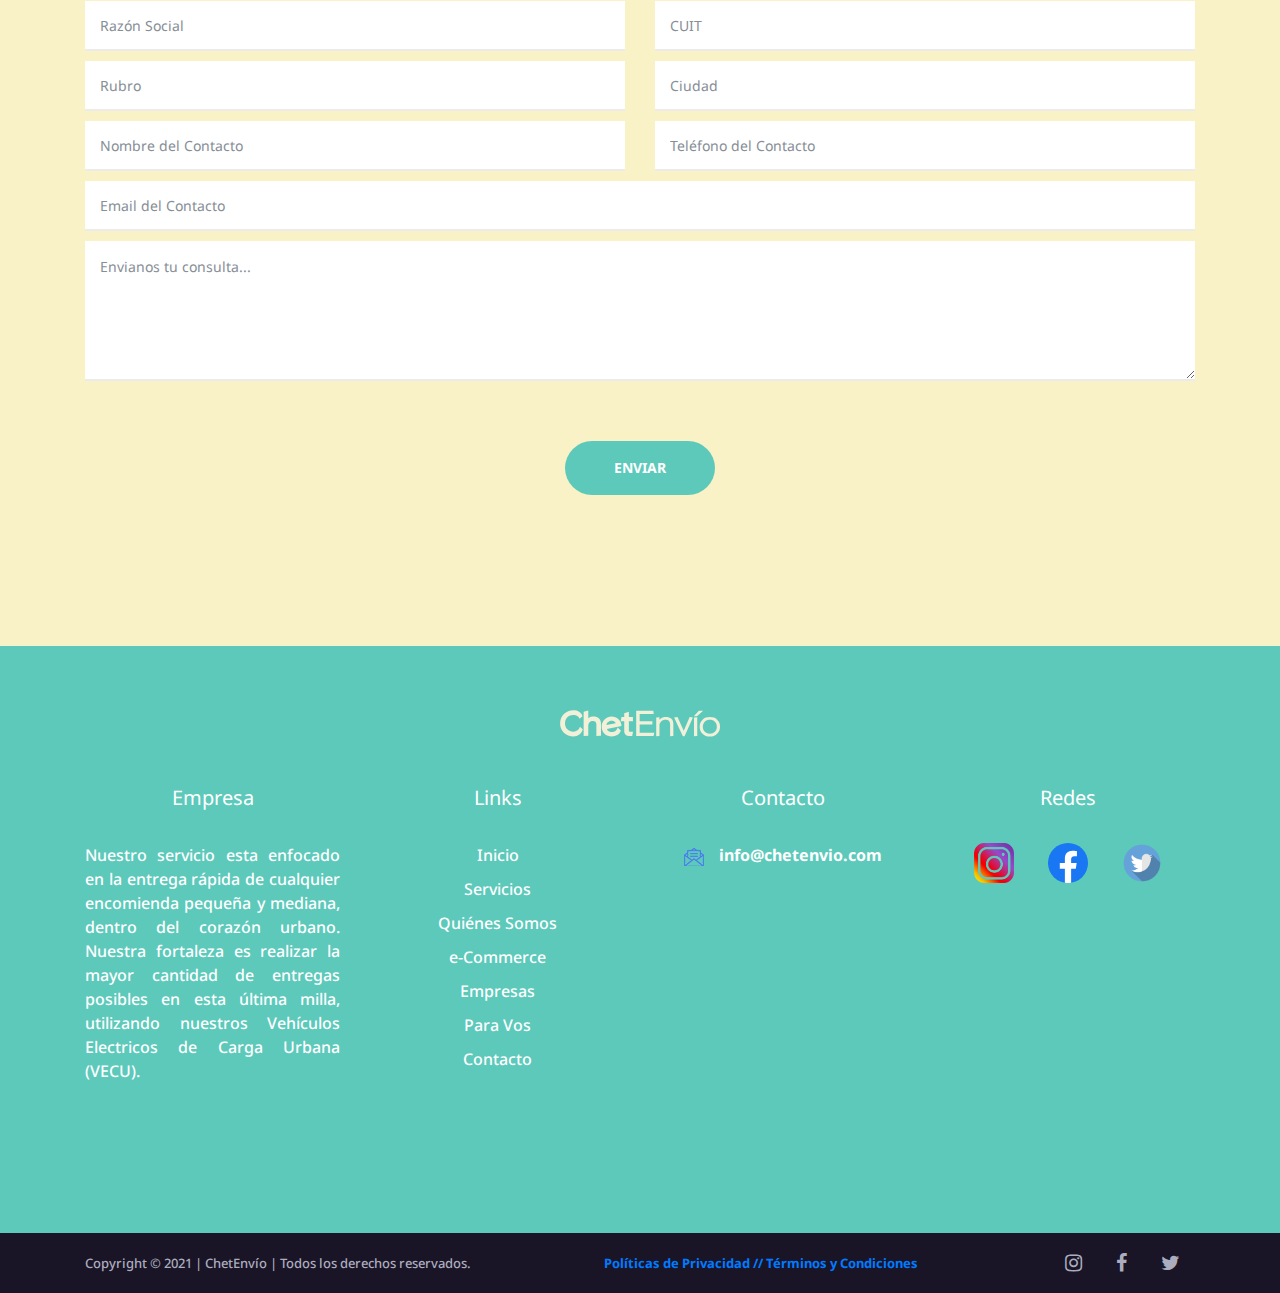
==== commit 9490f0e5: "ültimos cambios" ====
--- a/e-commerce.html
+++ b/e-commerce.html
@@ -81,7 +81,7 @@
                     <div id="overlay"></div>
                     <h1 id="imgText" class="mb-50">e-Commerce</h1>
                     <h1 id="imgText1" class="mb-50">Servicio de envíos seguros y confiables, para cada necesidad</h1>
-                    <a id="imgButton" href="#contacto" class="btn-ecommerce mosh-btn mt-50">Solicitar una Demo</a>
+                    <a id="imgButton-demo" href="#contacto" class="btn-ecommerce mosh-btn mt-50">Solicitar una Demo</a>
                 </div>
             </div>
             <div class="d-flex align-items-end justify-content-center">
@@ -91,7 +91,7 @@
                     <div id="overlay"></div>
                     <h1 id="imgText">e-Commerce</h1>
                     <h3 id="imgText1">Servicio de envíos seguros y confiables, para cada necesidad</h3>
-                    <a id="imgButton" href="#contacto" class="btn-ecommerce mosh-btn mt-50">Solicitar una Demo</a>
+                    <a id="imgButton-demo" href="#contacto" class="btn-ecommerce mosh-btn mt-50">Solicitar una Demo</a>
                 </div>
             </div>
             <div class="d-flex align-items-end justify-content-center">
@@ -101,7 +101,7 @@
                     <div id="overlay"></div>
                     <h1 id="imgText">e-Commerce</h1>
                     <h3 id="imgText1">Servicio de envíos seguros y confiables, para cada necesidad</h3>
-                    <a id="imgButton" href="#contacto" class="btn-ecommerce mosh-btn mt-50">Solicitar una Demo</a>
+                    <a id="imgButton-demo" href="#contacto" class="btn-ecommerce mosh-btn mt-50">Solicitar una Demo</a>
                 </div>
             </div>
 
--- a/style.css
+++ b/style.css
@@ -457,6 +457,16 @@
 	display: block;
 	position: relative;
 	width: 100%;
+}
+#imgButton-demo {
+	position: absolute;
+	transform: translate(-50%, -50%);
+	margin-right: -50%;
+	/* margin-top: 30px; */
+	top: 50%;
+	left: 50%;
+	color: #f8f2c6;
+	font-weight: 500;
 }
 #imgButton {
 	position: absolute;
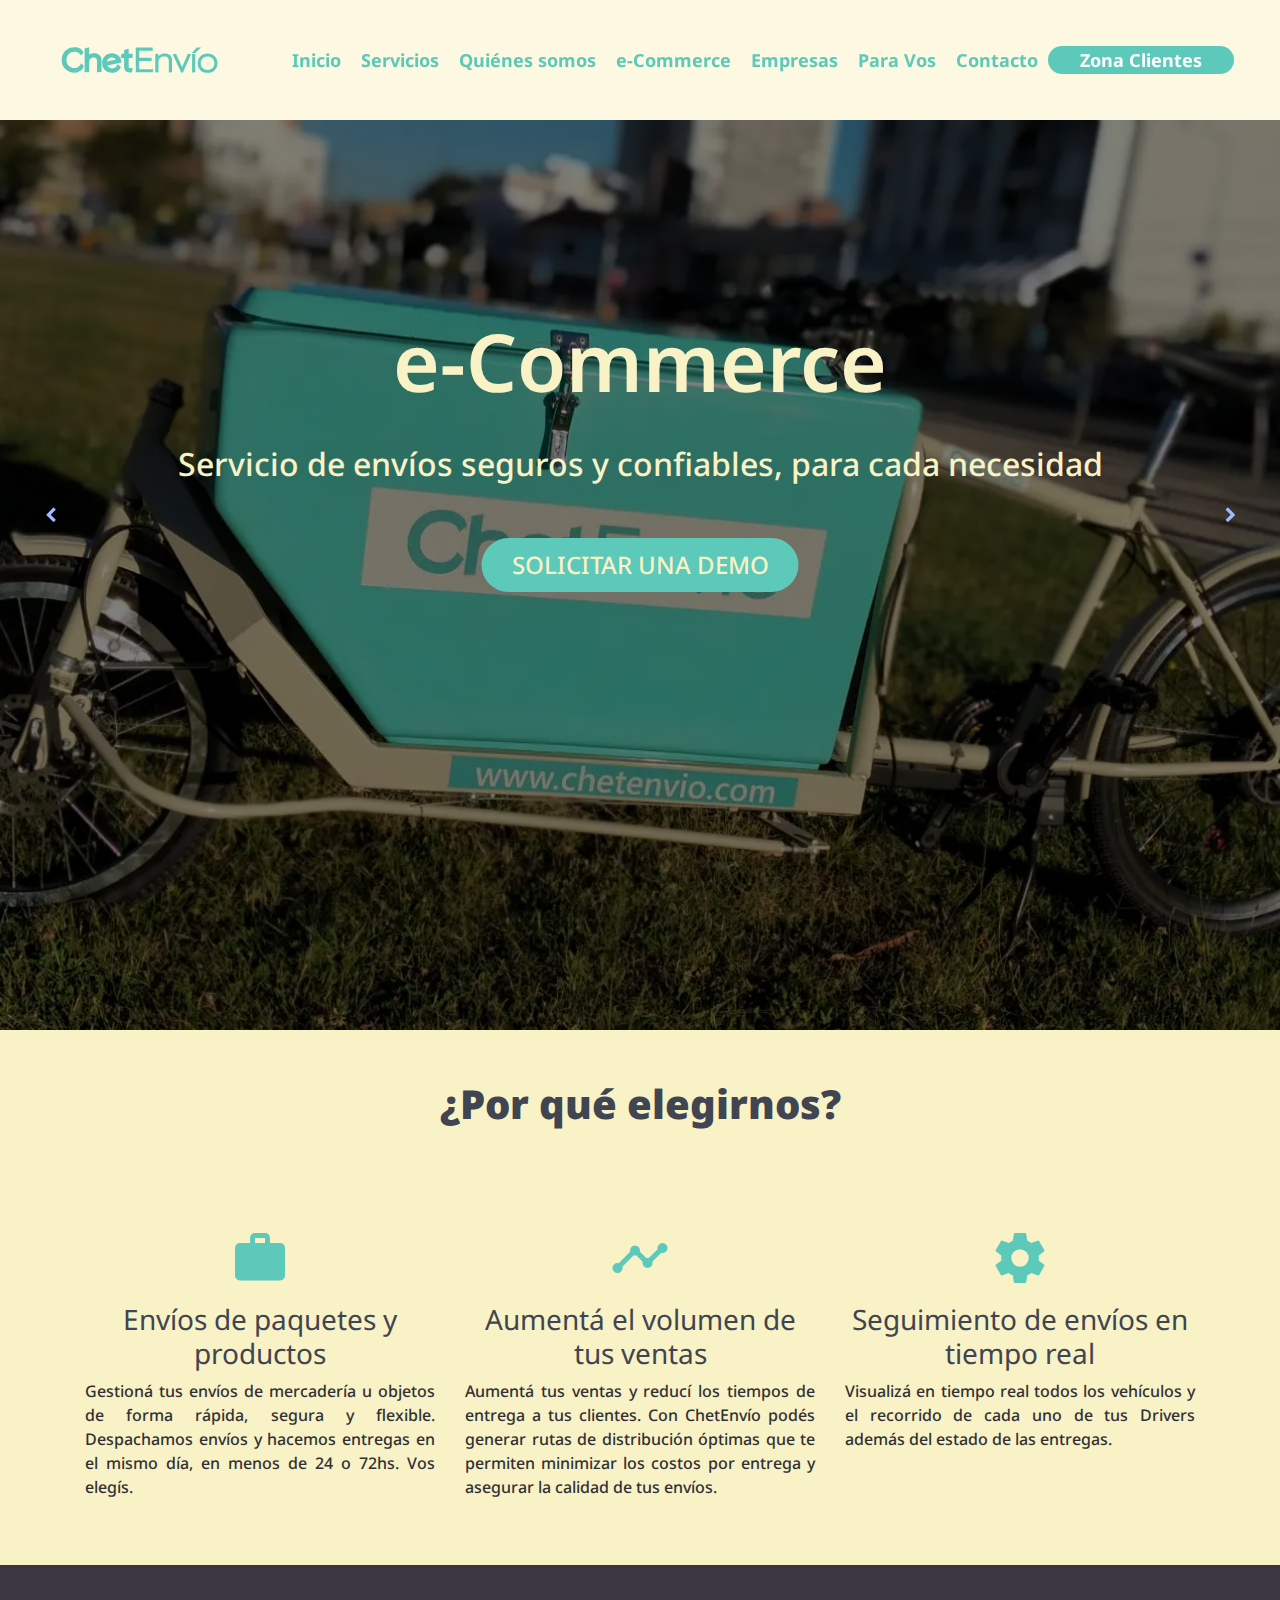
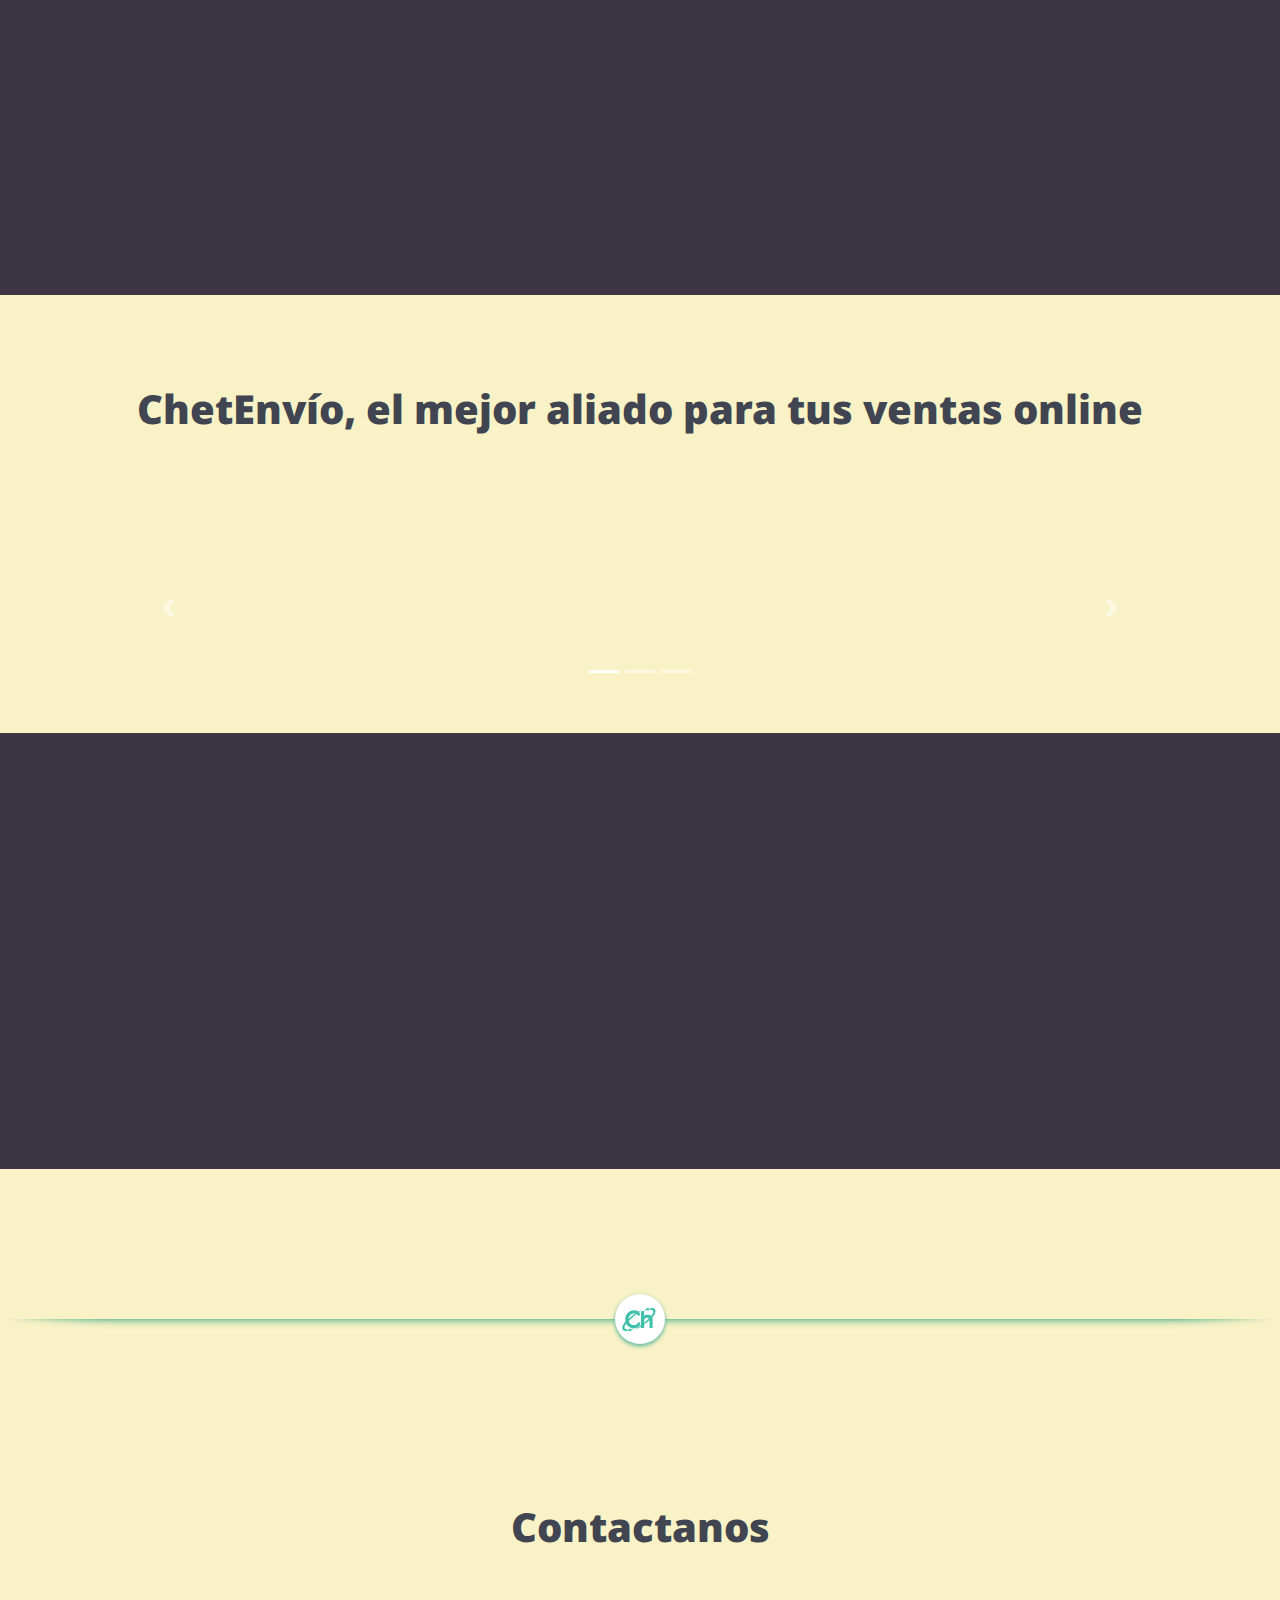
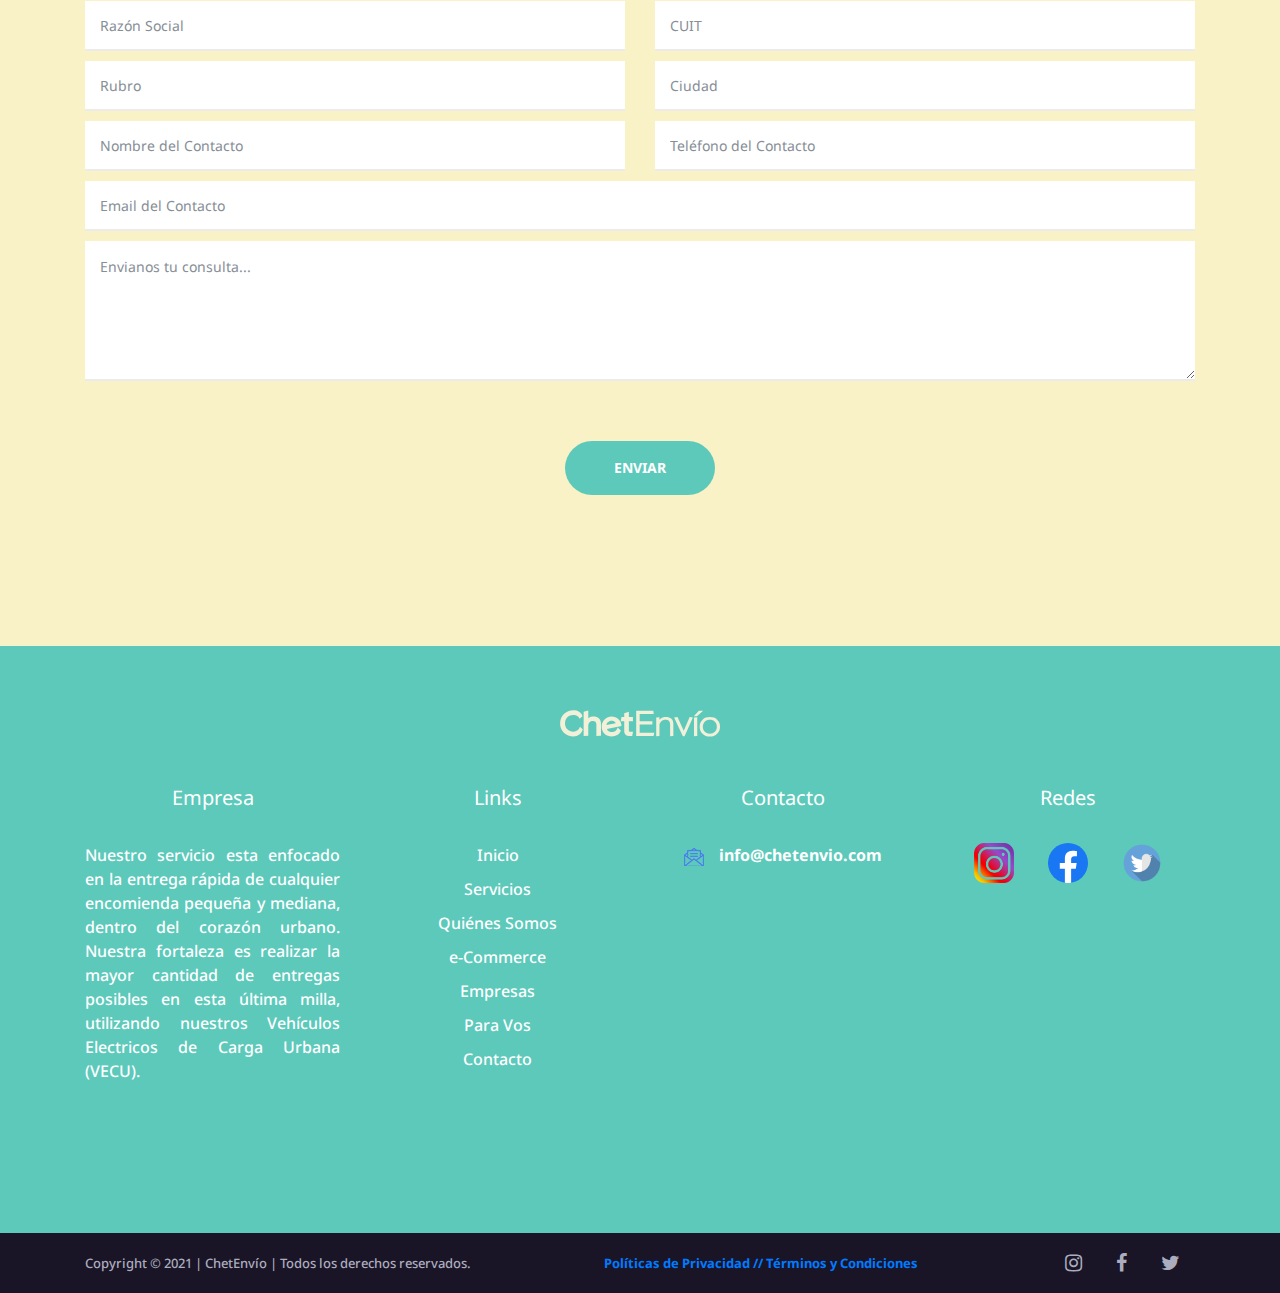
==== commit 00a95ae5: "Cambios" ====
--- a/e-commerce.html
+++ b/e-commerce.html
@@ -51,7 +51,7 @@
                             </button>
                             <div class="collapse navbar-collapse justify-content-end" id="mosh-navbar">
                                 <ul class="navbar-nav animated" id="nav">
-                                    <li class="nav-item active"><a class="nav-link" href="#inicio">Inicio</a></li>
+                                    <li class="nav-item active"><a class="nav-link" href="index.html">Inicio</a></li>
                                     <li class="nav-item"><a class="nav-link" href="#servicios">Servicios</a></li>
                                     <li class="nav-item"><a class="nav-link" href="index.html#quienes_somos">Quiénes
                                             somos</a>
@@ -61,7 +61,7 @@
                                     <li class="nav-item"><a class="nav-link" href="paravos.html">Para Vos</a></li>
                                     <li class="nav-item"><a class="nav-link" href="#contacto">Contacto</a></li>
                                     <li class="nav-item"><a class="btn-core" target="_blank"
-                                            href="https://core.chetenvio.com/">Ingresar</a></li>
+                                            href="https://core.chetenvio.com/">Zona Clientes</a></li>
                                 </ul>
                             </div>
                         </nav>
--- a/style.css
+++ b/style.css
@@ -458,6 +458,18 @@
 	position: relative;
 	width: 100%;
 }
+
+#seguimiento {
+	position: absolute;
+	transform: translate(-50%, -50%);
+	margin-right: -50%;
+	/* margin-top: 30px; */
+	top: 40%;
+	left: 50%;
+	color: #f8f2c6;
+	font-weight: 500;
+}
+
 #imgButton-demo {
 	position: absolute;
 	transform: translate(-50%, -50%);
@@ -470,8 +482,8 @@
 }
 #imgButton {
 	position: absolute;
-	transform: translate(-50%, -50%);
-	margin-right: -50%;
+	transform: translate(-55%, -50%);
+	/* margin-right: -50%; */
 	/* margin-top: 30px; */
 	top: 50%;
 	left: 40%;
@@ -480,14 +492,38 @@
 }
 #imgButton-apple {
 	position: absolute;
-	transform: translate(-50%, -50%);
-	margin-right: -50%;
-	/* margin-top: 30px; */
+	transform: translate(-45%, -50%);
+	/* margin-right: -50%;	 */
 	top: 50%;
 	left: 60%;
 	color: #f8f2c6;
 	font-weight: 500;
 }
+
+.buttons {
+	width: 960px;
+	margin: 0 auto;
+}
+
+.action_btn {
+	position: absolute;
+	transform: translate(-110%, -450%);
+
+	display: inline-block;
+	width: calc(50% - 4px);
+	margin: 0 auto;
+	width: 15%;
+}
+.action_btn1 {
+	position: absolute;
+	transform: translate(10%, -450%);
+
+	display: inline-block;
+	width: calc(50% - 4px);
+	margin: 0 auto;
+	width: 15%;
+}
+
 #imgText {
 	position: absolute;
 	transform: translate(-50%, -50%);
@@ -2637,6 +2673,7 @@
 .logo-mp {
 	background-color: #f8f2c6;
 	width: 90px;
+	margin-top: 34px;
 }
 
 .astrodivider {
--- a/css/responsive.css
+++ b/css/responsive.css
@@ -163,27 +163,49 @@
 }
 
 @media (min-width: 320px) and (max-width: 767px) {
-	#imgButton {
-		position: absolute;
-		transform: translate(-60%, -50%);
+	/* #imgButton {
+		position: absolute;
+		transform: translate(-20%, -50%);
 		margin-right: -50%;
-		/* margin-top: 30px; */
-		top: 50%;
-		/* left: 35%; */
+		top: 50%;		
 		color: #f8f2c6;
 		font-weight: 500;
 	}
 	#imgButton-apple {
 		position: absolute;
-		transform: translate(-40%, -50%);
+		transform: translate(-5%, -50%);
 		margin-right: -50%;
-		/* margin-top: 30px; */
-		top: 50%;
-		/* left: 65%; */
+		top: 50%;		
 		color: #f8f2c6;
 		font-weight: 500;
-	}
-	.carousel-indicators { 
+	} */
+
+
+	/* .buttons {
+		width: 960px;
+		margin: 0 auto;
+	} */
+	
+	.action_btn {
+		position: absolute;
+		transform: translate(-335%, -335%);
+	
+		display: inline-block;
+		width: calc(50% - 4px);
+		margin: 0 auto;
+		width: 130px;
+	}
+	.action_btn1 {
+		position: absolute;
+		transform: translate(-235%, -335%);
+	
+		display: inline-block;
+		width: calc(50% - 4px);
+		margin: 0 auto;
+		width: 130px;
+	}
+
+	.carousel-indicators {
 		bottom: -40px !important;
 	}
 	.carousel-indicators .active {
@@ -199,9 +221,13 @@
 		font-weight: 600;
 	}
 	#imgText1 {
-		margin-top: 20px;
+		margin-top: 30px;
 		font-size: 1rem;
 		font-weight: 500;
+	}
+
+	#imgButton-demo {
+		margin-top: 60px;
 	}
 
 	.btn-ecommerce {
@@ -262,7 +288,7 @@
 	}
 	.google-play-btn {
 		margin-top: 110px;
-		max-width: 30%;
+		/* max-width: 30%; */
 	}
 	.header_area {
 		padding: 0;
--- a/css/floating-wpp.min.css
+++ b/css/floating-wpp.min.css
@@ -4,7 +4,7 @@
 	left: 15px;
 	font-size: 14px;
     transition: bottom .2s;
-    z-index:1;
+    z-index:999;
 }
 .floating-wpp .floating-wpp-button {
 	position: relative;
@@ -73,14 +73,14 @@
 	justify-content: space-between;
 	cursor: pointer;
 }
-.floating-wpp .floating-wpp-input-message {
+/* .floating-wpp .floating-wpp-input-message {
 	background-color: #fff;
 	margin: 10px -15px -15px;
 	padding: 0 15px;
 	display: flex;
 	align-items: center;
-}
-.floating-wpp .floating-wpp-input-message textarea {
+} */
+/* .floating-wpp .floating-wpp-input-message textarea {
 	border: 1px solid #ccc;
 	border-radius: 4px;
 	box-shadow: none;
@@ -96,4 +96,4 @@
 	margin-left: 12px;
 	font-size: 0;
 	cursor: pointer;
-}
+} */
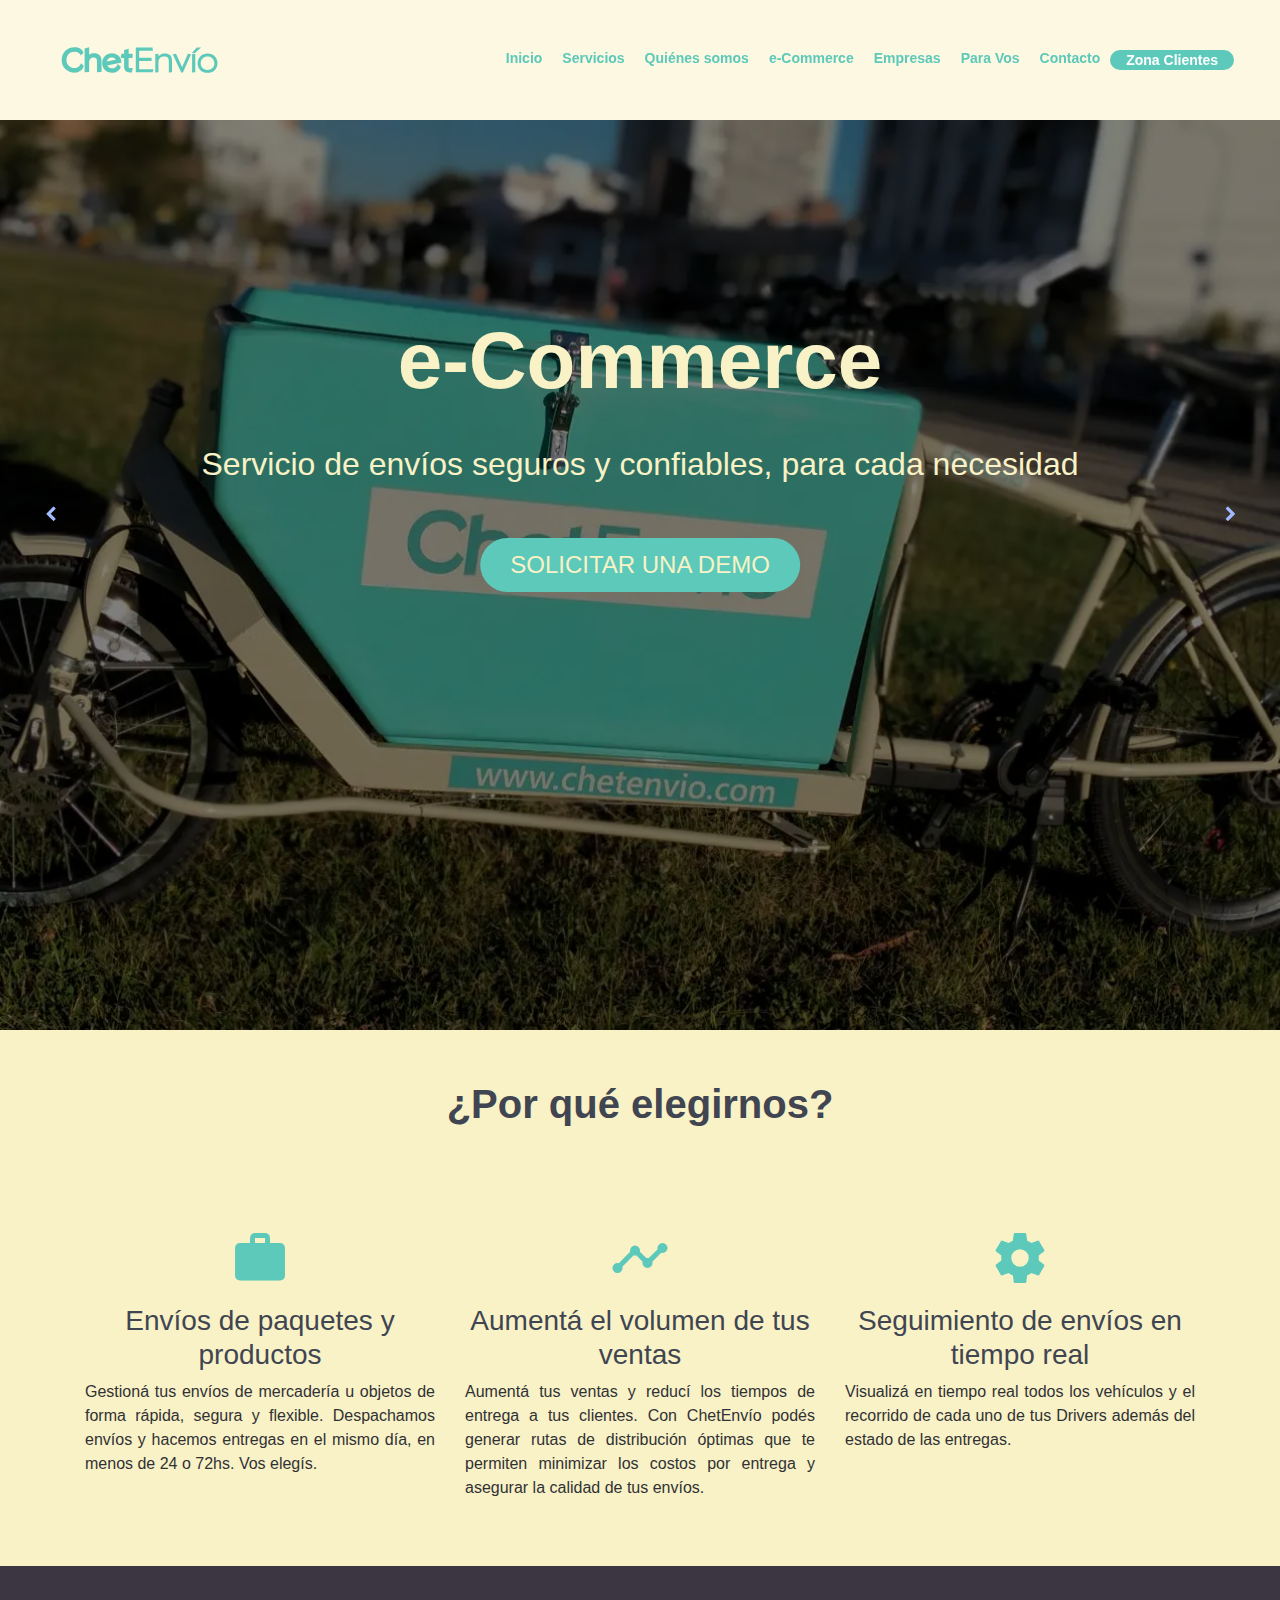
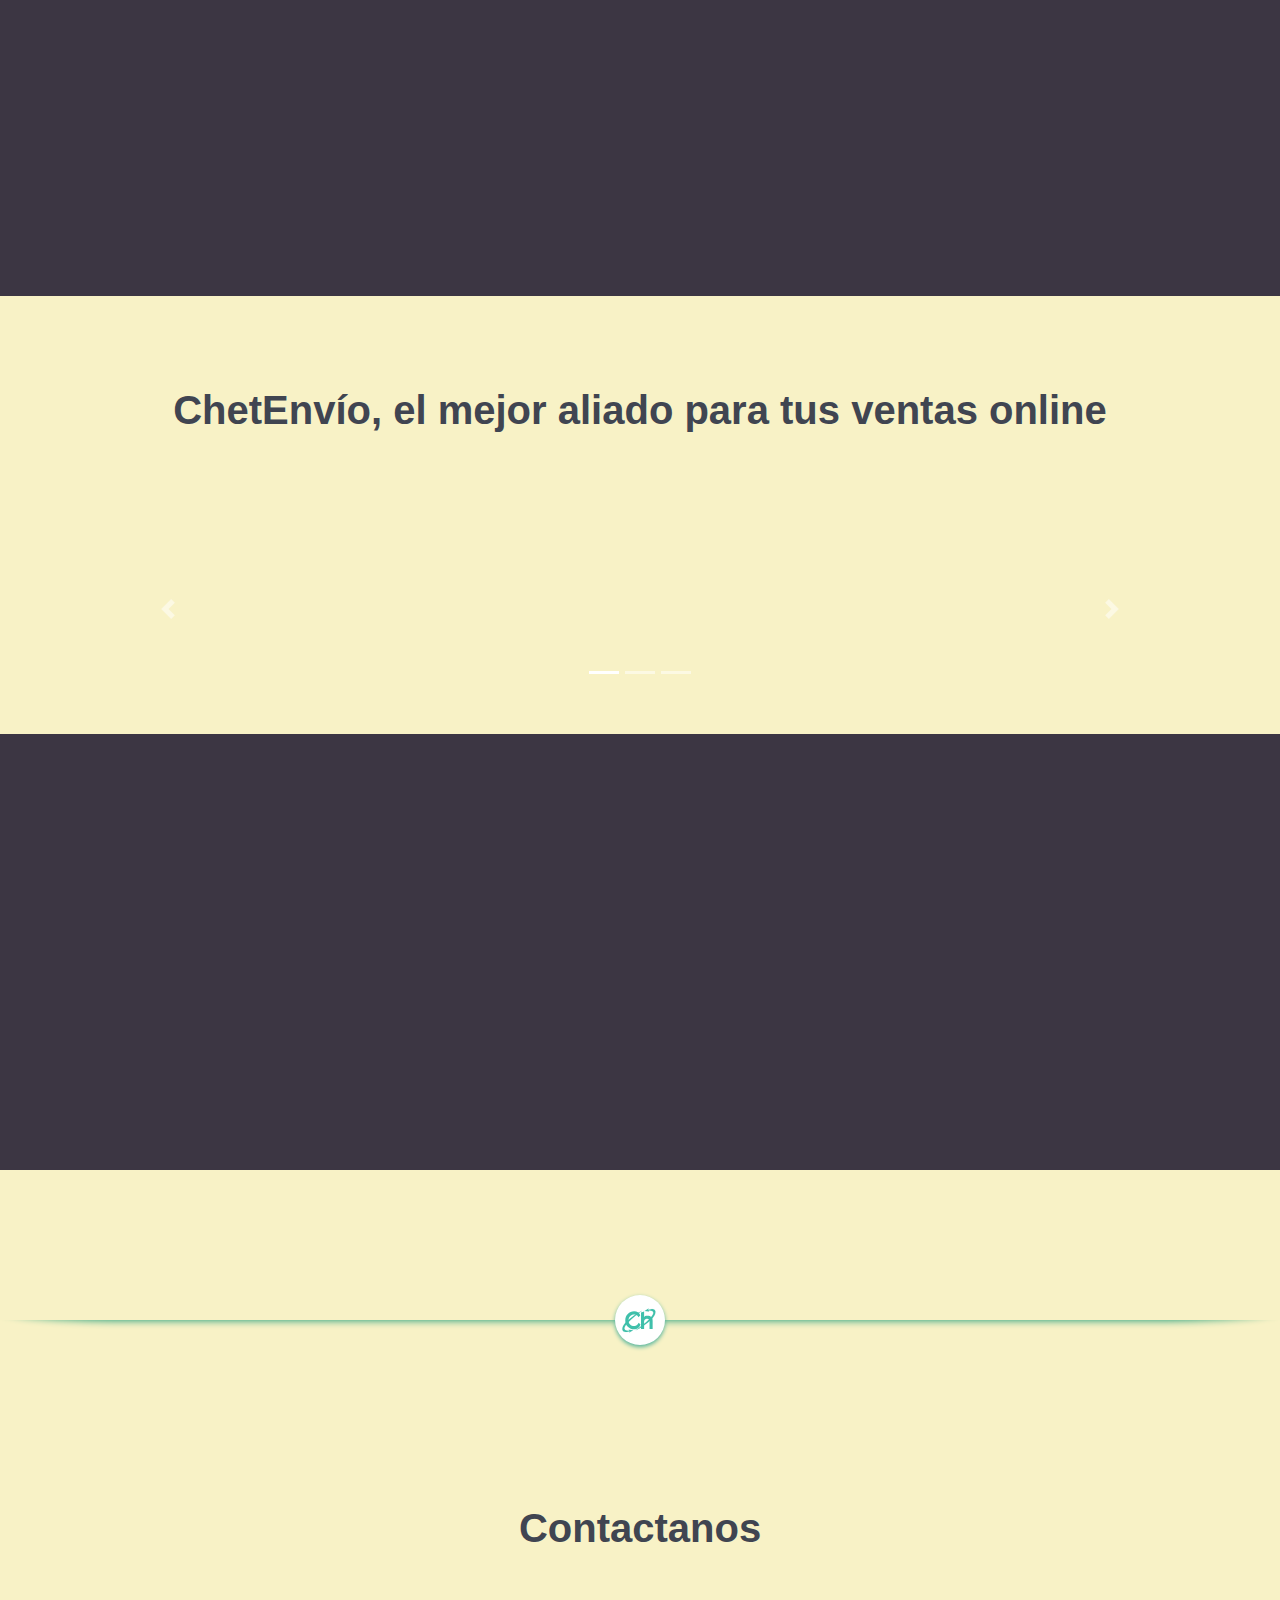
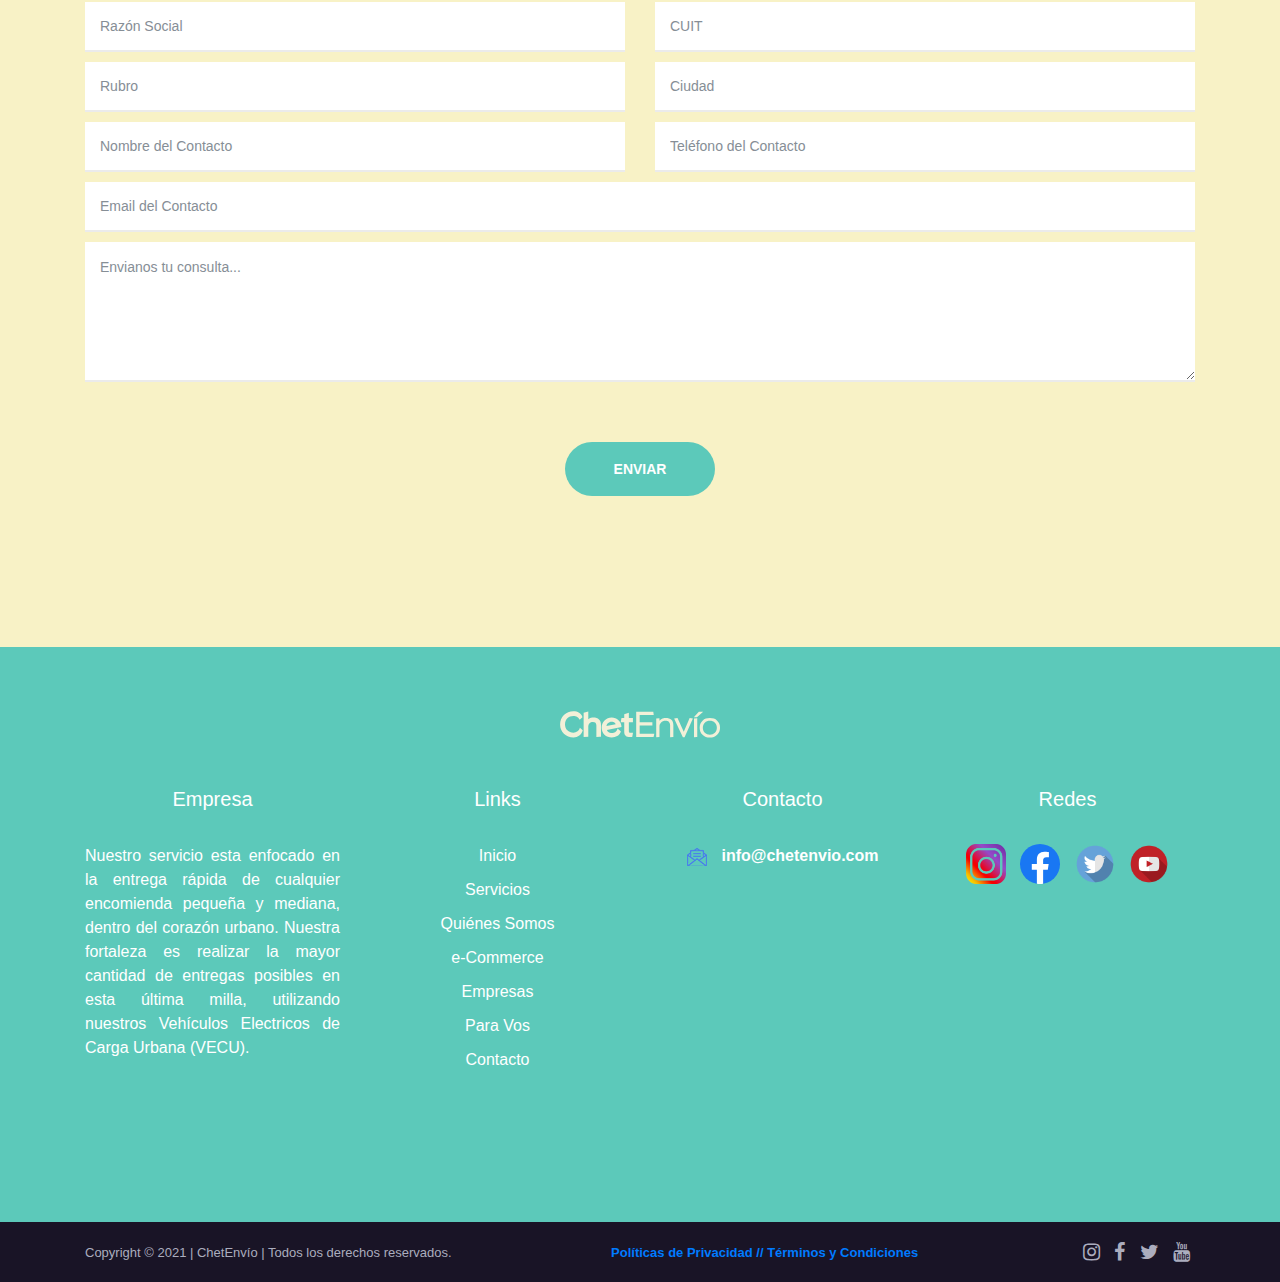
==== commit 7a93052e: "Se agrega link de youtube" ====
--- a/e-commerce.html
+++ b/e-commerce.html
@@ -398,6 +398,9 @@
                                     <a target="_blank" href="https://twitter.com/chetenvio">
                                         <img src="img/social-logos/twitter.png" width="40" alt="Twitter ChetEnvío">
                                     </a>
+                                    <a target="_blank" href="https://www.youtube.com/channel/UCWSwCm-2f4AfDBw7M18BQfg">
+                                        <img src="img/social-logos/youtube.png" width="40" alt="Youtube ChetEnvío">
+                                    </a>                                    
                                 </div>
                             </div>
                         </div>
@@ -432,6 +435,8 @@
                                         aria-hidden="true"></i></a>
                                 <a target="_blank" href="https://twitter.com/chetenvio"><i class="fa fa-twitter"
                                         aria-hidden="true"></i></a>
+                                        <a target="_blank" href="https://www.youtube.com/channel/UCWSwCm-2f4AfDBw7M18BQfg"><i class="fa fa-youtube"
+                                            aria-hidden="true"></i></a>
                             </div>
                         </div>
                     </div>
--- a/style.css
+++ b/style.css
@@ -1,6 +1,6 @@
 /* @import url('https://fonts.googleapis.com/css?family=Poppins:300,400,500,700,900'); */
 /* <link rel="preconnect" href="https://fonts.gstatic.com"> */
-@import url('https://fonts.googleapis.com/css2?family=Noto+Sans:ital,wght@0,400;0,700;1,400&display=swap');
+@import url('https  ://fonts.googleapis.com/css2?family=Noto+Sans:ital,wght@0,400;0,700;1,400&display=swap');
 /* <link href="https://fonts.googleapis.com/css2?family=Noto+Sans:ital,wght@0,400;0,700;1,400&display=swap"
         rel="stylesheet"> */
 
@@ -17,14 +17,14 @@
 -------------------------- */
 
 * {
-	margin: 0;
+	margin : 0;
 	padding: 0;
 }
 
 body,
 html {
 	font-family: 'Noto Sans', sans-serif;
-	text-align: center;
+	text-align : center;
 }
 
 h1,
@@ -35,7 +35,7 @@
 h6 {
 	font-family: 'Noto Sans', sans-serif;
 	font-weight: 400;
-	color: #404551;
+	color      : #404551;
 	line-height: 1.2;
 }
 
@@ -43,10 +43,10 @@
 a:hover,
 a:focus,
 a:active {
-	font-weight: 700;
-	text-decoration: none;
+	font-weight                : 700;
+	text-decoration            : none;
 	-webkit-transition-duration: 500ms;
-	transition-duration: 500ms;
+	transition-duration        : 500ms;
 }
 
 li {
@@ -55,55 +55,55 @@
 
 p {
 	font-family: 'Noto Sans', sans-serif;
-	color: #abadbe;
-	font-size: 16px;
+	color      : #abadbe;
+	font-size  : 16px;
 	font-weight: 500;
-	margin-top: 0;
+	margin-top : 0;
 	line-height: 1.5;
 }
 
 ul,
 ol {
-	margin: 0;
+	margin : 0;
 	padding: 0;
 }
 
 img {
-	object-fit: cover;
+	object-fit     : cover;
 	object-position: 50% 50%;
-	vertical-align: middle;
-	max-width: 100%;
+	vertical-align : middle;
+	max-width      : 100%;
 }
 
 .uno {
-	max-width: 100%;
+	max-width : 100%;
 	max-height: 10vw;
 }
 
 .dos {
-	width: 35vw;
-	height: 65px;
+	width         : 35vw;
+	height        : 65px;
 	padding-bottom: 15px;
-	margin-bottom: 5px;
+	margin-bottom : 5px;
 }
 
 .tres {
-	width: 35vw;
-	height: 65px;
+	width         : 35vw;
+	height        : 65px;
 	padding-bottom: 15px;
-	margin-bottom: 5px;
+	margin-bottom : 5px;
 }
 
 .cuatro {
-	width: 15vw;
-	height: 65px;
+	width         : 15vw;
+	height        : 65px;
 	padding-bottom: 10px;
-	margin-bottom: 0px;
+	margin-bottom : 0px;
 }
 
 .serv-logo {
 	text-align: center;
-	height: 35%;
+	height    : 35%;
 	margin-top: 30px;
 }
 
@@ -111,20 +111,20 @@
 	/* width: 8vw; */
 	/* height: 35px; */
 	padding-bottom: 10px;
-	margin-right: -10px;
+	margin-right  : -10px;
 }
 
 .mosh-about-us-thumb {
-	-webkit-box-flex: 0;
-	-ms-flex: 0 0 25%;
-	flex: 0 0 25%;
-	/* max-width: 25%; */
-	/* padding: 100px 20px; */
-	position: relative;
-	z-index: 1;
+	-webkit-box-flex           : 0;
+	-ms-flex                   : 0 0 25%;
+	flex                       : 0 0 25%;
+	/* max-width               : 25%; */
+	/* padding                 : 100px 20px; */
+	position                   : relative;
+	z-index                    : 1;
 	-webkit-transition-duration: 750ms;
-	transition-duration: 750ms;
-	box-shadow: 0 20px 30px 20px rgba(0, 0, 0, 0.1);
+	transition-duration        : 750ms;
+	box-shadow                 : 0 20px 30px 20px rgba(0, 0, 0, 0.1);
 }
 
 .mosh-about-us-thumb:hover {
@@ -135,78 +135,78 @@
 @media (max-width: 500px) {
 	.uno {
 		position: absolute;
-		width: 50%;
-		height: 50vh;
+		width   : 50%;
+		height  : 50vh;
 	}
 
 	.center {
-		display: flex;
+		display    : flex;
 		align-items: center;
 	}
 }
 
 .section_marging_0_50 {
-	margin-top: 0px;
+	margin-top   : 0px;
 	margin-bottom: 50px;
 }
 
 .section_padding_100 {
-	padding-top: 100px;
+	padding-top   : 100px;
 	padding-bottom: 100px;
 }
 
 .section_padding_100_0 {
-	padding-top: 100px;
+	padding-top   : 100px;
 	padding-bottom: 0;
 }
 
 .section_padding_100_50 {
-	padding-top: 100px;
+	padding-top   : 100px;
 	padding-bottom: 50px;
 }
 
 .section_padding_100_70 {
-	padding-top: 100px;
+	padding-top   : 100px;
 	padding-bottom: 70px;
 }
 
 .section_padding_50 {
-	padding-top: 50px;
+	padding-top   : 50px;
 	padding-bottom: 50px;
 }
 
 .section_padding_50_20 {
-	padding-top: 50px;
+	padding-top   : 50px;
 	padding-bottom: 20px;
 }
 
 .section_padding_50_50 {
-	padding-top: 50px;
+	padding-top   : 50px;
 	padding-bottom: 50px;
 }
 
 .section_padding_150 {
-	padding-top: 150px;
+	padding-top   : 150px;
 	padding-bottom: 150px;
 }
 
 .section_padding_200 {
-	padding-top: 200px;
+	padding-top   : 200px;
 	padding-bottom: 200px;
 }
 
 .section_padding_0_100 {
-	padding-top: 0;
+	padding-top   : 0;
 	padding-bottom: 100px;
 }
 
 .section_padding_70 {
-	padding-top: 70px;
+	padding-top   : 70px;
 	padding-bottom: 70px;
 }
 
 .section_padding_50_0 {
-	padding-top: 50px;
+	padding-top   : 50px;
 	padding-bottom: 0px;
 }
 
@@ -283,81 +283,83 @@
 }
 
 #preloader {
-	overflow: hidden;
+	overflow        : hidden;
 	background-color: #211b31;
-	height: 100%;
-	left: 0;
-	position: fixed;
-	top: 0;
-	width: 100%;
-	z-index: 999999;
+	height          : 100%;
+	left            : 0;
+	position        : fixed;
+	top             : 0;
+	width           : 100%;
+	z-index         : 999999;
 }
 
 .mosh-preloader {
-	overflow: hidden;
+	overflow         : hidden;
 	-webkit-animation: 3000ms linear 0s normal none infinite running mosh-preloader;
-	animation: 3000ms linear 0s normal none infinite running mosh-preloader;
-	background-color: transparent;
-	border-color: #f1f2f3 #f1f2f3 #5cc9ba;
-	border-radius: 50%;
-	border-style: solid;
-	border-width: 4px;
-	height: 50px;
-	left: calc(50% - 25px);
-	position: relative;
-	top: calc(50% - 25px);
-	width: 50px;
-	z-index: 9;
+	animation        : 3000ms linear 0s normal none infinite running mosh-preloader;
+	background-color : transparent;
+	border-color     : #f1f2f3 #f1f2f3 #5cc9ba;
+	border-radius    : 50%;
+	border-style     : solid;
+	border-width     : 4px;
+	height           : 50px;
+	left             : calc(50% - 25px);
+	position         : relative;
+	top              : calc(50% - 25px);
+	width            : 50px;
+	z-index          : 9;
 }
 
 @-webkit-keyframes mosh-preloader {
 	0% {
 		-webkit-transform: rotate(0deg);
-		transform: rotate(0deg);
+		transform        : rotate(0deg);
 	}
+
 	100% {
 		-webkit-transform: rotate(360deg);
-		transform: rotate(360deg);
+		transform        : rotate(360deg);
 	}
 }
 
 @keyframes mosh-preloader {
 	0% {
 		-webkit-transform: rotate(0deg);
-		transform: rotate(0deg);
+		transform        : rotate(0deg);
 	}
+
 	100% {
 		-webkit-transform: rotate(360deg);
-		transform: rotate(360deg);
+		transform        : rotate(360deg);
 	}
 }
 
 #scrollUp {
-	bottom: 0;
-	font-size: 24px;
-	right: 30px;
-	width: 40px;
-	background: #5cc9ba;
-	color: #fff;
-	text-align: center;
-	height: 40px;
-	line-height: 38px;
+	bottom       : 0;
+	font-size    : 24px;
+	right        : 30px;
+	width        : 40px;
+	background   : #5cc9ba;
+	color        : #fff;
+	text-align   : center;
+	height       : 40px;
+	line-height  : 38px;
 	border-radius: 0;
-	box-shadow: 2px 10px 8px rgba(0, 0, 0, 0.15);
+	box-shadow   : 2px 10px 8px rgba(0, 0, 0, 0.15);
 }
 
 .mosh-table {
-	display: table;
-	height: 100%;
-	left: 0;
+	display : table;
+	height  : 100%;
+	left    : 0;
 	position: relative;
-	top: 0;
-	width: 100%;
-	z-index: 2;
+	top     : 0;
+	width   : 100%;
+	z-index : 2;
 }
 
 .mosh-table-cell {
-	display: table-cell;
+	display       : table-cell;
 	vertical-align: middle;
 }
 
@@ -366,216 +368,224 @@
 }
 
 .section-heading-quienes {
-	font-size: 40px;
-	margin: 0;
+	font-size  : 40px;
+	margin     : 0;
 	font-weight: 900;
 }
 
-.section-heading > p {
-	font-weight: 700;
-	color: #fff;
-	font-size: 12px;
-	margin-bottom: 10px;
+.section-heading>p {
+	font-weight   : 700;
+	color         : #fff;
+	font-size     : 12px;
+	margin-bottom : 10px;
 	text-transform: uppercase;
 	letter-spacing: 2px;
 }
 
-.section-heading > h2 {
-	font-size: 40px;
-	margin: 0;
+.section-heading>h2 {
+	font-size  : 40px;
+	margin     : 0;
 	font-weight: 900;
 }
 
-.section-heading > h5 {
-	font-size: 22px;
-	color: #abadbe;
+.section-heading>h5 {
+	font-size  : 22px;
+	color      : #abadbe;
 	line-height: 1.8;
 	font-weight: 500;
 }
 
 .mosh-btn {
-	background-color: #5cc9ba !important;
-	min-width: 150px;
-	height: 54px;
-	padding: 0 30px;
-	border-radius: 70px;
-	color: #fff;
-	font-size: 14px;
-	line-height: 54px;
-	font-weight: 700;
-	text-transform: uppercase;
+	background-color           : #5cc9ba !important;
+	min-width                  : 150px;
+	height                     : 54px;
+	padding                    : 0 30px;
+	border-radius              : 70px;
+	color                      : #fff;
+	font-size                  : 14px;
+	line-height                : 54px;
+	font-weight                : 700;
+	text-transform             : uppercase;
 	-webkit-transition-duration: 500ms;
-	transition-duration: 500ms;
-	border: 0px;
-}
+	transition-duration        : 500ms;
+	border                     : 0px;
+}
+
 .mosh-btn:hover {
 	background-color: #a5e2d8 !important;
-	color: #fff;
+	color           : #fff;
 }
 
 .btn-core {
-	background-color: #5cc9ba !important;
-	height: 30px;
-	padding: 0 30px;
-	border-radius: 70px;
-	color: #fff;
-	font-size: 18px;
-	font-weight: 700;
+	background-color           : #5cc9ba !important;
+	height                     : 30px;
+	padding                    : 0 30px;
+	border-radius              : 70px;
+	color                      : #fff;
+	font-size                  : 16px;
+	font-weight                : 700;
 	-webkit-transition-duration: 500ms;
-	transition-duration: 500ms;
-	border: 0px;
-	border: 2px solid transparent;
-}
+	transition-duration        : 500ms;
+	border                     : 0px;
+	border                     : 2px solid transparent;
+}
+
 .btn-core:hover {
 	background-color: #f8f2c6 !important;
-	color: #5cc9ba;
-	border: 2px solid #5cc9ba;
+	color           : #5cc9ba;
+	border          : 2px solid #5cc9ba;
 }
 
 .btn-ecommerce {
-	background-color: #5cc9ba !important;
-	min-width: 250px;
-	height: 54px;
-	padding: 0 30px;
-	border-radius: 70px;
-	color: #fff;
-	font-size: 24px;
-	line-height: 54px;
-	font-weight: 700;
-	text-transform: uppercase;
+	background-color           : #5cc9ba !important;
+	min-width                  : 250px;
+	height                     : 54px;
+	padding                    : 0 30px;
+	border-radius              : 70px;
+	color                      : #fff;
+	font-size                  : 24px;
+	line-height                : 54px;
+	font-weight                : 700;
+	text-transform             : uppercase;
 	-webkit-transition-duration: 500ms;
-	transition-duration: 500ms;
-	border: 0px;
-	z-index: 999;
+	transition-duration        : 500ms;
+	border                     : 0px;
+	z-index                    : 999;
 }
 
 #imgSlide {
 	position: relative;
-	width: 100%;
-}
+	width   : 100%;
+}
+
 #imageSlide {
-	display: block;
+	display : block;
 	position: relative;
-	width: 100%;
+	width   : 100%;
 }
 
 #seguimiento {
-	position: absolute;
-	transform: translate(-50%, -50%);
+	position     : absolute;
+	transform    : translate(-50%, -50%);
+	margin-right : -50%;
+	/* margin-top: 30px; */
+	top          : 40%;
+	left         : 50%;
+	color        : #f8f2c6;
+	font-weight  : 500;
+}
+
+#imgButton-demo {
+	position     : absolute;
+	transform    : translate(-50%, -50%);
+	margin-right : -50%;
+	/* margin-top: 30px; */
+	top          : 50%;
+	left         : 50%;
+	color        : #f8f2c6;
+	font-weight  : 500;
+}
+
+#imgButton {
+	position       : absolute;
+	transform      : translate(-55%, -50%);
+	/* margin-right: -50%; */
+	/* margin-top  : 30px; */
+	top            : 50%;
+	left           : 40%;
+	color          : #f8f2c6;
+	font-weight    : 500;
+}
+
+#imgButton-apple {
+	position       : absolute;
+	transform      : translate(-45%, -50%);
+	/* margin-right: -50%;	 */
+	top            : 50%;
+	left           : 60%;
+	color          : #f8f2c6;
+	font-weight    : 500;
+}
+
+.buttons {
+	width : 960px;
+	margin: 0 auto;
+}
+
+.action_btn {
+	position : absolute;
+	transform: translate(-110%, -450%);
+
+	display: inline-block;
+	width  : calc(50% - 4px);
+	margin : 0 auto;
+	width  : 350px;
+}
+
+.action_btn1 {
+	position : absolute;
+	transform: translate(10%, -450%);
+
+	display: inline-block;
+	width  : calc(50% - 4px);
+	margin : 0 auto;
+	width  : 350px;
+}
+
+#imgText {
+	position    : absolute;
+	transform   : translate(-50%, -50%);
 	margin-right: -50%;
-	/* margin-top: 30px; */
-	top: 40%;
-	left: 50%;
-	color: #f8f2c6;
-	font-weight: 500;
-}
-
-#imgButton-demo {
-	position: absolute;
-	transform: translate(-50%, -50%);
+	top         : 35%;
+	left        : 50%;
+	color       : #f8f2c6;
+	font-size   : 5rem;
+	font-weight : 600;
+}
+
+#imgText1 {
+	position    : absolute;
+	transform   : translate(-50%, -50%);
 	margin-right: -50%;
-	/* margin-top: 30px; */
-	top: 50%;
-	left: 50%;
-	color: #f8f2c6;
-	font-weight: 500;
-}
-#imgButton {
-	position: absolute;
-	transform: translate(-55%, -50%);
-	/* margin-right: -50%; */
-	/* margin-top: 30px; */
-	top: 50%;
-	left: 40%;
-	color: #f8f2c6;
-	font-weight: 500;
-}
-#imgButton-apple {
-	position: absolute;
-	transform: translate(-45%, -50%);
-	/* margin-right: -50%;	 */
-	top: 50%;
-	left: 60%;
-	color: #f8f2c6;
-	font-weight: 500;
-}
-
-.buttons {
-	width: 960px;
-	margin: 0 auto;
-}
-
-.action_btn {
-	position: absolute;
-	transform: translate(-110%, -450%);
-
-	display: inline-block;
-	width: calc(50% - 4px);
-	margin: 0 auto;
-	width: 15%;
-}
-.action_btn1 {
-	position: absolute;
-	transform: translate(10%, -450%);
-
-	display: inline-block;
-	width: calc(50% - 4px);
-	margin: 0 auto;
-	width: 15%;
-}
-
-#imgText {
-	position: absolute;
-	transform: translate(-50%, -50%);
-	margin-right: -50%;
-	top: 35%;
-	left: 50%;
-	color: #f8f2c6;
-	font-size: 5rem;
-	font-weight: 600;
-}
-#imgText1 {
-	position: absolute;
-	transform: translate(-50%, -50%);
-	margin-right: -50%;
-	top: 45%;
-	left: 50%;
-	color: #f8f2c6;
-	font-size: 2rem;
-	font-weight: 500;
+	top         : 45%;
+	left        : 50%;
+	color       : #f8f2c6;
+	font-size   : 2rem;
+	font-weight : 500;
 }
 
 #overlay {
-	position: absolute;
-	bottom: 0;
+	position  : absolute;
+	bottom    : 0;
 	background: rgb(0, 0, 0);
-	background: rgba(0, 0, 0, 0.5); /* Black see-through */
-	color: #f1f1f1;
-	width: 100%;
+	background: rgba(0, 0, 0, 0.5);
+	/* Black see-through */
+	color     : #f1f1f1;
+	width     : 100%;
 	transition: .5s ease;
-	opacity: 1;
-	color: rgb(160, 102, 102);
-	font-size: 20px;
-	padding: 100%;
+	opacity   : 1;
+	color     : rgb(160, 102, 102);
+	font-size : 20px;
+	padding   : 100%;
 	text-align: center;
 }
 
 .bg-overlay,
 .bg-overlay-white {
 	position: relative;
-	z-index: 1;
+	z-index : 1;
 }
 
 .bg-overlay:after,
 .bg-overlay-white:after {
 	background-color: rgba(33, 27, 49, 0.88);
-	width: 100%;
-	height: 100%;
-	top: 0;
-	left: 0;
-	content: '';
-	z-index: -1;
-	position: absolute;
+	width           : 100%;
+	height          : 100%;
+	top             : 0;
+	left            : 0;
+	content         : '';
+	z-index         : -1;
+	position        : absolute;
 }
 
 .bg-overlay-white:after {
@@ -584,9 +594,9 @@
 
 .bg-img {
 	background-position: center center;
-	background-repeat: no-repeat;
-	background-size: cover;
-	image-orientation: from-image;
+	background-repeat  : no-repeat;
+	background-size    : cover;
+	image-orientation  : from-image;
 }
 
 /* --------------------------
@@ -594,21 +604,21 @@
 -------------------------- */
 
 .header_area {
-	left: 0;
-	position: absolute;
-	width: 100%;
-	z-index: 999;
-	top: 0;
-	padding: 0 15px;
-	height: 120px;
-	background-color: #fdf8e1;
+	left                       : 0;
+	position                   : absolute;
+	width                      : 100%;
+	z-index                    : 999;
+	top                        : 0;
+	padding                    : 0 15px;
+	height                     : 120px;
+	background-color           : #fdf8e1;
 	-webkit-transition-duration: 700ms;
-	transition-duration: 700ms;
+	transition-duration        : 700ms;
 }
 
 .menu_area {
 	position: relative;
-	z-index: 2;
+	z-index : 2;
 }
 
 .navbar-light .navbar-nav .nav-link {
@@ -621,22 +631,22 @@
 
 .menu_area #nav .nav-link {
 	/* color: #5cc9ba !important; */
-	display: block;
-	font-size: 18px;
+	display                    : block;
+	font-size                  : 18px;
 	-webkit-transition-duration: 500ms;
-	transition-duration: 500ms;
-	padding: 0 15px;
+	transition-duration        : 500ms;
+	padding                    : 0 15px;
 }
 
 .menu_area .dropdown-menu.show {
-	border: none;
+	border    : none;
 	box-shadow: 3px 5px 12px rgba(0, 0, 0, 0.15);
 }
 
 .menu_area .dropdown-item {
-	font-size: 14px;
+	font-size  : 14px;
 	font-weight: 700;
-	color: #9597a6;
+	color      : #9597a6;
 }
 
 .menu_area #nav .nav-link:hover,
@@ -646,8 +656,8 @@
 }
 
 .login-register-btn a {
-	color: #4a7aec;
-	display: inline-block;
+	color      : #4a7aec;
+	display    : inline-block;
 	font-weight: 500;
 }
 
@@ -655,23 +665,23 @@
 	color: #fff;
 }
 
-.search-button > a {
+.search-button>a {
 	margin: 0 80px;
 }
 
 .navbar-nav {
 	-webkit-transition-duration: 500ms;
-	transition-duration: 500ms;
+	transition-duration        : 500ms;
 }
 
 /* Search Form CSS */
 
 .search-form-area {
-	width: auto;
-	height: 50px;
-	display: none;
+	width                      : auto;
+	height                     : 50px;
+	display                    : none;
 	-webkit-transition-duration: 500ms;
-	transition-duration: 500ms;
+	transition-duration        : 500ms;
 }
 
 .search-form-open .search-form-area {
@@ -683,27 +693,27 @@
 }
 
 .search-form-area #search {
-	width: 550px;
-	height: 50px;
-	border-radius: 10px;
-	border: 2px solid rgba(255, 255, 255, 0.7);
-	padding: 0 30px;
-	color: #fff !important;
-	font-size: 14px;
-	background-color: transparent;
+	width                      : 550px;
+	height                     : 50px;
+	border-radius              : 10px;
+	border                     : 2px solid rgba(255, 255, 255, 0.7);
+	padding                    : 0 30px;
+	color                      : #fff !important;
+	font-size                  : 14px;
+	background-color           : transparent;
 	-webkit-transition-duration: 500ms;
-	transition-duration: 500ms;
+	transition-duration        : 500ms;
 }
 
 /* Sticky CSS */
 
 .header_area.sticky {
 	background-color: #5cc9ba;
-	box-shadow: 0 6px 20px rgba(0, 0, 0, 0.15);
-	height: 80px;
-	position: fixed;
-	top: 0;
-	z-index: 999;
+	box-shadow      : 0 6px 20px rgba(0, 0, 0, 0.15);
+	height          : 80px;
+	position        : fixed;
+	top             : 0;
+	z-index         : 999;
 }
 
 .header_area.sticky .nav-link {
@@ -715,62 +725,62 @@
 -------------------------- */
 
 .welcome_area {
-	position: relative;
-	z-index: 2;
-	background-repeat: no-repeat;
-	background-size: cover;
+	position           : relative;
+	z-index            : 2;
+	background-repeat  : no-repeat;
+	background-size    : cover;
 	background-position: center center;
 }
 
 .hero-slides {
 	position: relative;
-	z-index: 2;
+	z-index : 2;
 }
 
 .single-hero-slide {
-	height: 900px;
-	width: 100%;
+	height  : 900px;
+	width   : 100%;
 	position: relative;
-	z-index: 1;
+	z-index : 1;
 }
 
 .hero-slide-content h2 {
-	font-size: 60px;
-	color: #fff;
+	font-size  : 60px;
+	color      : #fff;
 	line-height: 1.8;
 }
 
 .hero-slide-content h4 {
-	color: #fff;
-	font-weight: 400;
+	color        : #fff;
+	font-weight  : 400;
 	margin-bottom: 0;
 }
 
 .hero-slide-content .slide-img {
-	color: #fff;
-	margin-top: 120px;
+	color      : #fff;
+	margin-top : 120px;
 	font-weight: 400;
 }
 
 .hero-slides .owl-prev,
 .hero-slides .owl-next {
-	position: absolute;
-	width: 60px;
-	height: 60px;
-	background-color: transparent;
-	line-height: 60px;
-	text-align: center;
-	top: 50%;
-	margin-top: -30px;
-	left: 50px;
-	border-radius: 50%;
-	color: #a2baff;
+	position                   : absolute;
+	width                      : 60px;
+	height                     : 60px;
+	background-color           : transparent;
+	line-height                : 60px;
+	text-align                 : center;
+	top                        : 50%;
+	margin-top                 : -30px;
+	left                       : 50px;
+	border-radius              : 50%;
+	color                      : #a2baff;
 	-webkit-transition-duration: 500ms;
-	transition-duration: 500ms;
+	transition-duration        : 500ms;
 }
 
 .hero-slides .owl-next {
-	left: auto;
+	left : auto;
 	right: 50px;
 }
 
@@ -785,16 +795,16 @@
 
 .mosh-service-slides {
 	position: relative;
-	z-index: 1;
+	z-index : 1;
 }
 
 .single-service-area h2 {
-	font-size: 60px;
-	font-weight: 900;
-	margin-bottom: 20px;
+	font-size                  : 60px;
+	font-weight                : 900;
+	margin-bottom              : 20px;
 	-webkit-transition-duration: 500ms;
-	transition-duration: 500ms;
-	color: #5cc9ba;
+	transition-duration        : 500ms;
+	color                      : #5cc9ba;
 }
 
 .mosh-service-slides .center .single-service-area h2,
@@ -808,23 +818,23 @@
 
 .mosh-service-slides .owl-prev,
 .mosh-service-slides .owl-next {
-	position: absolute;
-	width: 50px;
-	height: 50px;
-	background-color: transparent;
-	line-height: 50px;
-	text-align: center;
-	top: 50%;
-	margin-top: -30px;
-	left: -25px;
-	border-radius: 50%;
-	color: #a2baff;
+	position                   : absolute;
+	width                      : 50px;
+	height                     : 50px;
+	background-color           : transparent;
+	line-height                : 50px;
+	text-align                 : center;
+	top                        : 50%;
+	margin-top                 : -30px;
+	left                       : -25px;
+	border-radius              : 50%;
+	color                      : #a2baff;
 	-webkit-transition-duration: 500ms;
-	transition-duration: 500ms;
+	transition-duration        : 500ms;
 }
 
 .mosh-service-slides .owl-next {
-	left: auto;
+	left : auto;
 	right: -25px;
 }
 
@@ -832,9 +842,9 @@
 :: 5.0 Clients Area
 ------------------------- */
 
-.clients-logo-area > a > img {
+.clients-logo-area>a>img {
 	max-width: 170px;
-	height: auto;
+	height   : auto;
 }
 
 /* -------------------------
@@ -843,17 +853,17 @@
 
 .mosh-features-area {
 	background-color: #5cc9ba;
-	position: relative;
-	z-index: 1;
-	text-align: left;
-}
-
-.features-img > img {
-	width: 40%;
+	position        : relative;
+	z-index         : 1;
+	text-align      : left;
+}
+
+.features-img>img {
+	width   : 40%;
 	position: absolute;
-	bottom: -30px;
-	left: 30px;
-	z-index: 9;
+	bottom  : -30px;
+	left    : 30px;
+	z-index : 9;
 }
 
 .mosh-features-area .section-heading {
@@ -865,23 +875,23 @@
 }
 
 .barfiller {
-	background: #f4f4f4;
-	border: none;
+	background   : #f4f4f4;
+	border       : none;
 	border-radius: 0;
-	box-shadow: none;
-	height: 5px;
+	box-shadow   : none;
+	height       : 5px;
 	margin-bottom: 5px;
-	position: relative;
-	width: 100%;
+	position     : relative;
+	width        : 100%;
 }
 
 .barfiller .fill {
-	display: block;
-	position: relative;
-	width: 0px;
-	height: 100%;
+	display   : block;
+	position  : relative;
+	width     : 0px;
+	height    : 100%;
 	background: #4a7aec;
-	z-index: 1;
+	z-index   : 1;
 }
 
 .barfiller .tipWrap {
@@ -889,14 +899,14 @@
 }
 
 .barfiller .tip {
-	margin-top: -35px;
-	padding: 2px 4px;
-	font-size: 15px;
-	color: #4a7aec;
-	left: 0px;
-	position: absolute;
-	z-index: 2;
-	background: transparent;
+	margin-top : -35px;
+	padding    : 2px 4px;
+	font-size  : 15px;
+	color      : #4a7aec;
+	left       : 0px;
+	position   : absolute;
+	z-index    : 2;
+	background : transparent;
 	font-weight: 500;
 }
 
@@ -905,7 +915,7 @@
 }
 
 .single_progress_bar p {
-	color: white;
+	color        : white;
 	margin-bottom: 10px;
 }
 
@@ -914,27 +924,27 @@
 ------------------------- */
 
 .single-more-service-area {
-	-webkit-box-flex: 0;
-	-ms-flex: 0 0 25%;
-	flex: 0 0 25%;
-	max-width: 25%;
-	padding: 100px 20px;
-	position: relative;
-	z-index: 1;
+	-webkit-box-flex           : 0;
+	-ms-flex                   : 0 0 25%;
+	flex                       : 0 0 25%;
+	max-width                  : 25%;
+	padding                    : 100px 20px;
+	position                   : relative;
+	z-index                    : 1;
 	-webkit-transition-duration: 750ms;
-	transition-duration: 750ms;
+	transition-duration        : 750ms;
 }
 
 .single-more-service-area:hover {
 	box-shadow: 0 10px 20px 10px rgba(0, 0, 0, 0.1);
 }
 
-.more-service-content > img {
+.more-service-content>img {
 	margin-bottom: 40px;
 }
 
-.more-service-content > h4 {
-	margin-bottom: 30px;
+.more-service-content>h4 {
+	margin-bottom : 30px;
 	text-transform: capitalize;
 }
 
@@ -944,72 +954,72 @@
 
 .portfolio-menu {
 	margin-bottom: 100px;
-	margin-top: -10px;
-}
-
-.portfolio-menu > p {
-	display: inline-block;
-	padding: 0 15px;
-	cursor: pointer;
+	margin-top   : -10px;
+}
+
+.portfolio-menu>p {
+	display                    : inline-block;
+	padding                    : 0 15px;
+	cursor                     : pointer;
 	-webkit-transition-duration: 500ms;
-	transition-duration: 500ms;
-	margin-bottom: 0;
-}
-
-.portfolio-menu > p:hover {
+	transition-duration        : 500ms;
+	margin-bottom              : 0;
+}
+
+.portfolio-menu>p:hover {
 	color: #4a7aec;
 }
 
 .single_gallery_item {
-	width: 25%;
-	display: inline-block;
-	float: left;
-	z-index: 3;
+	width   : 25%;
+	display : inline-block;
+	float   : left;
+	z-index : 3;
 	position: relative;
 	overflow: hidden;
 }
 
-.single_gallery_item > img {
-	width: 100%;
+.single_gallery_item>img {
+	width                      : 100%;
 	-webkit-transition-duration: 500ms;
-	transition-duration: 500ms;
-}
-
-.single_gallery_item:hover > img {
+	transition-duration        : 500ms;
+}
+
+.single_gallery_item:hover>img {
 	-webkit-transform: scale(1.1);
-	transform: scale(1.1);
-	filter: url('data:image/svg+xml;charset=utf-8,<svg xmlns="http://www.w3.org/2000/svg"><filter id="filter"><feGaussianBlur stdDeviation="8" /></filter></svg>#filter');
-	-webkit-filter: blur(8px);
-	filter: blur(8px);
-	filter: progid:DXImageTransform.Microsoft.Blur(pixelradius=8);
+	transform        : scale(1.1);
+	filter           : url('data:image/svg+xml;charset=utf-8,<svg xmlns="http://www.w3.org/2000/svg"><filter id="filter"><feGaussianBlur stdDeviation="8" /></filter></svg>#filter');
+	-webkit-filter   : blur(8px);
+	filter           : blur(8px);
+	filter           : progid:DXImageTransform.Microsoft.Blur(pixelradius=8);
 }
 
 .gallery-hover-overlay {
-	position: absolute;
-	width: 100%;
-	height: 100%;
-	z-index: 9;
-	left: 0;
-	top: 0;
-	background-color: rgba(74, 122, 236, 0.85);
-	opacity: 0;
-	-ms-filter: "progid:DXImageTransform.Microsoft.Alpha(Opacity=0)";
+	position                   : absolute;
+	width                      : 100%;
+	height                     : 100%;
+	z-index                    : 9;
+	left                       : 0;
+	top                        : 0;
+	background-color           : rgba(74, 122, 236, 0.85);
+	opacity                    : 0;
+	-ms-filter                 : "progid:DXImageTransform.Microsoft.Alpha(Opacity=0)";
 	-webkit-transition-duration: 500ms;
-	transition-duration: 500ms;
+	transition-duration        : 500ms;
 }
 
 .single_gallery_item:hover .gallery-hover-overlay {
-	opacity: 1;
+	opacity   : 1;
 	-ms-filter: "progid:DXImageTransform.Microsoft.Alpha(Opacity=100)";
 }
 
 .port-hover-text h4 {
-	color: #fff;
+	color        : #fff;
 	margin-bottom: 10px;
 }
 
-.port-hover-text > a {
-	color: #fff;
+.port-hover-text>a {
+	color    : #fff;
 	font-size: 15px;
 }
 
@@ -1018,26 +1028,26 @@
 ------------------------- */
 
 .workflow-img {
-	position: relative;
-	z-index: -10;
+	position           : relative;
+	z-index            : -10;
 	background-position: center center;
-	background-size: cover;
-	background-repeat: no-repeat;
-}
-
-.single-workflow-area > h2 {
-	font-size: 16px;
-	-webkit-box-flex: 0;
-	-ms-flex: 0 0 47px;
-	flex: 0 0 47px;
-	width: 47px !important;
-	height: 47px !important;
-	text-align: center;
-	background-color: #f3f5f9;
-	line-height: 47px;
-	border-radius: 50%;
+	background-size    : cover;
+	background-repeat  : no-repeat;
+}
+
+.single-workflow-area>h2 {
+	font-size                  : 16px;
+	-webkit-box-flex           : 0;
+	-ms-flex                   : 0 0 47px;
+	flex                       : 0 0 47px;
+	width                      : 47px !important;
+	height                     : 47px !important;
+	text-align                 : center;
+	background-color           : #f3f5f9;
+	line-height                : 47px;
+	border-radius              : 50%;
 	-webkit-transition-duration: 500ms;
-	transition-duration: 500ms;
+	transition-duration        : 500ms;
 }
 
 .workflow-content h4 {
@@ -1046,13 +1056,13 @@
 
 .single-workflow-area:hover h2 {
 	background-color: #4a7aec;
-	color: #fff;
+	color           : #fff;
 }
 
 .workflow-slides-area {
 	position: relative;
-	z-index: 99;
-	top: -100px;
+	z-index : 99;
+	top     : -100px;
 }
 
 .mosh-workflow-slides .owl-dots {
@@ -1062,11 +1072,11 @@
 
 .mosh-workflow-slides .owl-dot {
 	background-color: #daddeb;
-	width: 8px;
-	height: 8px;
-	border-radius: 50%;
-	margin: 0 4px;
-	display: inline-block;
+	width           : 8px;
+	height          : 8px;
+	border-radius   : 50%;
+	margin          : 0 4px;
+	display         : inline-block;
 }
 
 .mosh-workflow-slides .owl-dot.active {
@@ -1078,8 +1088,8 @@
 ------------------------- */
 
 .mosh-call-to-action-area {
-	position: relative;
-	z-index: 1;
+	position             : relative;
+	z-index              : 1;
 	background-attachment: fixed;
 }
 
@@ -1089,13 +1099,14 @@
 
 .cta-content .section-heading h2 {
 	margin-bottom: 25px;
-	color: #fff;
-	font-size: 44px;
-}
+	color        : #fff;
+	font-size    : 44px;
+}
+
 .cta-content .section-heading h5 {
 	margin-bottom: 40px;
-	color: #fff;
-	font-size: 25px;
+	color        : #fff;
+	font-size    : 25px;
 }
 
 /* -------------------------
@@ -1104,10 +1115,10 @@
 
 .panel {
 	background-color: #fff;
-	border: 0 solid transparent;
-	border-radius: 4px;
-	box-shadow: 0 0 0 transparent;
-	margin-bottom: 15px;
+	border          : 0 solid transparent;
+	border-radius   : 4px;
+	box-shadow      : 0 0 0 transparent;
+	margin-bottom   : 15px;
 }
 
 .single-accordion:last-of-type {
@@ -1116,50 +1127,50 @@
 
 .single-accordion h6 a {
 	background-color: #4a7aec;
-	border-radius: 0;
-	color: #fff;
-	display: block;
-	margin: 0;
-	font-weight: 400;
-	padding: 15px 15px 15px 60px;
-	position: relative;
-	font-size: 15px;
-	text-transform: capitalize;
+	border-radius   : 0;
+	color           : #fff;
+	display         : block;
+	margin          : 0;
+	font-weight     : 400;
+	padding         : 15px 15px 15px 60px;
+	position        : relative;
+	font-size       : 15px;
+	text-transform  : capitalize;
 }
 
 .single-accordion h6 a.collapsed {
 	background-color: #4a7aec;
-	color: #fff;
+	color           : #fff;
 }
 
 .single-accordion h6 a span {
-	font-size: 10px;
-	position: absolute;
-	left: 20px;
+	font-size : 10px;
+	position  : absolute;
+	left      : 20px;
 	text-align: center;
-	top: 17px;
+	top       : 17px;
 }
 
 .single-accordion h6 a.collapsed span.accor-close {
-	opacity: 0;
+	opacity   : 0;
 	-ms-filter: "progid:DXImageTransform.Microsoft.Alpha(Opacity=0)";
-	filter: alpha(opacity=0);
+	filter    : alpha(opacity=0);
 }
 
 span.accor-open {
-	opacity: 0;
+	opacity   : 0;
 	-ms-filter: "progid:DXImageTransform.Microsoft.Alpha(Opacity=0)";
-	filter: alpha(opacity=0);
+	filter    : alpha(opacity=0);
 }
 
 .single-accordion h6 a.collapsed span.accor-open {
-	opacity: 1;
+	opacity   : 1;
 	-ms-filter: "progid:DXImageTransform.Microsoft.Alpha(Opacity=100)";
-	filter: alpha(opacity=100);
+	filter    : alpha(opacity=100);
 }
 
 .single-accordion h6 {
-	margin-bottom: 0;
+	margin-bottom : 0;
 	text-transform: uppercase;
 }
 
@@ -1169,7 +1180,7 @@
 }
 
 .single-accordion .accordion-content p {
-	padding: 10px 15px 0;
+	padding      : 10px 15px 0;
 	margin-bottom: 10px;
 }
 
@@ -1178,13 +1189,13 @@
 -------------------------- */
 
 .footer-area {
-	position: relative;
-	z-index: 1;
+	position        : relative;
+	z-index         : 1;
 	background-color: #5cc9ba;
 }
 
 .single-footer-widget h5 {
-	color: #fff;
+	color           : #fff;
 	/* margin-bottom: 50px; */
 }
 
@@ -1192,39 +1203,39 @@
 	color: #fff;
 }
 
-.single-footer-widget ul > li > a {
-	color: #fff;
+.single-footer-widget ul>li>a {
+	color        : #fff;
 	margin-bottom: 10px !important;
-	display: block;
-	font-weight: 500;
-}
-
-.single-footer-widget ul > li > a:last-child {
+	display      : block;
+	font-weight  : 500;
+}
+
+.single-footer-widget ul>li>a:last-child {
 	margin-bottom: 0;
 }
 
-.single-footer-widget ul > li > a:hover {
+.single-footer-widget ul>li>a:hover {
 	color: #ffffff;
 }
 
-.copyright-text > p {
+.copyright-text>p {
 	margin-bottom: 0;
-	font-size: 13px;
-}
-
-.politicas-term > p {
+	font-size    : 13px;
+}
+
+.politicas-term>p {
 	margin-bottom: 0;
-	font-size: 13px;
-}
-
-.footer-social-info > a {
-	color: #abadbe;
-	padding: 0 15px;
-	display: inline-block;
+	font-size    : 13px;
+}
+
+.footer-social-info>a {
+	color    : #abadbe;
+	padding  : 0 5px;
+	display  : inline-block;
 	font-size: 20px;
 }
 
-.footer-social-info > a:hover {
+.footer-social-info>a:hover {
 	color: #fff;
 }
 
@@ -1236,35 +1247,36 @@
 	margin-bottom: 0;
 }
 
-.footer-single--blog-post .blog-post-date > p {
-	font-size: 12px;
-	margin-bottom: 5px;
+.footer-single--blog-post .blog-post-date>p {
+	font-size                  : 12px;
+	margin-bottom              : 5px;
 	-webkit-transition-duration: 500ms;
-	transition-duration: 500ms;
-}
-
-.footer-single--blog-post .blog-post-title > h6 {
-	font-size: 14px;
-	margin-bottom: 0;
+	transition-duration        : 500ms;
+}
+
+.footer-single--blog-post .blog-post-title>h6 {
+	font-size                  : 14px;
+	margin-bottom              : 0;
 	-webkit-transition-duration: 500ms;
-	transition-duration: 500ms;
-}
-
-.footer-single--blog-post .blog-post-date > p:hover,
-.footer-single--blog-post .blog-post-title > h6:hover {
+	transition-duration        : 500ms;
+}
+
+.footer-single--blog-post .blog-post-date>p:hover,
+.footer-single--blog-post .blog-post-title>h6:hover {
 	color: #4a7aec;
 }
 
 .footer-single-contact-info {
 	justify-content: center;
 }
+
 .footer-single-contact-info .contact-icon {
 	margin-right: 15px;
 }
 
 .footer-bottom-area {
 	background-color: #191426;
-	height: 60px;
+	height          : 60px;
 }
 
 .footer-title {
@@ -1276,29 +1288,29 @@
 -------------------- */
 
 .mosh-breadcumb-area {
-	height: 500px;
-	width: 100%;
+	height  : 500px;
+	width   : 100%;
 	position: relative;
-	z-index: 1;
+	z-index : 1;
 }
 
 .bradcumbContent h2 {
-	color: #fff;
+	color    : #fff;
 	font-size: 60px;
 }
 
 .bradcumbContent .breadcrumb {
-	padding: 0;
+	padding         : 0;
 	background-color: transparent;
-	border-radius: 0;
-	margin-top: 10px;
+	border-radius   : 0;
+	margin-top      : 10px;
 }
 
 .bradcumbContent .breadcrumb-item a,
 .bradcumbContent .breadcrumb-item {
-	color: #fff;
-	font-size: 12px;
-	font-weight: 700;
+	color         : #fff;
+	font-size     : 12px;
+	font-weight   : 700;
 	letter-spacing: 1px;
 	text-transform: uppercase;
 }
@@ -1318,10 +1330,10 @@
 .few-words-contents,
 .few-words-thumb {
 	-webkit-box-flex: 0;
-	-ms-flex: 0 0 50%;
-	flex: 0 0 50%;
-	max-width: 50%;
-	height: 535.22px;
+	-ms-flex        : 0 0 50%;
+	flex            : 0 0 50%;
+	max-width       : 50%;
+	height          : 535.22px;
 }
 
 .few-words-contents {
@@ -1336,31 +1348,31 @@
 	color: #fff;
 }
 
-.few-words-text > p {
+.few-words-text>p {
 	margin-bottom: 0;
 }
 
 .ceo-meta-data .ceo-thumb {
-	width: 52px;
-	height: 52px;
+	width           : 52px;
+	height          : 52px;
 	-webkit-box-flex: 0;
-	-ms-flex: 0 0 52px;
-	flex: 0 0 52px;
-	border-radius: 50%;
-	margin-right: 20px;
+	-ms-flex        : 0 0 52px;
+	flex            : 0 0 52px;
+	border-radius   : 50%;
+	margin-right    : 20px;
 }
 
 .ceo-meta-data .ceo-name h6 {
-	color: #fff;
+	color        : #fff;
 	margin-bottom: 10px;
-	line-height: 1;
+	line-height  : 1;
 }
 
 .ceo-meta-data .ceo-name p {
 	margin-bottom: 0;
-	line-height: 1;
-	font-size: 12px;
-	font-weight: 700;
+	line-height  : 1;
+	font-size    : 12px;
+	font-weight  : 700;
 }
 
 /* -------------------------
@@ -1369,17 +1381,17 @@
 
 .services-content-area {
 	position: relative;
-	z-index: 98;
-	padding: 100px 0 200px 0;
+	z-index : 98;
+	padding : 100px 0 200px 0;
 }
 
 .services-text h2 {
-	font-size: 55px;
+	font-size    : 55px;
 	margin-bottom: 50px;
 }
 
 .services-text p {
-	line-height: 2;
+	line-height  : 2;
 	margin-bottom: 50px;
 }
 
@@ -1388,35 +1400,35 @@
 ------------------------- */
 
 .team-thumbnail {
-	width: 189px;
-	height: 189px;
-	border-radius: 50%;
-	margin: 0 auto 50px;
-	position: relative;
-	z-index: 1;
+	width                      : 189px;
+	height                     : 189px;
+	border-radius              : 50%;
+	margin                     : 0 auto 50px;
+	position                   : relative;
+	z-index                    : 1;
 	-webkit-transition-duration: 500ms;
-	transition-duration: 500ms;
+	transition-duration        : 500ms;
 }
 
 .team-thumbnail:after {
-	position: absolute;
-	width: 100%;
-	height: 100%;
-	left: 0;
-	top: 0;
-	content: "";
-	background-color: rgba(74, 122, 236, 0.75);
-	z-index: 2;
-	border-radius: 50%;
-	opacity: 0;
-	-ms-filter: "progid:DXImageTransform.Microsoft.Alpha(Opacity=0)";
+	position                   : absolute;
+	width                      : 100%;
+	height                     : 100%;
+	left                       : 0;
+	top                        : 0;
+	content                    : "";
+	background-color           : rgba(74, 122, 236, 0.75);
+	z-index                    : 2;
+	border-radius              : 50%;
+	opacity                    : 0;
+	-ms-filter                 : "progid:DXImageTransform.Microsoft.Alpha(Opacity=0)";
 	-webkit-transition-duration: 500ms;
-	transition-duration: 500ms;
-}
-
-.team-thumbnail > img {
-	width: 100%;
-	height: 100%;
+	transition-duration        : 500ms;
+}
+
+.team-thumbnail>img {
+	width        : 100%;
+	height       : 100%;
 	border-radius: 50%;
 }
 
@@ -1425,67 +1437,67 @@
 }
 
 .team-meta-info h4 {
-	line-height: 1;
+	line-height  : 1;
 	margin-bottom: 10px;
 }
 
 .team-meta-info span {
-	font-size: 12px;
-	font-weight: 900;
-	color: #abadbe;
-	letter-spacing: 2px;
-	text-transform: uppercase;
-	margin-bottom: 35px;
-	display: block;
+	font-size                  : 12px;
+	font-weight                : 900;
+	color                      : #abadbe;
+	letter-spacing             : 2px;
+	text-transform             : uppercase;
+	margin-bottom              : 35px;
+	display                    : block;
 	-webkit-transition-duration: 500ms;
-	transition-duration: 500ms;
+	transition-duration        : 500ms;
 }
 
 .team-social-info {
 	margin-top: 30px;
 }
 
-.team-social-info > a {
+.team-social-info>a {
 	font-size: 13px;
-	color: #abadbe;
-	display: inline-block;
-	padding: 0 15px;
+	color    : #abadbe;
+	display  : inline-block;
+	padding  : 0 15px;
 }
 
 .single-team-slide:hover .team-meta-info span,
-.team-social-info > a:hover {
+.team-social-info>a:hover {
 	color: #4a7aec;
 }
 
 .single-team-slide:hover .team-thumbnail:after {
-	opacity: 1;
+	opacity   : 1;
 	-ms-filter: "progid:DXImageTransform.Microsoft.Alpha(Opacity=100)";
 }
 
 .mosh-team-slides {
 	position: relative;
-	z-index: 2;
+	z-index : 2;
 }
 
 .mosh-team-slides .owl-prev,
 .mosh-team-slides .owl-next {
-	position: absolute;
-	width: 60px;
-	height: 60px;
-	background-color: transparent;
-	line-height: 60px;
-	text-align: center;
-	top: 21%;
-	margin-top: -30px;
-	left: -25px;
-	border-radius: 50%;
-	color: #a2baff;
+	position                   : absolute;
+	width                      : 60px;
+	height                     : 60px;
+	background-color           : transparent;
+	line-height                : 60px;
+	text-align                 : center;
+	top                        : 21%;
+	margin-top                 : -30px;
+	left                       : -25px;
+	border-radius              : 50%;
+	color                      : #a2baff;
 	-webkit-transition-duration: 500ms;
-	transition-duration: 500ms;
+	transition-duration        : 500ms;
 }
 
 .mosh-team-slides .owl-next {
-	left: auto;
+	left : auto;
 	right: -25px;
 }
 
@@ -1493,55 +1505,59 @@
 	background-attachment: fixed;
 }
 
+.subscribe-newsletter-content {
+	margin-left: 15px;
+}
+
 .subscribe-newsletter-content p {
 	text-transform: uppercase;
-	font-size: 12px;
-	font-weight: 700;
+	font-size     : 12px;
+	font-weight   : 700;
 	letter-spacing: 2px;
 }
 
 .subscribe-newsletter-content h2 {
-	font-size: 44px;
+	font-size    : 44px;
 	margin-bottom: 30px;
 }
 
 .subscribe-newsletter-content form {
 	position: relative;
-	z-index: 1;
-}
-
-.subscribe-newsletter-content form > input {
-	width: 600px;
-	height: 55px;
+	z-index : 1;
+}
+
+.subscribe-newsletter-content form>input {
+	width        : 180px;
+	height       : 25px;
 	border-radius: 70px;
-	border: none;
-	padding: 0 30px;
-	font-style: italic;
-	font-size: 14px;
-	color: #abadbe;
-}
-
-.subscribe-newsletter-content form > button {
-	width: 150px;
-	height: 55px;
-	border-radius: 0 70px 70px 0;
-	border: none;
-	padding: 0 30px;
-	font-size: 14px;
-	color: #fff;
-	background-color: #4a7aec;
-	position: absolute;
-	right: 0%;
-	font-weight: 700;
-	cursor: pointer;
-	text-transform: uppercase;
-	top: 0;
+	border       : 1px solid #5cc9ba;
+	padding      : 0 30px;
+	font-style   : italic;
+	font-size    : 14px;
+	color        : #171718;
+}
+
+.subscribe-newsletter-content form>button {
+	/* width: 20px; */
+	height                     : 25px;
+	border-radius              : 0 70px 70px 0;
+	border                     : none;
+	padding                    : 0 10px 0px;
+	font-size                  : 14px;
+	color                      : #fff;
+	background-color           : #4a7aec;
+	position                   : absolute;
+	right                      : 0%;
+	font-weight                : 700;
+	cursor                     : pointer;
+	text-transform             : uppercase;
+	top                        : 0;
 	-webkit-transition-duration: 500ms;
-	transition-duration: 500ms;
-}
-
-.subscribe-newsletter-content form > button:hover {
-	color: #fff;
+	transition-duration        : 500ms;
+}
+
+.subscribe-newsletter-content form>button:hover {
+	color           : #fff;
 	background-color: rgb(16, 54, 145);
 }
 
@@ -1551,8 +1567,8 @@
 
 .mosh-clients-testimonials-area {
 	background-color: #211b31;
-	position: relative;
-	z-index: 1;
+	position        : relative;
+	z-index         : 1;
 }
 
 .mosh-clients-testimonials-area .section-heading h2 {
@@ -1560,8 +1576,8 @@
 }
 
 .testimonial-content span {
-	font-size: 60px;
-	color: #fff;
+	font-size  : 60px;
+	color      : #fff;
 	line-height: 1;
 	font-weight: 900;
 }
@@ -1571,81 +1587,81 @@
 }
 
 .testimonials-meta .testimonial-thumb {
-	width: 52px;
-	height: 52px;
-	margin: 0 auto 20px;
-	border-radius: 50%;
-	border: 3px solid #211b31;
+	width                      : 52px;
+	height                     : 52px;
+	margin                     : 0 auto 20px;
+	border-radius              : 50%;
+	border                     : 3px solid #211b31;
 	-webkit-transition-duration: 500ms;
-	transition-duration: 500ms;
-	position: relative;
-	z-index: 1;
-	margin-top: 40px;
-}
-
-.testimonials-meta > h6 {
-	color: rgba(255, 255, 255, 0.5);
-	margin-bottom: 5px;
+	transition-duration        : 500ms;
+	position                   : relative;
+	z-index                    : 1;
+	margin-top                 : 40px;
+}
+
+.testimonials-meta>h6 {
+	color                      : rgba(255, 255, 255, 0.5);
+	margin-bottom              : 5px;
 	-webkit-transition-duration: 500ms;
-	transition-duration: 500ms;
-}
-
-.testimonials-meta > p {
-	margin-bottom: 0;
-	font-weight: 700;
+	transition-duration        : 500ms;
+}
+
+.testimonials-meta>p {
+	margin-bottom : 0;
+	font-weight   : 700;
 	letter-spacing: 2px;
-	font-size: 12px;
+	font-size     : 12px;
 	text-transform: uppercase;
 }
 
 .testimonials-slides {
 	position: relative;
-	z-index: 1;
+	z-index : 1;
 }
 
 .testimonials-slides:before {
-	position: absolute;
-	width: 33.33333%;
+	position  : absolute;
+	width     : 33.33333%;
 	text-align: center;
-	content: "Previous";
-	top: 0;
-	left: 0;
-	z-index: -5;
-	height: 100%;
-	color: #fff;
+	content   : "Previous";
+	top       : 0;
+	left      : 0;
+	z-index   : -5;
+	height    : 100%;
+	color     : #fff;
 }
 
 .testimonials-slides:after {
-	position: absolute;
-	width: 33.33333%;
+	position  : absolute;
+	width     : 33.33333%;
 	text-align: center;
-	content: "Next";
-	top: 0;
-	right: 0;
-	z-index: -5;
-	height: 100%;
-	color: #fff;
+	content   : "Next";
+	top       : 0;
+	right     : 0;
+	z-index   : -5;
+	height    : 100%;
+	color     : #fff;
 }
 
 .testimonials-slides .owl-prev,
 .testimonials-slides .owl-next {
-	position: absolute;
-	width: 60px;
-	height: 60px;
-	background-color: transparent;
-	line-height: 60px;
-	text-align: center;
-	top: 21%;
-	margin-top: -30px;
-	left: -25px;
-	border-radius: 50%;
-	color: #a2baff;
+	position                   : absolute;
+	width                      : 60px;
+	height                     : 60px;
+	background-color           : transparent;
+	line-height                : 60px;
+	text-align                 : center;
+	top                        : 21%;
+	margin-top                 : -30px;
+	left                       : -25px;
+	border-radius              : 50%;
+	color                      : #a2baff;
 	-webkit-transition-duration: 500ms;
-	transition-duration: 500ms;
+	transition-duration        : 500ms;
 }
 
 .testimonials-slides .owl-next {
-	left: auto;
+	left : auto;
 	right: -25px;
 }
 
@@ -1657,8 +1673,8 @@
 	display: block;
 }
 
-.single-testimonial-area:hover .testimonials-meta > h6,
-.testimonials-slides .center .single-testimonial-area .testimonials-meta > h6 {
+.single-testimonial-area:hover .testimonials-meta>h6,
+.testimonials-slides .center .single-testimonial-area .testimonials-meta>h6 {
 	color: #fff;
 }
 
@@ -1669,17 +1685,17 @@
 /* Sonar CSS */
 
 .testimonial-thumb:before {
-	content: '';
-	display: inline-block;
-	position: absolute;
-	width: calc(100% - 6px);
-	height: calc(100% - 6px);
-	border-radius: 50%;
-	top: 3px;
-	left: 3px;
+	content          : '';
+	display          : inline-block;
+	position         : absolute;
+	width            : calc(100% - 6px);
+	height           : calc(100% - 6px);
+	border-radius    : 50%;
+	top              : 3px;
+	left             : 3px;
 	-webkit-animation: sonar-effect 1s ease-in-out 0s infinite;
-	animation: sonar-effect 1s ease-in-out 0s infinite;
-	z-index: -1;
+	animation        : sonar-effect 1s ease-in-out 0s infinite;
+	z-index          : -1;
 }
 
 .testimonials-slides .center .testimonial-thumb:before {
@@ -1688,47 +1704,51 @@
 
 @-webkit-keyframes sonar-effect {
 	0% {
-		opacity: 0;
+		opacity   : 0;
 		-ms-filter: "progid:DXImageTransform.Microsoft.Alpha(Opacity=0)";
 	}
+
 	50% {
-		opacity: 0.5;
+		opacity   : 0.5;
 		-ms-filter: "progid:DXImageTransform.Microsoft.Alpha(Opacity=50)";
 		box-shadow: 0 0 0 3px #4a7aec, 0 0 5px 5px #4a7aec, 0 0 0 5px #4a7aec;
 	}
+
 	100% {
-		box-shadow: 0 0 0 3px #4a7aec, 0 0 5px 5px #4a7aec, 0 0 0 5px #4a7aec;
+		box-shadow       : 0 0 0 3px #4a7aec, 0 0 5px 5px #4a7aec, 0 0 0 5px #4a7aec;
 		-webkit-transform: scale(1.4);
-		transform: scale(1.4);
-		opacity: 0;
+		transform        : scale(1.4);
+		opacity          : 0;
+		-ms-filter       : "progid:DXImageTransform.Microsoft.Alpha(Opacity=0)";
+	}
+}
+
+@keyframes sonar-effect {
+	0% {
+		opacity   : 0;
 		-ms-filter: "progid:DXImageTransform.Microsoft.Alpha(Opacity=0)";
 	}
-}
-
-@keyframes sonar-effect {
-	0% {
-		opacity: 0;
-		-ms-filter: "progid:DXImageTransform.Microsoft.Alpha(Opacity=0)";
-	}
+
 	50% {
-		opacity: 0.5;
+		opacity   : 0.5;
 		-ms-filter: "progid:DXImageTransform.Microsoft.Alpha(Opacity=50)";
 		box-shadow: 0 0 0 3px #4a7aec, 0 0 5px 5px #4a7aec, 0 0 0 5px #4a7aec;
 	}
+
 	100% {
-		box-shadow: 0 0 0 3px #4a7aec, 0 0 5px 5px #4a7aec, 0 0 0 5px #4a7aec;
+		box-shadow       : 0 0 0 3px #4a7aec, 0 0 5px 5px #4a7aec, 0 0 0 5px #4a7aec;
 		-webkit-transform: scale(1.4);
-		transform: scale(1.4);
-		opacity: 0;
-		-ms-filter: "progid:DXImageTransform.Microsoft.Alpha(Opacity=0)";
+		transform        : scale(1.4);
+		opacity          : 0;
+		-ms-filter       : "progid:DXImageTransform.Microsoft.Alpha(Opacity=0)";
 	}
 }
 
 .mosh-cool-facts-area.service-page {
-	width: 100%;
+	width   : 100%;
 	position: relative;
-	z-index: 1;
-	height: 500px;
+	z-index : 1;
+	height  : 500px;
 }
 
 .mosh-cool-facts-area.service-page .counter-area h3,
@@ -1736,11 +1756,11 @@
 	color: #fff;
 }
 
-.skills-text > p {
+.skills-text>p {
 	padding-right: 30px;
 }
 
-.skills-text > p:last-child {
+.skills-text>p:last-child {
 	padding-right: 0;
 }
 
@@ -1750,7 +1770,7 @@
 
 .blog-area {
 	position: relative;
-	z-index: 5;
+	z-index : 5;
 }
 
 .single-blog {
@@ -1762,7 +1782,7 @@
 }
 
 .single-blog h2 {
-	font-size: 24px;
+	font-size    : 24px;
 	margin-bottom: 20px;
 }
 
@@ -1771,15 +1791,15 @@
 }
 
 .post-meta h6 {
-	color: #b1b3c3;
+	color         : #b1b3c3;
 	text-transform: capitalize;
-	margin-bottom: 0;
-	font-size: 12px;
+	margin-bottom : 0;
+	font-size     : 12px;
 }
 
 .post-meta h6 a {
-	color: #b1b3c3;
-	display: inline-block;
+	color       : #b1b3c3;
+	display     : inline-block;
 	margin-right: 5px;
 }
 
@@ -1787,9 +1807,9 @@
 	color: #4a7aec;
 }
 
-.single-blog > a {
-	color: #6270ff;
-	font-size: 14px;
+.single-blog>a {
+	color         : #6270ff;
+	font-size     : 14px;
 	text-transform: uppercase;
 }
 
@@ -1798,75 +1818,75 @@
 }
 
 .mosh-pagination-area .page-link {
-	padding: 0;
-	line-height: 42px;
-	color: #007bff;
-	border: none;
+	padding      : 0;
+	line-height  : 42px;
+	color        : #007bff;
+	border       : none;
 	border-radius: 0;
-	width: 42px;
-	height: 42px;
-	font-size: 14px;
-	text-align: center;
+	width        : 42px;
+	height       : 42px;
+	font-size    : 14px;
+	text-align   : center;
 }
 
 .page-item:first-child .page-link,
 .page-item:last-child .page-link {
-	margin-left: 0;
+	margin-left  : 0;
 	border-radius: 0;
 }
 
 .blog-post-search-widget form {
 	position: relative;
-	z-index: 1;
-}
-
-.blog-post-search-widget form > input {
-	width: 100%;
-	height: 50px;
-	border-top: none;
-	border-left: none;
+	z-index : 1;
+}
+
+.blog-post-search-widget form>input {
+	width        : 100%;
+	height       : 50px;
+	border-top   : none;
+	border-left  : none;
 	border-radius: 0;
-	border-right: none;
+	border-right : none;
 	border-bottom: 2px solid #e6e7f4;
 }
 
-.blog-post-search-widget form > button {
-	position: absolute;
-	right: 0;
-	top: 0;
-	width: 50px;
-	height: 50px;
-	text-align: center;
-	line-height: 50px;
-	border: none;
+.blog-post-search-widget form>button {
+	position        : absolute;
+	right           : 0;
+	top             : 0;
+	width           : 50px;
+	height          : 50px;
+	text-align      : center;
+	line-height     : 50px;
+	border          : none;
 	background-color: transparent;
-	cursor: pointer;
-}
-
-.blog-post-archives > h5,
-.blog-post-categories > h5,
-.latest-blog-posts > h5,
-.instagram-feeds > h5 {
-	font-size: 18px;
+	cursor          : pointer;
+}
+
+.blog-post-archives>h5,
+.blog-post-categories>h5,
+.latest-blog-posts>h5,
+.instagram-feeds>h5 {
+	font-size    : 18px;
 	margin-bottom: 30px;
 }
 
-.blog-post-archives ul > li > a,
-.blog-post-categories ul > li > a {
-	color: #abadbe;
-	font-size: 15px;
-	display: block;
-	padding: 5px 0;
+.blog-post-archives ul>li>a,
+.blog-post-categories ul>li>a {
+	color      : #abadbe;
+	font-size  : 15px;
+	display    : block;
+	padding    : 5px 0;
 	font-weight: 500;
 }
 
-.latest-blog-post-content h6 > a {
+.latest-blog-post-content h6>a {
 	color: #404551;
 }
 
-.latest-blog-post-content h6 > a:hover,
-.blog-post-archives ul > li > a:hover,
-.blog-post-categories ul > li > a:hover {
+.latest-blog-post-content h6>a:hover,
+.blog-post-archives ul>li>a:hover,
+.blog-post-categories ul>li>a:hover {
 	color: #4a7aec;
 }
 
@@ -1875,18 +1895,18 @@
 }
 
 .latest-blog-post-thumb {
-	width: 70px;
+	width           : 70px;
 	-webkit-box-flex: 0;
-	-ms-flex: 0 0 70px;
-	flex: 0 0 70px;
-	margin-right: 20px;
-}
-
-.instagram-feeds ul > li {
-	width: calc(33.3333333% - 8px);
-	margin: 4px;
+	-ms-flex        : 0 0 70px;
+	flex            : 0 0 70px;
+	margin-right    : 20px;
+}
+
+.instagram-feeds ul>li {
+	width  : calc(33.3333333% - 8px);
+	margin : 4px;
 	display: inline-block;
-	float: left;
+	float  : left;
 }
 
 /* ----------------------
@@ -1895,26 +1915,28 @@
 .contact-information {
 	justify-content: center;
 }
+
 .single-contact-info {
 	justify-content: center;
 }
+
 .contact-form-area h2,
 .contact-information h2 {
-	font-size: 40px;
+	font-size    : 40px;
 	margin-bottom: 50px;
-	font-weight: 900;
+	font-weight  : 900;
 }
 
 .contact-form-area .form-control {
-	font-size: 14px;
-	border-top: none;
-	border-left: none;
-	border-right: none;
+	font-size    : 14px;
+	border-top   : none;
+	border-left  : none;
+	border-right : none;
 	border-bottom: 2px solid #ebebeb;
 	border-radius: 0;
-	height: 50px;
+	height       : 50px;
 	margin-bottom: 10px;
-	padding: 15px;
+	padding      : 15px;
 }
 
 .contact-form-area .form-control:hover,
@@ -1926,18 +1948,18 @@
 	height: 140px;
 }
 
-.contact-social-info > a {
-	color: #cbcddc;
+.contact-social-info>a {
+	color  : #cbcddc;
 	padding: 0 10px;
 	display: inline-block;
 }
 
-.contact-social-info > a:hover {
+.contact-social-info>a:hover {
 	color: #4a7aec;
 }
 
 #googleMap {
-	width: 100%;
+	width : 100%;
 	height: 680px;
 }
 
@@ -1947,32 +1969,32 @@
 
 .elements-title h2 {
 	margin-bottom: 60px;
-	font-size: 24px;
+	font-size    : 24px;
 }
 
 .mosh-btn.mosh-btn-2 {
-	border: 2px solid #4a7aec;
-	color: #404551;
+	border          : 2px solid #4a7aec;
+	color           : #404551;
 	background-color: #fff;
 }
 
 .mosh-btn.mosh-btn-2:hover,
 .mosh-btn.mosh-btn-2:focus {
-	border: 2px solid #4a7aec;
-	color: #fff;
+	border          : 2px solid #4a7aec;
+	color           : #fff;
 	background-color: #4a7aec;
 }
 
 .mosh-btn.mosh-btn-3 {
-	border: none;
-	color: #404551;
+	border          : none;
+	color           : #404551;
 	background-color: #fff;
-	box-shadow: 0 6px 30px rgba(0, 0, 0, 0.15);
+	box-shadow      : 0 6px 30px rgba(0, 0, 0, 0.15);
 }
 
 .mosh-btn.mosh-btn-3:hover,
 .mosh-btn.mosh-btn-3:focus {
-	color: #fff;
+	color           : #fff;
 	background-color: #4a7aec;
 }
 
@@ -1980,61 +2002,61 @@
 	width: 100%;
 }
 
-.mosh-cool-facts-area .counter-area > h3 {
-	color: #4a7aec;
-	font-size: 60px;
+.mosh-cool-facts-area .counter-area>h3 {
+	color        : #4a7aec;
+	font-size    : 60px;
 	margin-bottom: 0;
-	line-height: 1;
-}
-
-.mosh-cool-facts-area .cool-facts-content > p {
+	line-height  : 1;
+}
+
+.mosh-cool-facts-area .cool-facts-content>p {
 	color: #292d4f;
 }
 
 .google-play-btn {
 	margin-top: 50px;
-	max-width: 40%;
+	max-width : 40%;
 }
 
 .mosh {
 	-webkit-box-flex: 0;
-	-ms-flex: 0 0 33%;
-	flex: 0 0 33%;
-	max-width: 33%;
-	padding: 100px 20px;
+	-ms-flex        : 0 0 33%;
+	flex            : 0 0 33%;
+	max-width       : 33%;
+	padding         : 100px 20px;
 }
 
 .wrapper {
 	/* position: absolute; */
-	top: 50%;
-	left: 50%;
-	/* margin: -190px 0 0 -468px; */
+	top        : 50%;
+	left       : 50%;
+	/* margin  : -190px 0 0 -468px; */
 	font-family: 'Noto Sans', sans-serif;
 	font-weight: 400;
-	color: #9f9f9f;
-	font-size: 15px;
+	color      : #9f9f9f;
+	font-size  : 15px;
 }
 
 .package {
-	box-sizing: border-box;
-	width: 315px;
-	height: 220px;
-	border: 3px solid #e8e8e8;
-	border-radius: 7px;
-	display: inline-block;
-	/* padding: 24px; */
-	text-align: center;
-	/* float: left; */
+	box-sizing        : border-box;
+	width             : 315px;
+	height            : 220px;
+	border            : 3px solid #e8e8e8;
+	border-radius     : 7px;
+	display           : inline-block;
+	/* padding        : 24px; */
+	text-align        : center;
+	/* float          : left; */
 	-webkit-transition: margin-top 0.5s linear;
-	transition: margin-top 0.5s linear;
-	position: relative;
-	margin: 0px 30px 30px 30px;
+	transition        : margin-top 0.5s linear;
+	position          : relative;
+	margin            : 0px 30px 30px 30px;
 }
 
 .package:hover {
-	margin-top: -30px;
+	margin-top        : -30px;
 	-webkit-transition: margin-top 0.3s linear;
-	transition: margin-top 0.3s linear;
+	transition        : margin-top 0.3s linear;
 }
 
 .negocio {
@@ -2042,191 +2064,204 @@
 }
 
 .name {
-	color: #565656;
+	color         : #565656;
 	/* font-weight: 300; */
-	font-size: 1.5rem;
-	/* margin-top: 40px; */
+	font-size     : 1.5rem;
+	/* margin-top : 40px; */
 }
 
 .price {
-	margin-top: 7px;
+	margin-top : 7px;
 	font-weight: bold;
 }
 
 .price::after {
-	content: " / por envío";
+	content    : " / por envío";
 	font-weight: normal;
 }
 
 hr {
 	background-color: #dedede;
-	border: none;
-	height: 1px;
+	border          : none;
+	height          : 1px;
 }
 
 .trial {
-	font-size: .9rem;
-	font-weight: 600;
-	padding: 2px 21px 2px 21px;
-	color: #5cc9ba;
-	border: 1px solid #e4e4e4;
-	display: inline-block;
-	border-radius: 15px;
+	font-size       : .9rem;
+	font-weight     : 600;
+	padding         : 2px 21px 2px 21px;
+	color           : #5cc9ba;
+	border          : 1px solid #e4e4e4;
+	display         : inline-block;
+	border-radius   : 15px;
 	background-color: white;
-	position: relative;
-	bottom: -20px;
+	position        : relative;
+	bottom          : -20px;
 }
 
 .brilliant {
 	border-color: #5cc9ba;
 }
+
 /* Triangle */
 
 .brilliant::before {
-	width: 0;
-	height: 0;
+	width       : 0;
+	height      : 0;
 	border-style: solid;
 	border-width: 64px 64px 0 0;
 	border-color: #5cc9ba transparent transparent transparent;
-	position: absolute;
-	left: 0;
-	top: 0;
-	content: "";
+	position    : absolute;
+	left        : 0;
+	top         : 0;
+	content     : "";
 }
 
 .brilliant::after {
 	font-family: "FontAwesome";
-	content: "\f00c";
-	color: white;
-	position: absolute;
-	left: 9px;
-	top: 6px;
+	content    : "\f00c";
+	color      : white;
+	position   : absolute;
+	left       : 9px;
+	top        : 6px;
 	text-shadow: 0 0 2px #5cc9ba;
-	font-size: 1.4rem;
+	font-size  : 1.4rem;
 }
 
 #inTurnFadingTextG {
-	width: 100%;
+	width : 100%;
 	margin: auto;
 }
+
 .inTurnFadingTextG {
-	color: #cad529;
-	font-family: 'Noto Sans', sans-serif;
-	font-size: 24px;
-	text-decoration: none;
-	font-weight: 400;
-	font-style: normal;
-	float: left;
-	animation-name: d;
-	-o-animation-name: d;
-	-ms-animation-name: d;
-	-webkit-animation-name: d;
-	-moz-animation-name: d;
-	animation-duration: 1.641s;
-	-o-animation-duration: 1.641s;
-	-ms-animation-duration: 1.641s;
-	-webkit-animation-duration: 1.641s;
-	-moz-animation-duration: 1.641s;
-	animation-iteration-count: infinite;
-	-o-animation-iteration-count: infinite;
-	-ms-animation-iteration-count: infinite;
+	color                            : #cad529;
+	font-family                      : 'Noto Sans', sans-serif;
+	font-size                        : 24px;
+	text-decoration                  : none;
+	font-weight                      : 400;
+	font-style                       : normal;
+	float                            : left;
+	animation-name                   : d;
+	-o-animation-name                : d;
+	-ms-animation-name               : d;
+	-webkit-animation-name           : d;
+	-moz-animation-name              : d;
+	animation-duration               : 1.641s;
+	-o-animation-duration            : 1.641s;
+	-ms-animation-duration           : 1.641s;
+	-webkit-animation-duration       : 1.641s;
+	-moz-animation-duration          : 1.641s;
+	animation-iteration-count        : infinite;
+	-o-animation-iteration-count     : infinite;
+	-ms-animation-iteration-count    : infinite;
 	-webkit-animation-iteration-count: infinite;
-	-moz-animation-iteration-count: infinite;
-	animation-direction: normal;
-	-o-animation-direction: normal;
-	-ms-animation-direction: normal;
-	-webkit-animation-direction: normal;
-	-moz-animation-direction: normal;
-}
+	-moz-animation-iteration-count   : infinite;
+	animation-direction              : normal;
+	-o-animation-direction           : normal;
+	-ms-animation-direction          : normal;
+	-webkit-animation-direction      : normal;
+	-moz-animation-direction         : normal;
+}
+
 #inTurnFadingTextG_1 {
-	animation-delay: .5825s;
-	-o-animation-delay: .5825s;
-	-ms-animation-delay: .5825s;
+	animation-delay        : .5825s;
+	-o-animation-delay     : .5825s;
+	-ms-animation-delay    : .5825s;
 	-webkit-animation-delay: .5825s;
-	-moz-animation-delay: .5825s;
-}
+	-moz-animation-delay   : .5825s;
+}
+
 #inTurnFadingTextG_2 {
-	animation-delay: .699s;
-	-o-animation-delay: .699s;
-	-ms-animation-delay: .699s;
+	animation-delay        : .699s;
+	-o-animation-delay     : .699s;
+	-ms-animation-delay    : .699s;
 	-webkit-animation-delay: .699s;
-	-moz-animation-delay: .699s;
-}
+	-moz-animation-delay   : .699s;
+}
+
 #inTurnFadingTextG_3 {
-	animation-delay: .8155s;
-	-o-animation-delay: .8155s;
-	-ms-animation-delay: .8155s;
+	animation-delay        : .8155s;
+	-o-animation-delay     : .8155s;
+	-ms-animation-delay    : .8155s;
 	-webkit-animation-delay: .8155s;
-	-moz-animation-delay: .8155s;
-}
+	-moz-animation-delay   : .8155s;
+}
+
 #inTurnFadingTextG_4 {
-	animation-delay: .932s;
-	-o-animation-delay: .932s;
-	-ms-animation-delay: .932s;
+	animation-delay        : .932s;
+	-o-animation-delay     : .932s;
+	-ms-animation-delay    : .932s;
 	-webkit-animation-delay: .932s;
-	-moz-animation-delay: .932s;
-}
+	-moz-animation-delay   : .932s;
+}
+
 #inTurnFadingTextG_5 {
-	animation-delay: 1.0485s;
-	-o-animation-delay: 1.0485s;
-	-ms-animation-delay: 1.0485s;
+	animation-delay        : 1.0485s;
+	-o-animation-delay     : 1.0485s;
+	-ms-animation-delay    : 1.0485s;
 	-webkit-animation-delay: 1.0485s;
-	-moz-animation-delay: 1.0485s;
-}
+	-moz-animation-delay   : 1.0485s;
+}
+
 #inTurnFadingTextG_6 {
-	animation-delay: 1.165s;
-	-o-animation-delay: 1.165s;
-	-ms-animation-delay: 1.165s;
+	animation-delay        : 1.165s;
+	-o-animation-delay     : 1.165s;
+	-ms-animation-delay    : 1.165s;
 	-webkit-animation-delay: 1.165s;
-	-moz-animation-delay: 1.165s;
-}
+	-moz-animation-delay   : 1.165s;
+}
+
 #inTurnFadingTextG_7 {
-	animation-delay: 1.2915s;
-	-o-animation-delay: 1.2915s;
-	-ms-animation-delay: 1.2915s;
+	animation-delay        : 1.2915s;
+	-o-animation-delay     : 1.2915s;
+	-ms-animation-delay    : 1.2915s;
 	-webkit-animation-delay: 1.2915s;
-	-moz-animation-delay: 1.2915s;
-}
+	-moz-animation-delay   : 1.2915s;
+}
+
 #inTurnFadingTextG_8 {
-	animation-delay: 1.408s;
-	-o-animation-delay: 1.408s;
-	-ms-animation-delay: 1.408s;
+	animation-delay        : 1.408s;
+	-o-animation-delay     : 1.408s;
+	-ms-animation-delay    : 1.408s;
 	-webkit-animation-delay: 1.408s;
-	-moz-animation-delay: 1.408s;
-}
+	-moz-animation-delay   : 1.408s;
+}
+
 #inTurnFadingTextG_9 {
-	animation-delay: 1.5245s;
-	-o-animation-delay: 1.5245s;
-	-ms-animation-delay: 1.5245s;
+	animation-delay        : 1.5245s;
+	-o-animation-delay     : 1.5245s;
+	-ms-animation-delay    : 1.5245s;
 	-webkit-animation-delay: 1.5245s;
-	-moz-animation-delay: 1.5245s;
-}
+	-moz-animation-delay   : 1.5245s;
+}
+
 #inTurnFadingTextG_10 {
-	animation-delay: 1.641s;
-	-o-animation-delay: 1.641s;
-	-ms-animation-delay: 1.641s;
+	animation-delay        : 1.641s;
+	-o-animation-delay     : 1.641s;
+	-ms-animation-delay    : 1.641s;
 	-webkit-animation-delay: 1.641s;
-	-moz-animation-delay: 1.641s;
-}
+	-moz-animation-delay   : 1.641s;
+}
+
 #inTurnFadingTextG_11 {
-	animation-delay: 1.7575s;
-	-o-animation-delay: 1.7575s;
-	-ms-animation-delay: 1.7575s;
+	animation-delay        : 1.7575s;
+	-o-animation-delay     : 1.7575s;
+	-ms-animation-delay    : 1.7575s;
 	-webkit-animation-delay: 1.7575s;
-	-moz-animation-delay: 1.7575s;
+	-moz-animation-delay   : 1.7575s;
 }
 
 #googleMap {
-	width: 100%;
+	width : 100%;
 	height: 680px;
 }
 
 .accordion {
 	background-color: #fff;
-	max-width: 600px;
-	margin: 50px auto;
-	border-top: 6px solid #5cc9ba;
-	line-height: 1.6;
+	max-width       : 600px;
+	margin          : 50px auto;
+	border-top      : 6px solid #5cc9ba;
+	line-height     : 1.6;
 }
 
 .accordion__item {
@@ -2234,37 +2269,37 @@
 }
 
 .accordion__title {
-	padding: 15px 15px 15px 40px;
-	display: block;
-	position: relative;
+	padding    : 15px 15px 15px 40px;
+	display    : block;
+	position   : relative;
 	font-weight: 400;
 }
 
 .accordion__title:before {
 	font-family: FontAwesome;
-	content: "\f055";
-	font-size: 20px;
-	position: absolute;
-	left: 15px;
-	top: 12px;
-	color: #5cc9ba;
+	content    : "\f055";
+	font-size  : 20px;
+	position   : absolute;
+	left       : 15px;
+	top        : 12px;
+	color      : #5cc9ba;
 }
 
 .accordion__title h5 {
 	border-bottom: 1px solid #fefffa;
-	display: inline-block;
+	display      : inline-block;
 }
 
 .accordion__title:hover,
 .accordion__title:focus {
-	cursor: pointer;
+	cursor : pointer;
 	outline: none;
 }
 
 .accordion__title:hover h5,
 .accordion__title:focus h5 {
 	border-bottom-color: #a8bdc4;
-	display: inline-block;
+	display            : inline-block;
 }
 
 .is-expanded .accordion__title:before {
@@ -2272,14 +2307,14 @@
 }
 
 .accordion__content-inner {
-	padding: 0 40px 10px 40px;
+	padding   : 0 40px 10px 40px;
 	text-align: left;
 }
 
 .accordion__content {
 	transition: height 0.3s ease-out;
-	height: 0;
-	overflow: hidden;
+	height    : 0;
+	overflow  : hidden;
 }
 
 .txt_envio {
@@ -2287,27 +2322,32 @@
 }
 
 .buscar-btn {
-	background-color: #5cc9ba !important;
-}
+	margin-left        : -25px !important;
+	/* background-color: #fdf8e1 !important; */
+}
+
 .buscar-btn-sticky {
-	background-color: #fdf8e1 !important;
+
+	/* background-color: #fdf8e1 !important; */
 	color: #5cc9ba !important;
 }
 
 .contenedor {
-	position: relative;
-	display: inline-block;
+	position  : relative;
+	display   : inline-block;
 	text-align: center;
 }
+
 .texto-encima {
 	position: absolute;
-	top: 10px;
-	left: 10px;
-}
+	top     : 10px;
+	left    : 10px;
+}
+
 .centrado {
-	position: absolute;
-	top: 50%;
-	left: 50%;
+	position : absolute;
+	top      : 50%;
+	left     : 50%;
 	transform: translate(-50%, -50%);
 }
 
@@ -2323,18 +2363,21 @@
 	text-align: left;
 	margin-top: 30px;
 }
-.politicas-ul > li {
+
+.politicas-ul>li {
 	list-style-type: disc;
-	text-align: left;
-	color: #abadbe;
-	margin-left: 12px;
-}
-.politicas-restricciones-ul > li {
+	text-align     : left;
+	color          : #abadbe;
+	margin-left    : 12px;
+}
+
+.politicas-restricciones-ul>li {
 	list-style-type: decimal;
-	text-align: left;
-	color: #abadbe;
-	margin-left: 12px;
-}
+	text-align     : left;
+	color          : #abadbe;
+	margin-left    : 12px;
+}
+
 .mail-politicas {
 	text-align: left;
 }
@@ -2531,32 +2574,33 @@
 
 #video-container {
 	position: relative;
-	width: 100%;
-	height: 100%;
+	width   : 100%;
+	height  : 100%;
 	overflow: hidden;
-	z-index: 1;
+	z-index : 1;
 }
 
 .video-responsive {
-	position: relative;
-	/* padding-bottom: 56.25%;*/ /* 16/9 ratio */
-	padding-bottom: 46.25%;
-	height: 0;
-	overflow: hidden;
+	position         : relative;
+	/* padding-bottom: 56.25%;*/
+	/* 16/9 ratio */
+	padding-bottom   : 46.25%;
+	height           : 0;
+	overflow         : hidden;
 }
 
 .video-responsive iframe,
 .video-responsive object,
 .video-responsive embed {
 	position: absolute;
-	top: 0;
-	left: 0;
-	width: 50%;
-	height: 50%;
+	top     : 0;
+	left    : 0;
+	width   : 50%;
+	height  : 50%;
 }
 
 video {
-	width: 100%;
+	width    : 100%;
 	max-width: 1200px;
 
 	/* border-bottom: 5px solid transparent; */
@@ -2569,32 +2613,33 @@
 
 #video-container-mp {
 	position: relative;
-	width: 100%;
-	height: 100%;
+	width   : 100%;
+	height  : 100%;
 	overflow: hidden;
-	z-index: 1;
+	z-index : 1;
 }
 
 .video-responsive-mp {
-	position: relative;
-	/* padding-bottom: 56.25%;*/ /* 16/9 ratio */
-	padding-bottom: 56.25%;
-	height: 0;
-	overflow: hidden;
+	position         : relative;
+	/* padding-bottom: 56.25%;*/
+	/* 16/9 ratio */
+	padding-bottom   : 56.25%;
+	height           : 0;
+	overflow         : hidden;
 }
 
 .video-responsive-mp iframe,
 .video-responsive-mp object,
 .video-responsive-mp embed {
 	position: absolute;
-	top: 0;
-	left: 0;
-	width: 50%;
-	height: 50%;
+	top     : 0;
+	left    : 0;
+	width   : 50%;
+	height  : 50%;
 }
 
 .video-mp {
-	width: 100%;
+	width    : 100%;
 	max-width: 1200px;
 
 	/* border-bottom: 5px solid transparent; */
@@ -2608,32 +2653,33 @@
 /* /*********************** Video Servicios ******************************** */
 #video-container-servicios {
 	position: relative;
-	width: 100%;
-	height: 100%;
+	width   : 100%;
+	height  : 100%;
 	overflow: hidden;
-	z-index: 1;
+	z-index : 1;
 }
 
 .video-responsive-servicios {
-	position: relative;
-	/* padding-bottom: 56.25%;*/ /* 16/9 ratio */
-	padding-bottom: 46.25%;
-	height: 0;
-	overflow: hidden;
+	position         : relative;
+	/* padding-bottom: 56.25%;*/
+	/* 16/9 ratio */
+	padding-bottom   : 46.25%;
+	height           : 0;
+	overflow         : hidden;
 }
 
 .video-responsive-servicios iframe,
 .video-responsive-servicios object,
 .video-responsive-servicios embed {
 	position: absolute;
-	top: 0;
-	left: 0;
-	width: 25%;
-	height: 25%;
+	top     : 0;
+	left    : 0;
+	width   : 25%;
+	height  : 25%;
 }
 
 .video-servicio {
-	width: 100%;
+	width    : 100%;
 	max-width: 300px;
 
 	/* border-bottom: 5px solid transparent; */
@@ -2648,23 +2694,25 @@
 
 .chetenvio-text {
 	/* color: #795548 !important; */
-	color: #5cc9ba !important;
+	color     : #5cc9ba !important;
 	text-align: center;
 }
+
 .chetenvio-icon {
-	font-size: 60px !important;
+	font-size : 60px !important;
 	text-align: center;
 }
 
 .ecommerce-text {
 	text-align: justify;
-	color: #313135;
-}
-
-.carousel-inner > .carousel-item > img,
-.carousel-inner > .carousel-item > a > img {
+	color     : #313135;
+}
+
+.carousel-inner>.carousel-item>img,
+.carousel-inner>.carousel-item>a>img {
 	height: 624px;
 }
+
 /* .carousel-inner img {
     width: 100%;
     height: 100%;
@@ -2672,56 +2720,59 @@
 
 .logo-mp {
 	background-color: #f8f2c6;
-	width: 90px;
-	margin-top: 34px;
+	width           : 90px;
+	margin-top      : 34px;
 }
 
 .astrodivider {
-	margin: 64px auto;
-	/* width: 400px; */
+	margin   : 64px auto;
+	/* width : 400px; */
 	max-width: 100%;
-	position: relative;
+	position : relative;
 }
 
 .astrodividermask {
 	overflow: hidden;
-	height: 20px;
+	height  : 20px;
 }
 
 .astrodividermask:after {
-	content: '';
-	display: block;
-	margin: -25px auto 0;
-	width: 100%;
-	height: 25px;
+	content      : '';
+	display      : block;
+	margin       : -25px auto 0;
+	width        : 100%;
+	height       : 25px;
 	border-radius: 125px / 12px;
-	box-shadow: 0 0 8px #049372;
-}
+	box-shadow   : 0 0 8px #049372;
+}
+
 .astrodivider span {
-	width: 50px;
-	height: 50px;
-	position: absolute;
-	bottom: 100%;
+	width        : 50px;
+	height       : 50px;
+	position     : absolute;
+	bottom       : 100%;
 	margin-bottom: -25px;
-	left: 50%;
-	margin-left: -25px;
+	left         : 50%;
+	margin-left  : -25px;
 	border-radius: 100%;
-	box-shadow: 0 2px 4px #4fb39c;
-	background: #fff;
-}
+	box-shadow   : 0 2px 4px #4fb39c;
+	background   : #fff;
+}
+
 .astrodivider img {
-	position: absolute;
-	top: 8px;
-	bottom: 4px;
-	left: 0px;
-	right: 4px;
+	position     : absolute;
+	top          : 8px;
+	bottom       : 4px;
+	left         : 0px;
+	right        : 4px;
 	border-radius: 100%;
-	/* border: 1px dashed #68beaa; */
-	text-align: center;
-	line-height: 40px;
-	font-style: normal;
-	color: #049372;
-}
+	/* border    : 1px dashed #68beaa; */
+	text-align   : center;
+	line-height  : 40px;
+	font-style   : normal;
+	color        : #049372;
+}
+
 /* .astrodivider i {
 	position: absolute;
 	top: 4px;
@@ -2738,3 +2789,14 @@
 /* --------------------------------
 ============= The End =============
 ---------------------------------*/
+
+.appstore-logo {
+	border-radius: 15px !important;
+	width        : 380px;
+	height       : 110px
+}
+.playstore-logo {
+	border-radius: 15px !important;
+	width        : 380px;
+	height       : 110px
+}
--- a/css/responsive.css
+++ b/css/responsive.css
@@ -12,157 +12,219 @@
 	.cinco {
 		width: 9vw;
 	}
+
 	.video-responsive {
-		position: relative;
-		/* padding-bottom: 56.25%;*/ /* 16/9 ratio */
-		padding-bottom: 56.25%;
-		height: 0;
-		overflow: hidden;
+		position         : relative;
+		/* padding-bottom: 56.25%;*/
+		/* 16/9 ratio */
+		padding-bottom   : 56.25%;
+		height           : 0;
+		overflow         : hidden;
+	}
+
+	.menu_area #nav .nav-link {
+		font-size: 18px;
+		padding  : 0 10px;
 	}
 }
 
 @media (min-width: 1281px) {
-	.subscribe-newsletter-content form > input {
+	/* .subscribe-newsletter-content form > input {
 		width: 600px;
-	}
+	} */
 }
 
 @media (min-width: 1200px) {
+	.menu_area #nav .nav-link {
+		font-size: 16px;
+		padding  : 0 12px;
+	}
+
 	/* .cinco {
 		width: 10vw;
 	} */
 	.centrado {
-		position: absolute;
-		top: 50%;
-		left: 40%;
+		position : absolute;
+		top      : 50%;
+		left     : 40%;
 		transform: translate(-50%, -50%);
 	}
-	.subscribe-newsletter-content form > input {
-		width: 400px;
+
+	/* .subscribe-newsletter-content form > input {
+		width: 240px;
 	}
 	.subscribe-newsletter-content form > button {
 		width: 80px;
 		padding: 0 10px;
-	}
+	} */
 }
 
 @media (min-width: 992px) and (max-width: 1280px) {
+	.menu_area #nav .nav-link {
+		font-size: 14px;
+		padding  : 0 10px !important;
+	}
+
+	.btn-core {
+		padding  : 0 14px !important;
+		font-size: 14px;
+	}
+
 	.video-responsive {
-		position: relative;
-		/* padding-bottom: 56.25%;*/ /* 16/9 ratio */
-		padding-bottom: 65.25%;
-		height: 0;
-		overflow: hidden;
-	}
+		position         : relative;
+		/* padding-bottom: 56.25%;*/
+		/* 16/9 ratio */
+		padding-bottom   : 65.25%;
+		height           : 0;
+		overflow         : hidden;
+	}
+
 	.cinco {
 		width: 11vw;
 	}
+
 	.centrado {
-		position: absolute;
-		top: 50%;
-		left: 40%;
+		position : absolute;
+		top      : 50%;
+		left     : 40%;
 		transform: translate(-50%, -50%);
 	}
-	.subscribe-newsletter-content form > input {
+
+	/* .subscribe-newsletter-content form > input {
 		width: 400px;
 	}
 	.subscribe-newsletter-content form > button {
 		width: 80px;
 		padding: 0 10px;
-	}
-	.search-button > a {
+	} */
+	.search-button>a {
 		margin: 0 40px;
 	}
+
 	.menu_area #nav .nav-link {
 		padding: 0 10px;
 	}
+
 	.search-form-area #search {
 		width: 450px;
 	}
+
 	.hero-slides .owl-next {
 		right: 20px;
 	}
+
 	.hero-slides .owl-prev {
 		left: 20px;
 	}
+
 	.workflow-slides-area {
-		top: 0;
+		top           : 0;
 		padding-bottom: 100px;
 	}
 }
 
 @media (min-width: 768px) and (max-width: 991px) {
 	.navbar-toggler {
-		border: 2px solid #fff;
+		border          : 2px solid #fff;
 		background-color: #f2f4f6;
-		margin: 32px 0;
-	}
+		margin          : 32px 0;
+	}
+
 	.sticky .navbar-toggler {
 		margin: 11px 0;
 	}
+
 	.navbar-toggler-icon {
 		background-image: url("data:image/svg+xml;charset=utf8,%3Csvg viewBox='0 0 30 30' xmlns='http://www.w3.org/2000/svg'%3E%3Cpath stroke='rgba(0, 0, 0, 0.5)' stroke-width='2' stroke-linecap='round' stroke-miterlimit='10' d='M4 7h22M4 15h22M4 23h22'/%3E%3C/svg%3E");
 	}
+
 	#mosh-navbar {
-		padding: 30px;
-		border-radius: 5px;
+		padding         : 30px;
+		border-radius   : 5px;
 		background-color: #211b31;
-		text-align: left;
-	}
+		text-align      : left;
+	}
+
 	.header_area.sticky .navbar {
 		height: 70px !important;
 	}
+
 	.menu_area #nav .nav-link {
 		font-size: 14px;
-		padding: 6px 0;
-	}
-	.search-button > a {
-		margin: 15px 0;
+		padding  : 6px 0;
+	}
+
+	.search-button>a {
+		margin : 15px 0;
 		display: block;
 	}
+
 	.hero-slide-content h2 {
 		font-size: 36px;
 	}
+
 	.welcome_area,
 	.single-hero-slide {
 		height: 900px;
 	}
+
 	.hero-slides .owl-next {
 		right: 5px;
 	}
+
 	.hero-slides .owl-prev {
 		left: 5px;
 	}
-	.clients-logo-area > a > img {
+
+	.clients-logo-area>a>img {
 		max-width: 100px;
-		height: auto;
-	}
+		height   : auto;
+	}
+
 	.single-more-service-area {
 		-webkit-box-flex: 0;
-		-ms-flex: 0 0 50%;
-		flex: 0 0 50%;
-		max-width: 50%;
-	}
+		-ms-flex        : 0 0 50%;
+		flex            : 0 0 50%;
+		max-width       : 50%;
+	}
+
 	.mosh-more-services-area {
 		-ms-flex-wrap: wrap;
-		flex-wrap: wrap;
-	}
+		flex-wrap    : wrap;
+	}
+
 	.single_gallery_item {
 		width: 50%;
 	}
+
 	.workflow-slides-area {
-		top: 0;
+		top           : 0;
 		padding-bottom: 100px;
 	}
+
 	.testimonial-content p {
 		font-size: 13px;
 	}
-	.mosh-cool-facts-area .counter-area > h3 {
+
+	.mosh-cool-facts-area .counter-area>h3 {
 		font-size: 40px;
 	}
 }
 
 @media (min-width: 320px) and (max-width: 767px) {
+	.appstore-logo {
+		border-radius: 15px !important;
+		width        : 150px;
+		height       : 40px
+	}
+
+	.playstore-logo {
+		border-radius: 15px !important;
+		width        : 150px;
+		height       : 40px;
+
+	}
+
 	/* #imgButton {
 		position: absolute;
 		transform: translate(-20%, -50%);
@@ -180,49 +242,53 @@
 		font-weight: 500;
 	} */
 
-
 	/* .buttons {
 		width: 960px;
 		margin: 0 auto;
 	} */
-	
+
 	.action_btn {
-		position: absolute;
-		transform: translate(-335%, -335%);
-	
+		position : absolute;
+		transform: translate(-305%, -335%);
+
 		display: inline-block;
-		width: calc(50% - 4px);
-		margin: 0 auto;
-		width: 130px;
-	}
+		width  : calc(50% - 4px);
+		margin : 0 auto;
+		width  : 150px;
+	}
+
 	.action_btn1 {
-		position: absolute;
-		transform: translate(-235%, -335%);
-	
+		position : absolute;
+		transform: translate(-190%, -335%);
+
 		display: inline-block;
-		width: calc(50% - 4px);
-		margin: 0 auto;
-		width: 130px;
+		width  : calc(50% - 4px);
+		margin : 0 auto;
+		width  : 150px;
 	}
 
 	.carousel-indicators {
 		bottom: -40px !important;
 	}
+
 	.carousel-indicators .active {
 		background-color: #5cc9ba;
 	}
-	.carousel-inner > .carousel-item > img,
-	.carousel-inner > .carousel-item > a > img {
+
+	.carousel-inner>.carousel-item>img,
+	.carousel-inner>.carousel-item>a>img {
 		height: 185.63px;
 	}
+
 	#imgText {
-		margin-top: 20px;
-		font-size: 2rem;
+		margin-top : 20px;
+		font-size  : 2rem;
 		font-weight: 600;
 	}
+
 	#imgText1 {
-		margin-top: 30px;
-		font-size: 1rem;
+		margin-top : 30px;
+		font-size  : 1rem;
 		font-weight: 500;
 	}
 
@@ -231,228 +297,276 @@
 	}
 
 	.btn-ecommerce {
-		background-color: #5cc9ba !important;
-		min-width: 180px !important;
-		height: 25px;
-		padding: 0 0px;
-		border-radius: 70px;
-		color: #fff;
-		font-size: 15px;
-		line-height: 24px;
-		font-weight: 600;
-		text-transform: uppercase;
+		background-color           : #5cc9ba !important;
+		min-width                  : 180px !important;
+		height                     : 25px;
+		padding                    : 0 0px;
+		border-radius              : 70px;
+		color                      : #fff;
+		font-size                  : 15px;
+		line-height                : 24px;
+		font-weight                : 600;
+		text-transform             : uppercase;
 		-webkit-transition-duration: 500ms;
-		transition-duration: 500ms;
-		border: 0px;
-		z-index: 999;
+		transition-duration        : 500ms;
+		border                     : 0px;
+		z-index                    : 999;
 	}
 
 	.video-responsive {
-		position: relative;
-		/* padding-bottom: 56.25%;*/ /* 16/9 ratio */
-		padding-bottom: 70.25%;
-		height: 0;
-		overflow: hidden;
-	}
+		position         : relative;
+		/* padding-bottom: 56.25%;*/
+		/* 16/9 ratio */
+		padding-bottom   : 70.25%;
+		height           : 0;
+		overflow         : hidden;
+	}
+
 	.cuatro {
-		width: 40vw;
-		height: 110px;
+		width        : 40vw;
+		height       : 110px;
 		margin-bottom: 0px;
 	}
+
 	.cinco {
 		width: 20vw;
 	}
+
 	.name {
-		font-size: 1.3rem;
+		font-size : 1.3rem;
 		margin-top: 40px;
 	}
 
 	.serv-logo {
 		margin-top: 40px;
-		height: 20%;
-	}
+		height    : 20%;
+	}
+
 	/* .centrado {
 		position: absolute;
 		top: 50%;
 		left: 50%;
 		transform: translate(-50%, -50%);
 	} */
-	.subscribe-newsletter-content form > input {
+	.subscribe-newsletter-content form>input {
 		/* width: 300px; */
 		display: none;
 	}
-	.subscribe-newsletter-content form > button {
-		display: none;
+
+	.subscribe-newsletter-content form>button {
+		display : none;
 		/* width: 80px;
-		padding: 0 10px; */
-	}
+		padding : 0 10px; */
+	}
+
 	.google-play-btn {
-		margin-top: 110px;
+		margin-top  : 110px;
 		/* max-width: 30%; */
 	}
+
 	.header_area {
 		padding: 0;
-		height: 80px;
-	}
+		height : 80px;
+	}
+
 	.navbar-toggler {
-		border: 2px solid #fff;
+		border          : 2px solid #fff;
 		background-color: #f2f4f6;
-		margin: 11px 0;
-	}
+		margin          : 11px 0;
+	}
+
 	.sticky .navbar-toggler {
 		margin: 11px 0;
 	}
+
 	.navbar-toggler-icon {
 		background-image: url("data:image/svg+xml;charset=utf8,%3Csvg viewBox='0 0 30 30' xmlns='http://www.w3.org/2000/svg'%3E%3Cpath stroke='rgba(0, 0, 0, 0.5)' stroke-width='2' stroke-linecap='round' stroke-miterlimit='10' d='M4 7h22M4 15h22M4 23h22'/%3E%3C/svg%3E");
 	}
+
 	#mosh-navbar {
-		padding: 30px;
-		border-radius: 5px;
+		padding         : 30px;
+		border-radius   : 5px;
 		background-color: #211b31;
-		text-align: left;
-	}
+		text-align      : left;
+	}
+
 	.header_area.sticky .navbar {
 		height: 70px;
 	}
+
 	.menu_area #nav .nav-link {
 		font-size: 14px;
-		padding: 6px 0;
-	}
-	.search-button > a {
-		margin: 15px 0;
+		padding  : 6px 0;
+	}
+
+	.search-button>a {
+		margin : 15px 0;
 		display: block;
 	}
+
 	.hero-slide-content h2 {
 		font-size: 20px;
 	}
+
 	.hero-slide-content h4 {
 		font-size: 18px;
 	}
+
 	.hero-slide-content .slide-img {
 		margin-top: 80px;
-		width: 320px;
-		height: 250px;
-		/* height: 174px; */
-	}
+		width     : 320px;
+		height    : 250px;
+		/* height : 174px; */
+	}
+
 	.package {
 		width: 80%;
 	}
+
 	.welcome_area,
 	.single-hero-slide {
 		/* height: 600px; */
 	}
+
 	.hero-slides .owl-next {
 		right: 5px;
 	}
+
 	.hero-slides .owl-prev {
 		left: 5px;
 	}
+
 	.search-form-area #search {
-		width: 200px;
+		width        : 200px;
 		border-radius: 10px;
-		padding: 0 15px;
-	}
-	.section-heading > h2 {
+		padding      : 0 15px;
+	}
+
+	.section-heading>h2 {
 		font-size: 24px;
 	}
-	.clients-logo-area > a > img {
+
+	.clients-logo-area>a>img {
 		max-width: 100px;
-		height: auto;
-		margin: 15px;
-	}
-	.features-img > img {
-		width: 100%;
+		height   : auto;
+		margin   : 15px;
+	}
+
+	.features-img>img {
+		width   : 100%;
 		position: relative;
-		bottom: -30px;
-		left: 0;
-		z-index: 9;
-	}
+		bottom  : -30px;
+		left    : 0;
+		z-index : 9;
+	}
+
 	.single-more-service-area {
 		-webkit-box-flex: 0;
-		-ms-flex: 0 0 100%;
-		flex: 0 0 100%;
-		max-width: 100%;
-	}
+		-ms-flex        : 0 0 100%;
+		flex            : 0 0 100%;
+		max-width       : 100%;
+	}
+
 	.mosh-more-services-area {
 		-ms-flex-wrap: wrap;
-		flex-wrap: wrap;
-	}
+		flex-wrap    : wrap;
+	}
+
 	.single_gallery_item {
 		width: 100%;
 	}
+
 	.workflow-slides-area {
-		top: 50px;
+		top           : 50px;
 		padding-bottom: 150px;
 	}
+
 	.cta-content .section-heading h2 {
 		font-size: 24px;
 	}
+
 	.mosh-service-slides .owl-prev {
 		left: -15px;
 	}
+
 	.mosh-service-slides .owl-next {
-		left: auto;
+		left : auto;
 		right: -15px;
 	}
+
 	.footer-bottom-area {
-		height: 115px;
+		height    : 115px;
 		text-align: center;
-		padding: 25px 0;
-	}
+		padding   : 25px 0;
+	}
+
 	.bradcumbContent h2 {
 		font-size: 40px;
 	}
+
 	.mosh-about-us-thumb {
 		margin-top: 100px;
 	}
+
 	.mosh-features-thumb {
 		margin-bottom: 100px;
 	}
+
 	.few-words-contents,
 	.few-words-thumb {
 		-webkit-box-flex: 0;
-		-ms-flex: 0 0 100%;
-		flex: 0 0 100%;
-		max-width: 100%;
-		height: 770px;
-	}
+		-ms-flex        : 0 0 100%;
+		flex            : 0 0 100%;
+		max-width       : 100%;
+		height          : 770px;
+	}
+
 	.mosh-team-slides .owl-prev {
 		left: -10px;
 	}
+
 	.mosh-team-slides .owl-next {
-		left: auto;
+		left : auto;
 		right: -10px;
 	}
+
 	.subscribe-newsletter-content h2 {
 		font-size: 24px;
 	}
-	.subscribe-newsletter-content form > input {
+
+	/* .subscribe-newsletter-content form > input {
 		width: 300px !important;
 	}
 	.subscribe-newsletter-content form > button {
 		width: 120px !important;
 		padding: 0 15px;
 		right: 0;
-	}
+	} */
 	.testimonials-slides .owl-prev {
 		left: -10px;
 	}
+
 	.testimonials-slides .owl-next {
-		left: auto;
+		left : auto;
 		right: -10px;
 	}
+
 	.testimonial-content p {
 		font-size: 13px;
 	}
-	.mosh-cool-facts-area .counter-area > h3 {
+
+	.mosh-cool-facts-area .counter-area>h3 {
 		font-size: 20px;
 	}
+
 	.testimonials-slides:after {
 		text-align: right;
 	}
+
 	.testimonials-slides:before {
 		text-align: left;
 	}
+
 	.mosh-blog-sidebar,
 	.contact-information {
 		margin-top: 100px;
@@ -460,78 +574,140 @@
 }
 
 @media (min-width: 480px) and (max-width: 767px) {
+	.appstore-logo {
+		border-radius: 15px !important;
+		width        : 100%;
+		height       : 80%
+	}
+
+	.playstore-logo {
+		border-radius: 15px !important;
+		width        : 100%;
+		height       : 80%
+	}
+
 	.cinco {
 		width: 20vw;
 	}
+
 	.welcome_area,
 	.single-hero-slide {
 		height: 700px;
 	}
-	.clients-logo-area > a > img {
+
+	.clients-logo-area>a>img {
 		max-width: 75px;
-		height: auto;
-		margin: 0 15px;
+		height   : auto;
+		margin   : 0 15px;
 	}
 }
 
 @media (min-width: 576px) and (max-width: 767px) {
+	.appstore-logo {
+		border-radius: 15px !important;
+		width        : 100%;
+		height       : 80%
+	}
+
+	.playstore-logo {
+		border-radius: 15px !important;
+		width        : 100%;
+		height       : 80%
+	}
 	.cinco {
 		width: 20vw;
 	}
+
 	.welcome_area,
 	.single-hero-slide {
 		height: 800px;
 	}
+
 	.hero-slide-content h2 {
 		font-size: 30px;
 	}
+
 	.single-more-service-area {
 		-webkit-box-flex: 0;
-		-ms-flex: 0 0 50%;
-		flex: 0 0 50%;
-		max-width: 50%;
+		-ms-flex        : 0 0 50%;
+		flex            : 0 0 50%;
+		max-width       : 50%;
 	}
 }
 
 @media all and (max-width: 1000px) and (min-width: 700px) {
+	.action_btn {
+		position : absolute;
+		transform: translate(-390%, -335%);
+
+		display: inline-block;
+		width  : calc(50% - 4px);
+		margin : 0 auto;
+		width  : 300px;
+	}
+
+	.action_btn1 {
+		position : absolute;
+		transform: translate(-20%, -310%);
+
+		display: inline-block;
+		width  : calc(50% - 4px);
+		margin : 0 auto;
+		width  : 260px;
+	}
+	.appstore-logo {
+		border-radius: 15px !important;
+		width        : 100%;
+		height       : 80%
+	}
+
+	.playstore-logo {
+		border-radius: 15px !important;
+		width        : 100%;
+		height       : 80%
+	}
 	.cinco {
 		width: 19vw;
 	}
+
 	.cuatro {
-		width: 20vw;
-		height: 65px;
+		width         : 20vw;
+		height        : 65px;
 		padding-bottom: 5px;
-		margin-bottom: 0px;
+		margin-bottom : 0px;
 	}
 
 	.video-responsive {
-		position: relative;
-		/* padding-bottom: 56.25%;*/ /* 16/9 ratio */
-		padding-bottom: 56.25%;
-		height: 0;
-		overflow: hidden;
+		position         : relative;
+		/* padding-bottom: 56.25%;*/
+		/* 16/9 ratio */
+		padding-bottom   : 56.25%;
+		height           : 0;
+		overflow         : hidden;
 	}
 
 	.google-play-btn {
 		margin-top: 70px;
-		max-width: 35%;
-	}
+		max-width : 35%;
+	}
+
 	.centrado {
-		position: absolute;
-		top: 50%;
-		left: 50%;
+		position : absolute;
+		top      : 50%;
+		left     : 50%;
 		transform: translate(-50%, -50%);
 	}
-	.subscribe-newsletter-content form > input {
+
+	/* .subscribe-newsletter-content form > input {
 		width: 300px;
 	}
 	.subscribe-newsletter-content form > button {
 		width: 80px;
 		padding: 0 10px;
-	}
+	} */
 	#sidebar ul li a:before {
-		content: "Email: ";
+		content   : "Email: ";
 		font-style: italic;
-		color: #666;
-	}
-}
+		color     : #666;
+	}
+}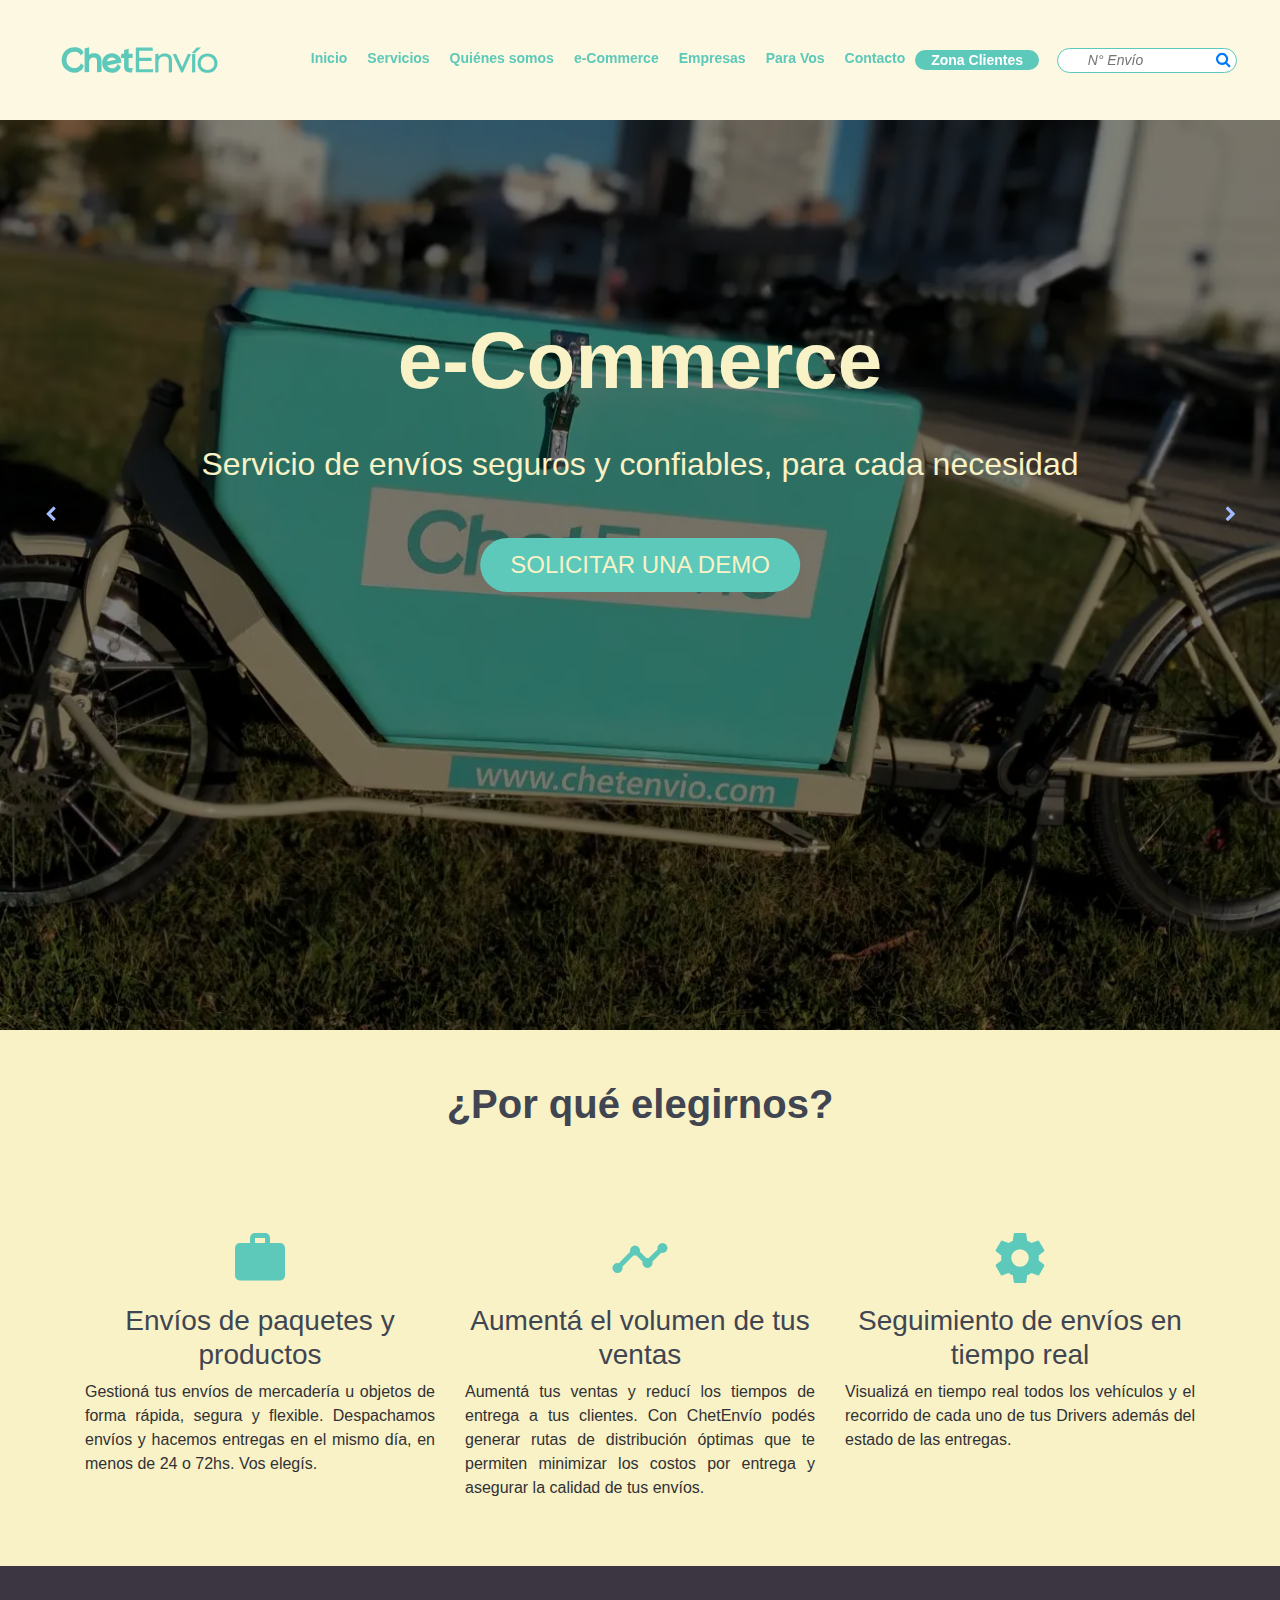
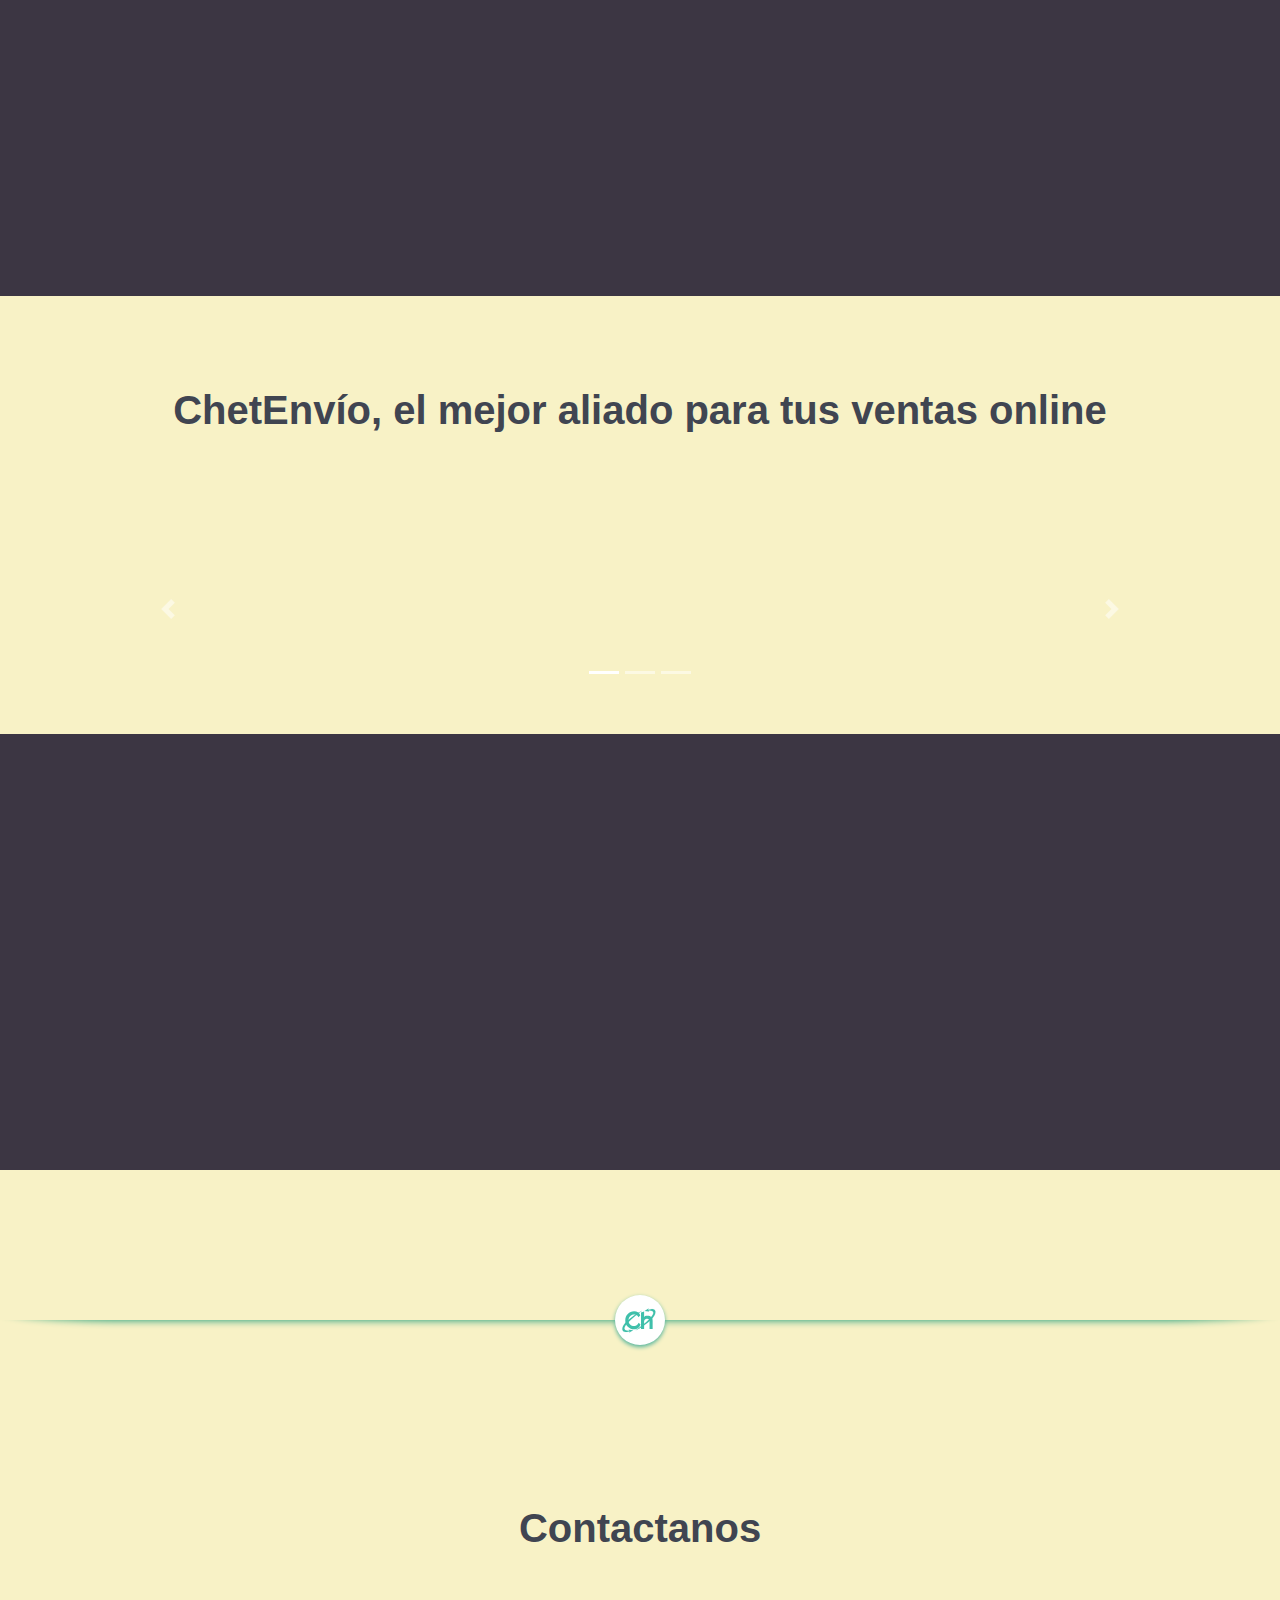
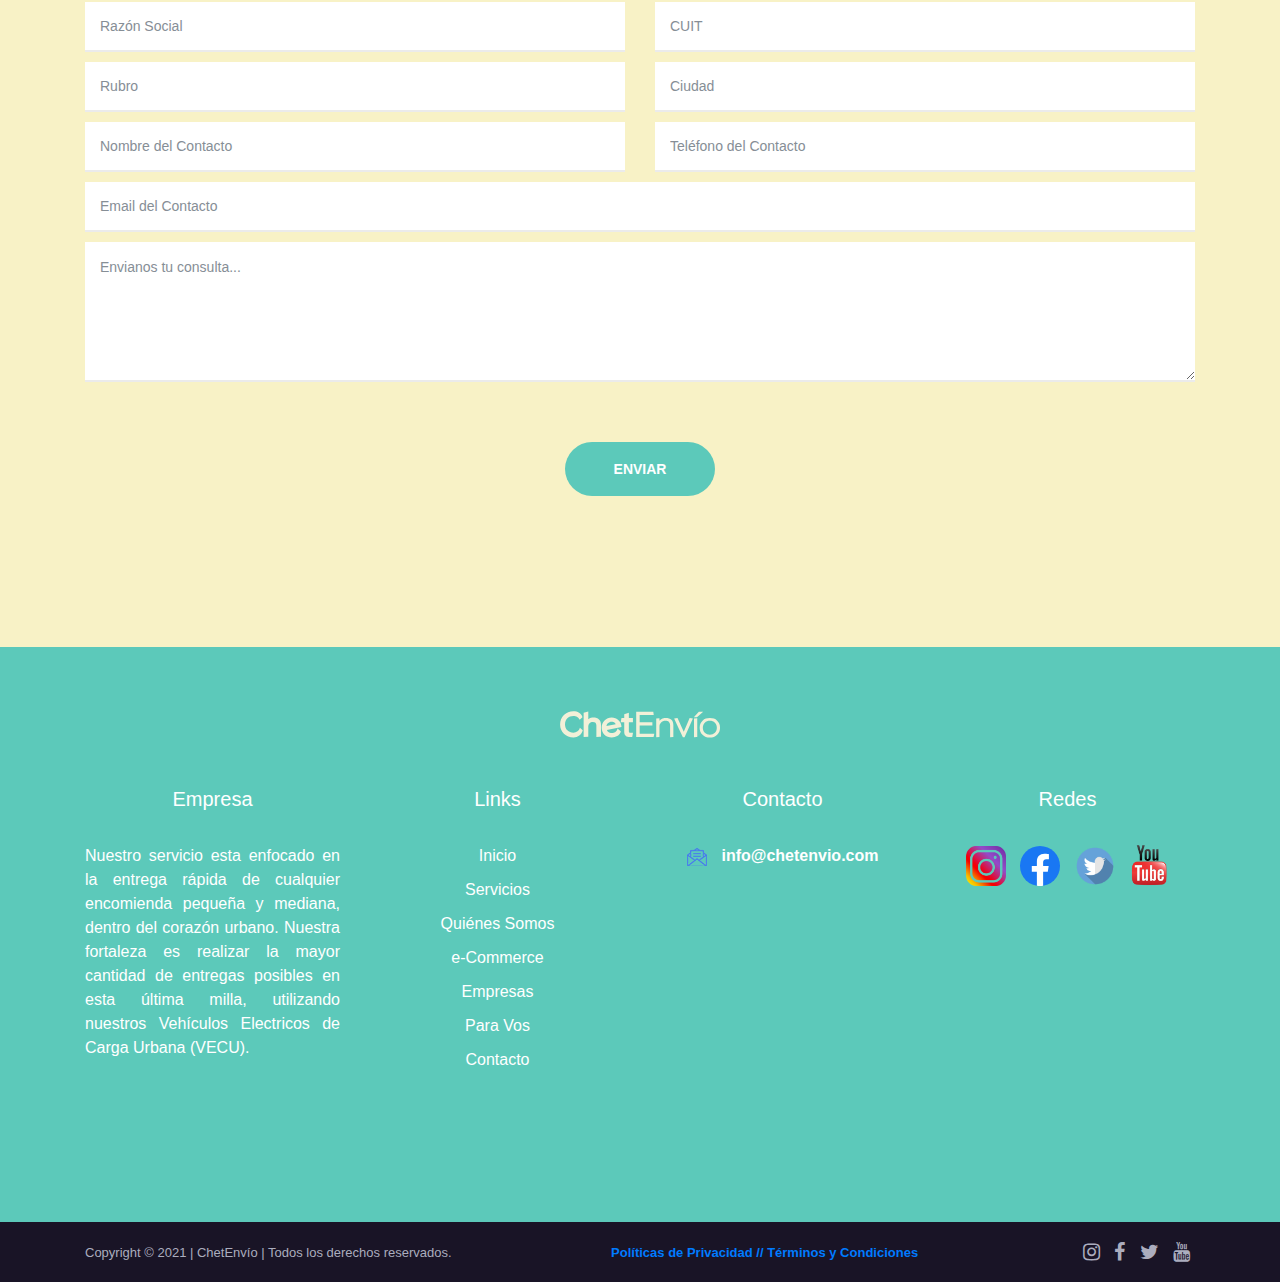
==== commit 306f702f: "Subo campo de segimiento" ====
--- a/e-commerce.html
+++ b/e-commerce.html
@@ -62,6 +62,15 @@
                                     <li class="nav-item"><a class="nav-link" href="#contacto">Contacto</a></li>
                                     <li class="nav-item"><a class="btn-core" target="_blank"
                                             href="https://core.chetenvio.com/">Zona Clientes</a></li>
+                                            <li>
+                                                <div class="subscribe-newsletter-content wow fadeIn" data-wow-delay="0.5s">
+                                                    <form action="#">
+                                                        <input id="nroSeguimiento" placeholder="N° Envío">
+                                                        <a id="btnSeguimiento" href="http://localhost:4200/seguimiento"
+                                                            class="buscar-btn"><i class="fa fa-search"></i></a>
+                                                    </form>
+                                                </div>
+                                            </li> 
                                 </ul>
                             </div>
                         </nav>
